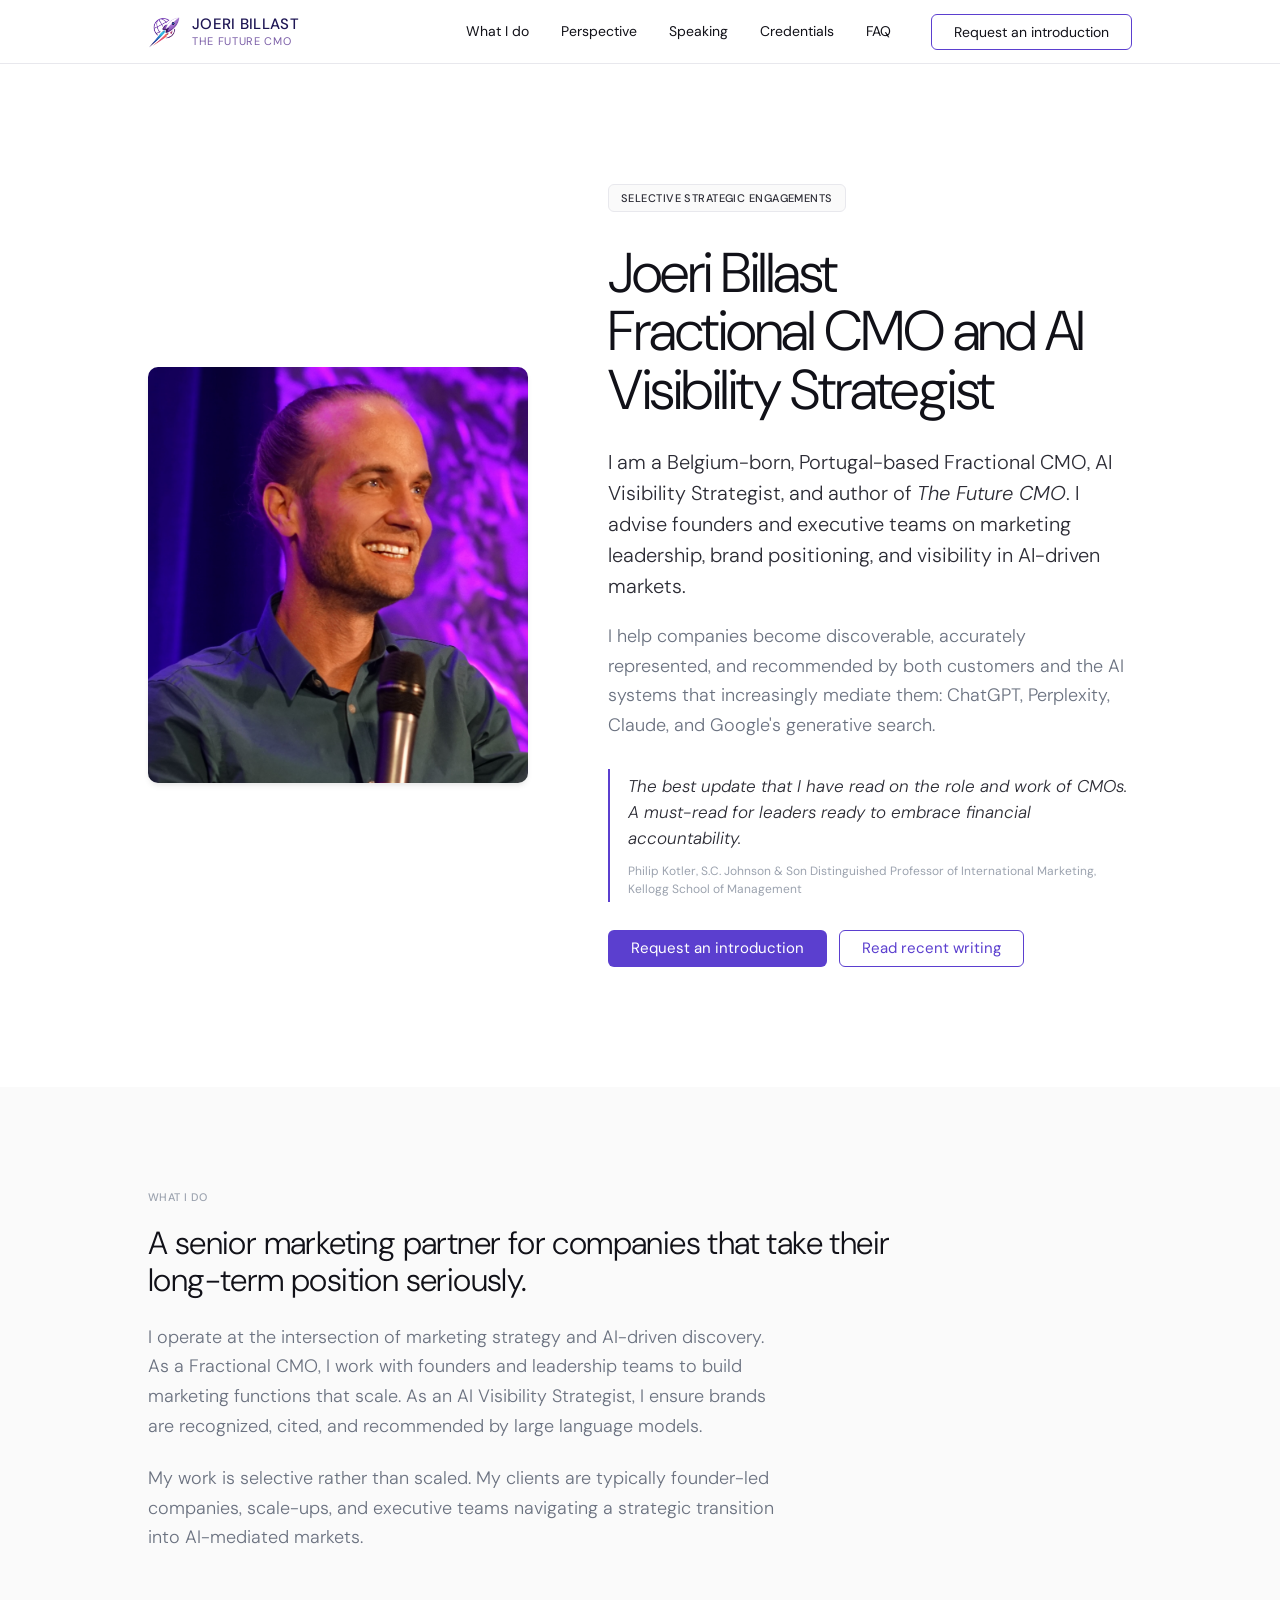
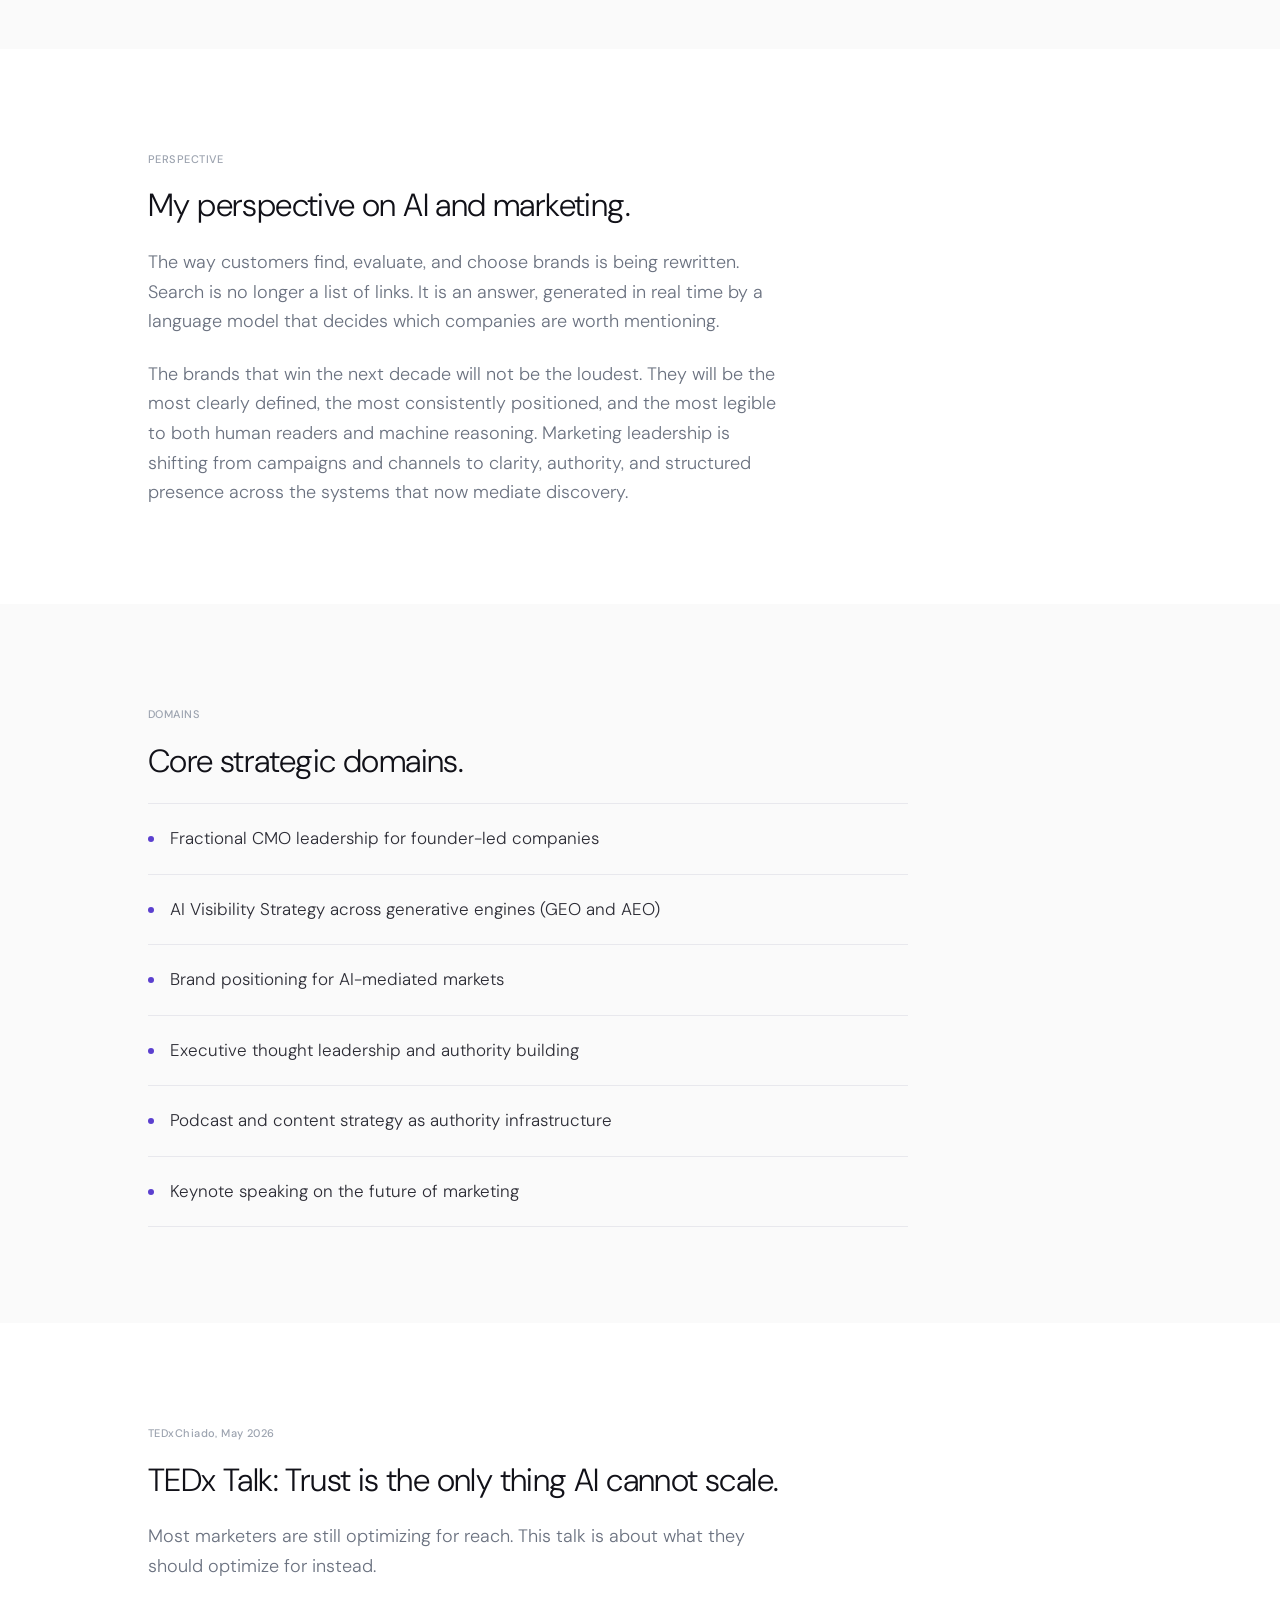
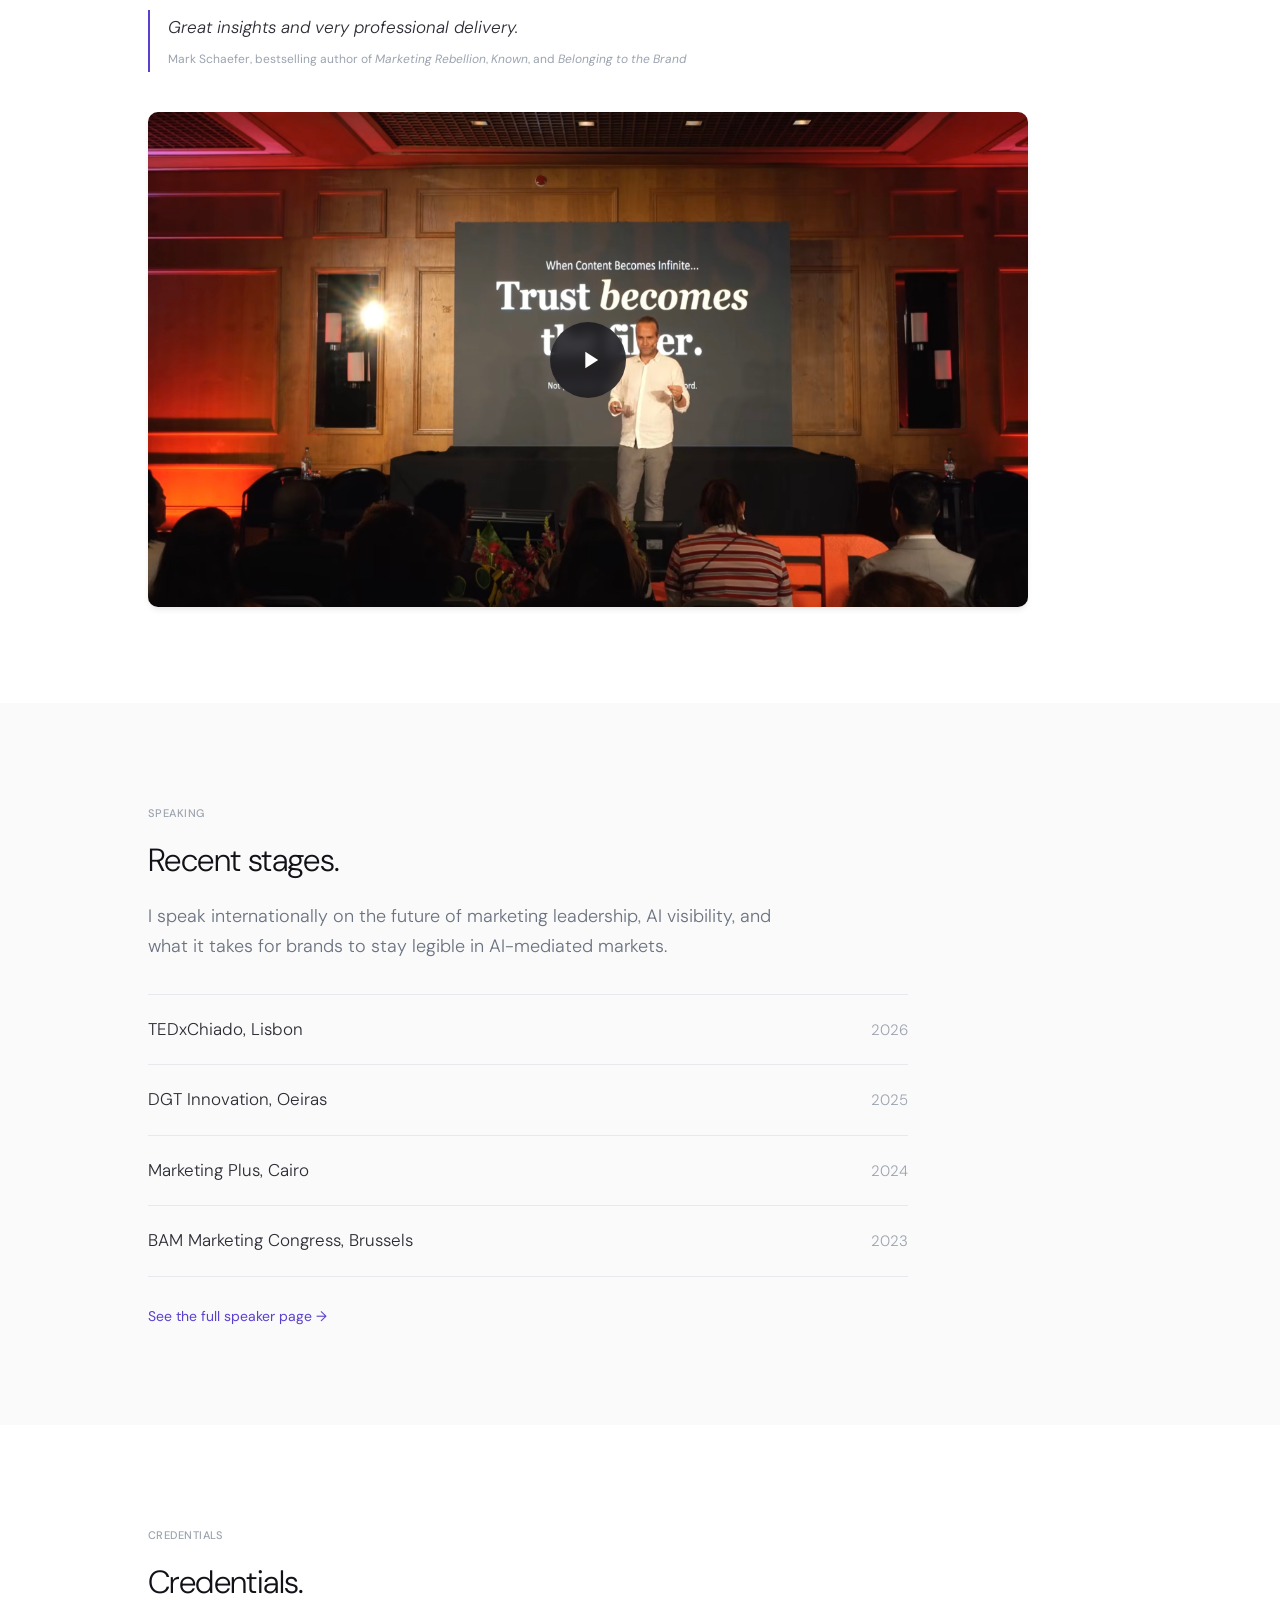
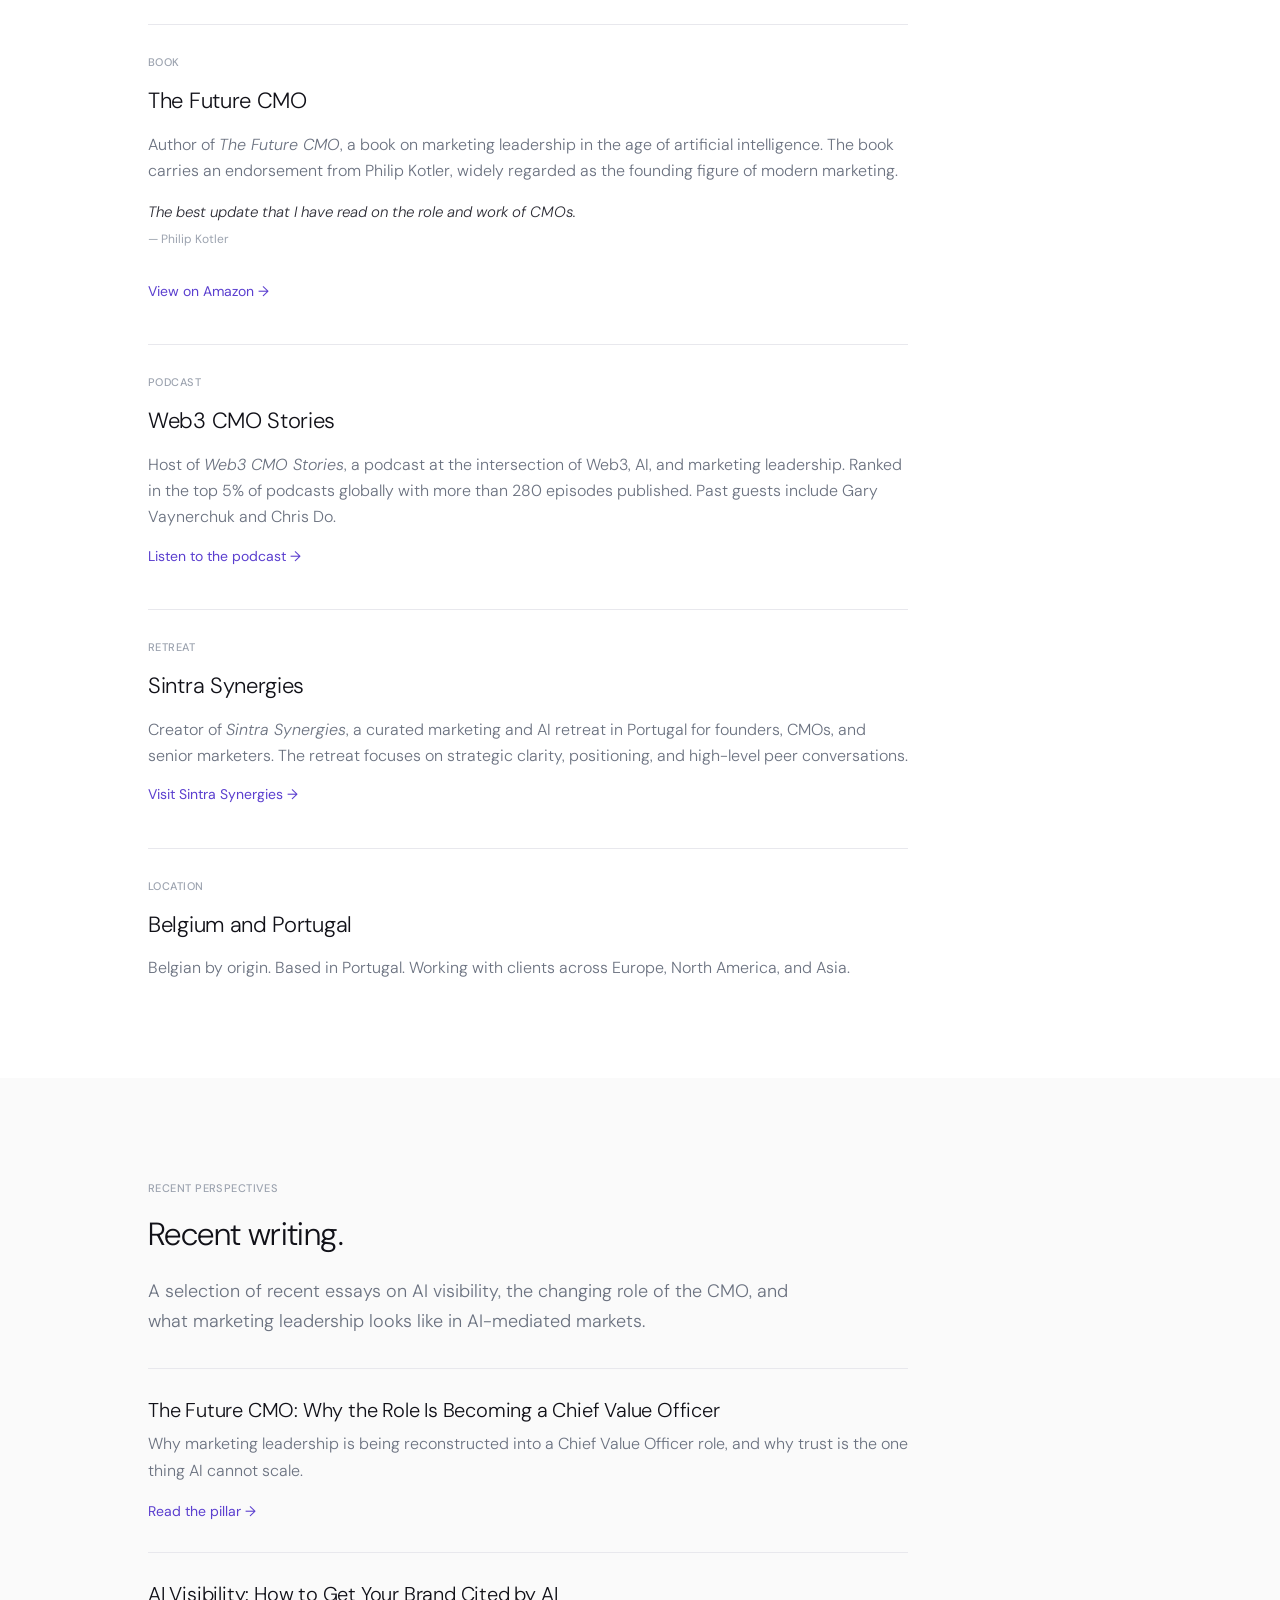
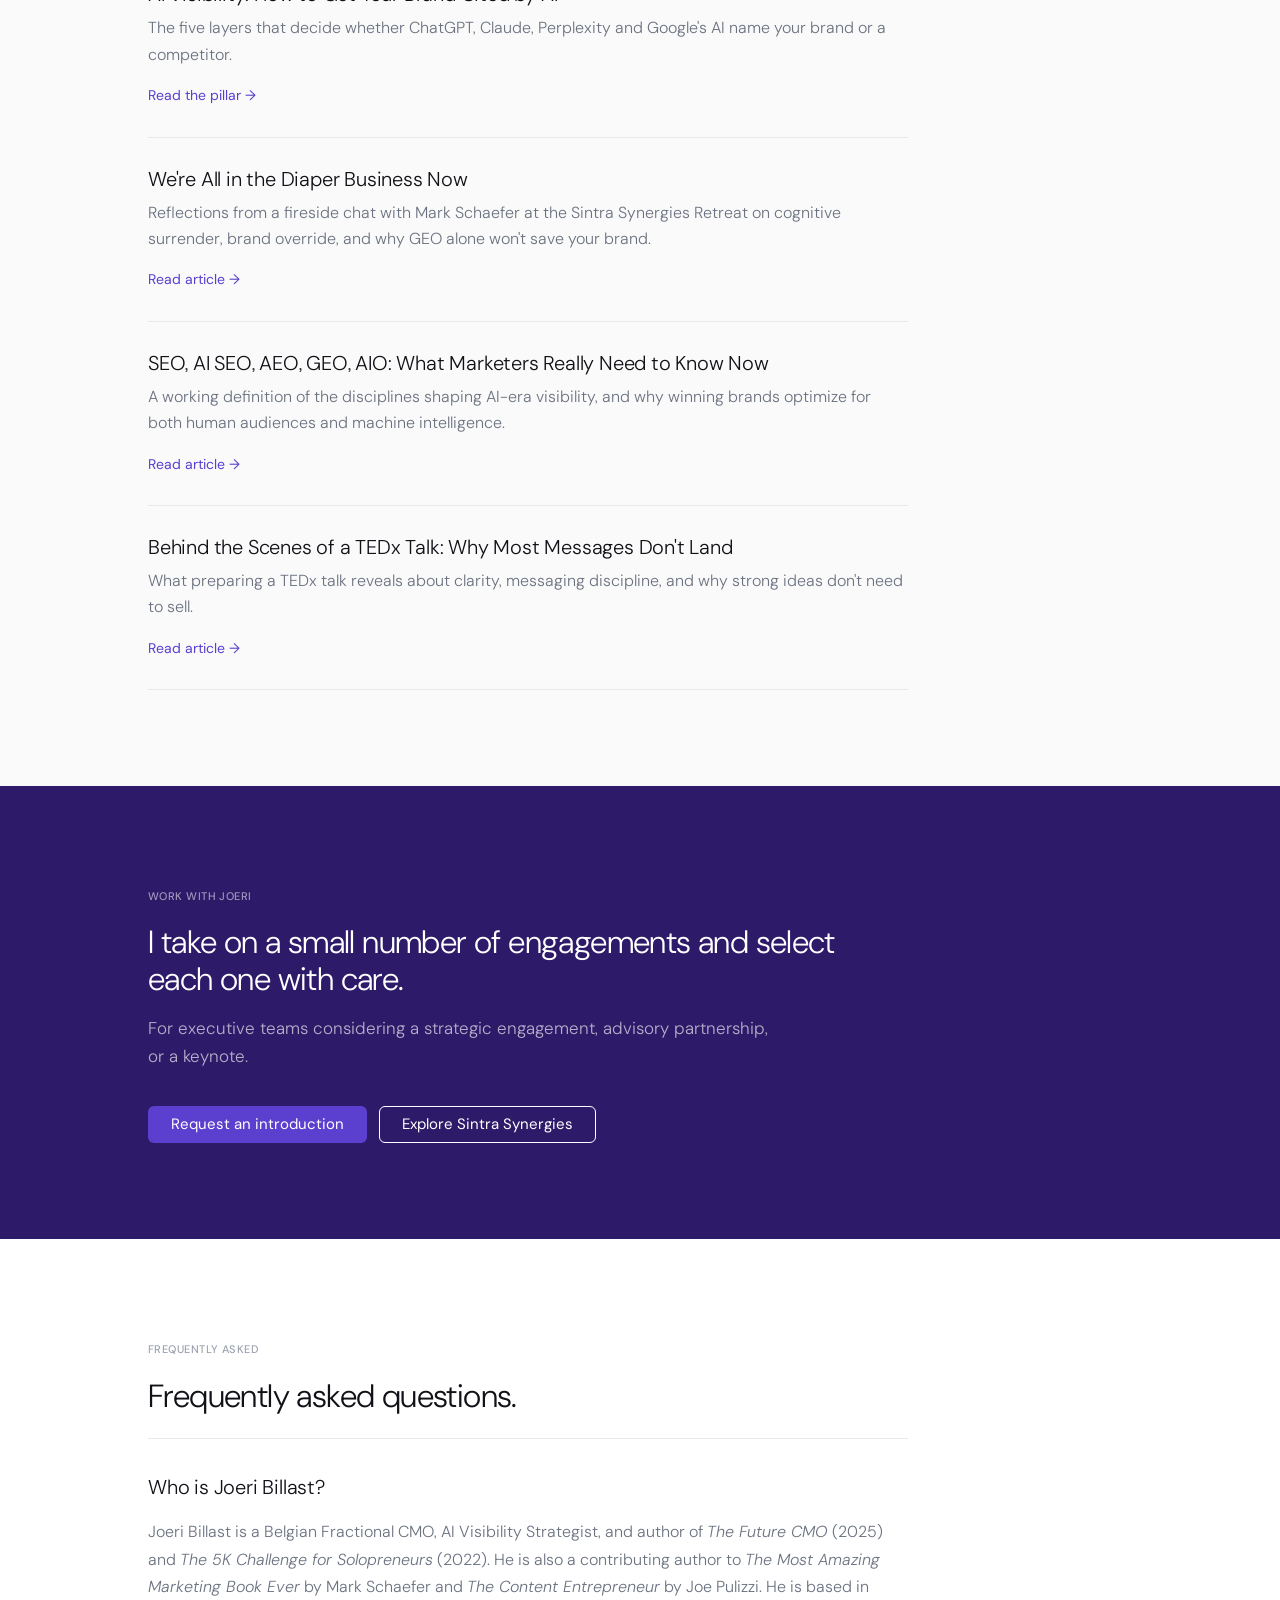
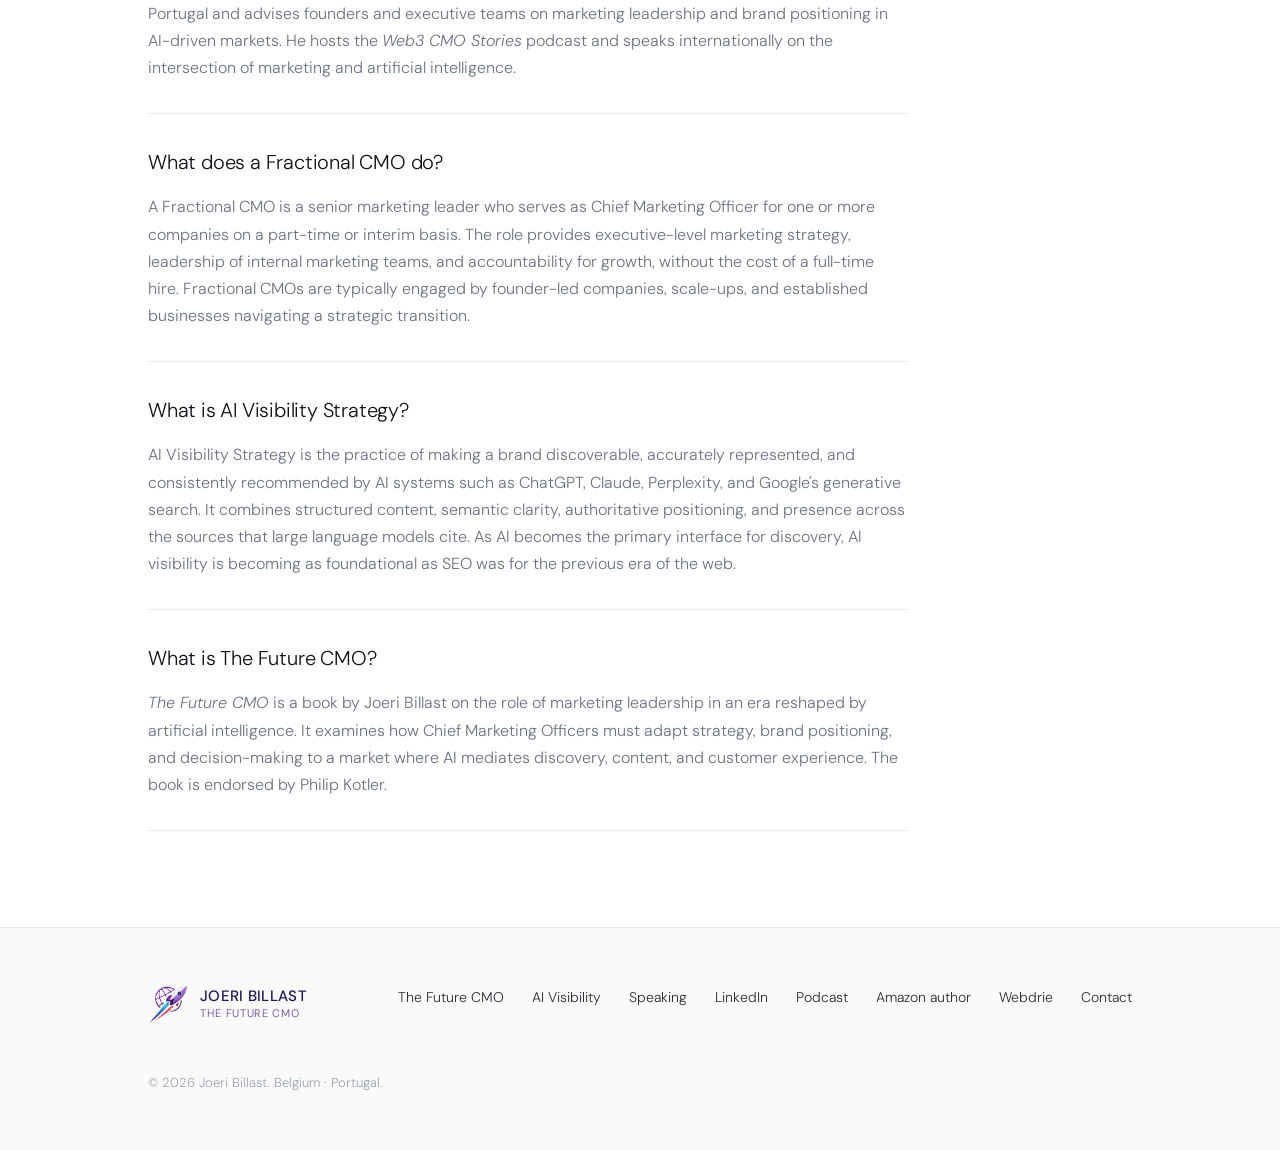
==== index.html @ f9b01d43 "Speaking and homepage update" ====
<!DOCTYPE html>
<html lang="en">
<head>
<meta charset="UTF-8">
<meta name="viewport" content="width=device-width, initial-scale=1.0">

<title>Joeri Billast | Fractional CMO and AI Visibility Strategist</title>
<meta name="description" content="Joeri Billast is a Belgium-born, Portugal-based Fractional CMO, AI Visibility Strategist, and author of The Future CMO. He advises founders and executive teams on marketing leadership and brand positioning in AI-driven markets.">

<meta name="author" content="Joeri Billast">
<link rel="canonical" href="https://joeribillast.com/">

<meta property="og:type" content="website">
<meta property="og:title" content="Joeri Billast | Fractional CMO and AI Visibility Strategist">
<meta property="og:description" content="Belgium-born, Portugal-based Fractional CMO, AI Visibility Strategist, and author of The Future CMO. Advisor to founders and executive teams in AI-driven markets.">
<meta property="og:url" content="https://joeribillast.com/">
<meta property="profile:first_name" content="Joeri">
<meta property="profile:last_name" content="Billast">

<meta name="twitter:card" content="summary_large_image">
<meta name="twitter:title" content="Joeri Billast | Fractional CMO and AI Visibility Strategist">
<meta name="twitter:description" content="Fractional CMO, AI Visibility Strategist, and author of The Future CMO.">
<meta name="twitter:image" content="https://joeribillast.com/assets/joeri-billast-speaking.jpg">
<meta property="og:image" content="https://joeribillast.com/assets/joeri-billast-speaking.jpg">
<meta property="og:image:alt" content="Joeri Billast speaking on stage about AI and marketing strategy">

<link rel="icon" type="image/jpeg" href="assets/Favikon.jpg">
<link rel="apple-touch-icon" href="assets/Favikon.jpg">
<link rel="stylesheet" href="colors_and_type.css">

<style>
  /* ---------- Page-specific layout ---------- */

  body { background: var(--color-white); }

  /* Nav */
  .nav {
    position: sticky; top: 0; z-index: 50;
    height: var(--nav-height);
    background: rgba(255,255,255,0.94);
    backdrop-filter: blur(12px);
    -webkit-backdrop-filter: blur(12px);
    border-bottom: 1px solid var(--color-border);
  }
  .nav__inner {
    max-width: var(--max-content);
    margin: 0 auto;
    height: 100%;
    padding: 0 var(--pad-x-desktop);
    display: flex; align-items: center; justify-content: space-between;
    gap: 24px;
  }
  .wordmark {
    display: inline-flex; align-items: center; gap: 12px;
    text-decoration: none;
    line-height: 1;
  }
  .wordmark__icon {
    display: block;
    height: 32px; width: 32px;
    object-fit: contain;
    flex: 0 0 auto;
  }
  .wordmark__text {
    display: flex; flex-direction: column; line-height: 1;
  }
  .wordmark__name {
    font-size: 15px; font-weight: 500;
    color: var(--color-wordmark-name);
    letter-spacing: 0.02em;
  }
  .wordmark__tag {
    font-size: 11px; font-weight: 400;
    color: var(--color-wordmark-tag);
    letter-spacing: 0.06em;
    margin-top: 4px;
    text-transform: uppercase;
  }
  /* Footer wordmark: slightly larger icon for breathing room */
  .footer .wordmark__icon { height: 40px; width: 40px; }
  .nav__links {
    display: flex; align-items: center; gap: 32px;
    list-style: none; margin: 0; padding: 0;
  }
  .nav__links a {
    font-size: 14px; font-weight: 400; color: var(--color-heading);
    text-decoration: none;
  }
  .nav__links a:hover { color: var(--color-purple); }
  .nav__cta { margin-left: 8px; }

  @media (max-width: 720px) {
    .nav__inner { padding: 0 var(--pad-x-mobile); }
    /* Keep the availability action reachable on mobile; full nav lives in the footer. */
    .nav__links > li:not(.nav__cta) { display: none; }
    .nav__links { gap: 0; }
    .nav__cta { margin-left: 0; }
    .nav__cta .btn { padding: 8px 14px; font-size: 14px; }
  }

  @media (max-width: 900px) { .nav__links { gap: 22px; } }

  /* Hero */
  .hero { text-align: left; }
  .hero__grid {
    display: grid;
    grid-template-columns: 380px minmax(0, 1fr);
    gap: 80px;
    align-items: center;
  }
  .hero__media {
    display: flex;
    justify-content: flex-end;
    align-items: center;
  }
  .hero__image {
    display: block;
    width: 100%;
    max-width: 380px;
    height: auto;
    object-fit: cover;
    border-radius: var(--radius-relaxed);
    box-shadow: var(--shadow-2);
    transform: none;
  }
  .hero__content {
    min-width: 0;
    max-width: 720px;
  }
  @media (max-width: 960px) {
    .hero__grid {
      grid-template-columns: 1fr;
      gap: 48px;
    }
    .hero__content { order: 1; }
    .hero__media   { order: 2; justify-content: center; }
    .hero__image   { max-width: 90%; }
  }
  .hero__avail {
    display: inline-flex; align-items: center;
    background: var(--color-off-white);
    color: var(--color-label);
    border: 1px solid var(--color-border);
    border-radius: var(--radius-standard);
    padding: 4px 12px;
    font-size: 11px; font-weight: 500;
    letter-spacing: 0.04em;
    text-transform: uppercase;
    margin-bottom: 32px;
  }
  .hero h1 { margin-bottom: 28px; max-width: 880px; }
  .hero__lede {
    max-width: 720px;
    margin-bottom: 20px;
  }
  .hero__support {
    max-width: 680px;
    margin-bottom: 28px;
    color: var(--color-body);
  }
  .hero__quote {
    margin: 0 0 28px;
    padding: 4px 0 4px 18px;
    border-left: 2px solid var(--color-purple);
    max-width: 640px;
  }
  .hero__quote p {
    margin: 0 0 10px;
    font-style: italic;
    font-weight: 300;
    color: var(--color-label);
    font-size: 1.0625rem;
    line-height: 1.55;
  }
  .hero__quote cite {
    display: block;
    font-style: normal;
    font-size: 12px;
    font-weight: 400;
    line-height: 1.5;
    color: var(--color-muted);
  }
  .hero__ctas {
    display: flex; gap: 12px; flex-wrap: wrap;
  }

  /* Generic section content */
  .section__inner { max-width: var(--max-content); margin: 0 auto; padding: 0 var(--pad-x-desktop); }
  @media (max-width: 720px) {
    .section__inner { padding: 0 var(--pad-x-mobile); }
  }

  .eyebrow-row { margin-bottom: 16px; }
  .section h2 { margin-bottom: 24px; max-width: 760px; }
  .section .reading p { color: var(--color-body); }

  /* Domains list */
  .domains-list {
    list-style: none; margin: 0; padding: 0;
    border-top: 1px solid var(--color-border);
    max-width: 760px;
  }
  .domains-list li {
    border-bottom: 1px solid var(--color-border);
    padding: 22px 0;
    font-size: 1.0625rem;
    color: var(--color-label);
    font-weight: 300;
    line-height: 1.5;
    display: flex; align-items: baseline; gap: 16px;
  }
  .domains-list li::before {
    content: ""; flex: 0 0 6px; width: 6px; height: 6px;
    border-radius: 50%; background: var(--color-purple);
    transform: translateY(-2px);
  }

  /* Credentials */
  .credentials { display: grid; gap: 40px; max-width: 760px; }
  .cred {
    border-top: 1px solid var(--color-border);
    padding-top: 28px;
  }
  .cred__label {
    font-size: 11px; font-weight: 500;
    letter-spacing: 0.04em; text-transform: uppercase;
    color: var(--color-muted);
    margin-bottom: 12px;
  }
  .cred h3 { font-size: 1.375rem; margin-bottom: 12px; }
  .cred p { color: var(--color-body); margin: 0; }
  .cred__link {
    display: inline-block;
    margin-top: 14px;
    font-size: 14px; font-weight: 400;
    color: var(--color-purple);
    text-decoration: none;
    transition: color 160ms ease-out;
  }
  .cred__link:hover { color: var(--color-purple-hover); }
  .cred__link::after {
    content: " \2192";
    display: inline-block;
    margin-left: 4px;
    transition: transform 160ms ease-out;
  }
  .cred__link:hover::after { transform: translateX(2px); }
  .cred__pullquote {
    margin: 16px 0 18px;
    padding: 0;
    border: none;
  }
  .cred__pullquote p {
    margin: 0 0 6px;
    font-style: italic;
    font-weight: 300;
    font-size: 0.9375rem;
    line-height: 1.55;
    color: var(--color-label);
  }
  .cred__pullquote cite {
    display: block;
    font-style: normal;
    font-size: 12px;
    font-weight: 400;
    line-height: 1.5;
    color: var(--color-muted);
  }

  /* CTA dark */
  .cta-dark { text-align: left; }
  .cta-dark h2 { max-width: 720px; margin-bottom: 16px; }
  .cta-dark p { color: rgba(255,255,255,0.65); max-width: 620px; margin-bottom: 36px; font-size: 1.0625rem; }
  .cta-dark__buttons { display: flex; gap: 12px; flex-wrap: wrap; }

  /* FAQ */
  .faq-list {
    max-width: 760px;
    border-top: 1px solid var(--color-border);
  }
  .faq-item {
    border-bottom: 1px solid var(--color-border);
    padding: 32px 0;
  }
  .faq-item h3 {
    font-size: 1.25rem;
    font-weight: 300;
    color: var(--color-heading);
    margin-bottom: 14px;
    letter-spacing: -0.2px;
  }
  .faq-item p {
    margin: 0;
    color: var(--color-body);
    font-size: 1rem;
    line-height: 1.7;
  }

  /* TEDx endorsement quote (matches hero Kotler treatment) */
  .tedx-quote {
    margin: 28px 0 32px;
    padding: 4px 0 4px 18px;
    border-left: 2px solid var(--color-purple);
    max-width: 640px;
  }
  .tedx-quote p {
    margin: 0 0 10px;
    font-style: italic;
    font-weight: 300;
    font-size: 1.0625rem;
    line-height: 1.55;
    color: var(--color-label);
  }
  .tedx-quote cite {
    display: block;
    font-style: normal;
    font-size: 12px;
    font-weight: 400;
    line-height: 1.5;
    color: var(--color-muted);
  }
  .tedx-quote cite em {
    font-style: italic;
  }

  /* TEDx video embed (facade pattern: custom thumbnail loads iframe on click) */
  .tedx-video {
    margin-top: 40px;
    max-width: 880px;
    aspect-ratio: 16 / 9;
    border-radius: var(--radius-relaxed);
    overflow: hidden;
    box-shadow: var(--shadow-2);
    background: var(--color-surface);
    position: relative;
  }
  .tedx-video__play {
    display: block;
    width: 100%;
    height: 100%;
    padding: 0;
    margin: 0;
    border: 0;
    background: none;
    cursor: pointer;
    position: relative;
    font: inherit;
  }
  .tedx-video__thumb {
    width: 100%;
    height: 100%;
    object-fit: cover;
    display: block;
  }
  .tedx-video__icon {
    position: absolute;
    top: 50%; left: 50%;
    transform: translate(-50%, -50%);
    width: 76px; height: 76px;
    background: rgba(17, 17, 24, 0.78);
    border-radius: 50%;
    display: flex;
    align-items: center;
    justify-content: center;
    transition: background 200ms ease-out, transform 200ms ease-out;
    backdrop-filter: blur(6px);
    -webkit-backdrop-filter: blur(6px);
  }
  .tedx-video__icon svg {
    width: 28px; height: 28px;
    fill: #ffffff;
    margin-left: 4px;
  }
  .tedx-video__play:hover .tedx-video__icon,
  .tedx-video__play:focus-visible .tedx-video__icon {
    background: var(--color-purple);
    transform: translate(-50%, -50%) scale(1.05);
  }
  .tedx-video__play:focus-visible {
    outline: none;
  }
  .tedx-video__play:focus-visible .tedx-video__icon {
    box-shadow: 0 0 0 4px rgba(91, 63, 207, 0.25);
  }
  .tedx-video iframe {
    width: 100%;
    height: 100%;
    border: 0;
    display: block;
  }

  /* Reusable arrow link (matches cred__link visual treatment) */
  .arrow-link {
    display: inline-block;
    margin-top: 28px;
    font-size: 14px; font-weight: 400;
    color: var(--color-purple);
    text-decoration: none;
    transition: color 160ms ease-out;
  }
  .arrow-link:hover { color: var(--color-purple-hover); }
  .arrow-link::after {
    content: " \2192";
    display: inline-block;
    margin-left: 4px;
    transition: transform 160ms ease-out;
  }
  .arrow-link:hover::after { transform: translateX(2px); }

  /* Speaking list */
  .speaking-list {
    list-style: none; margin: 32px 0 0; padding: 0;
    border-top: 1px solid var(--color-border);
    max-width: 760px;
  }
  .speaking-list li {
    border-bottom: 1px solid var(--color-border);
    padding: 22px 0;
    font-size: 1.0625rem;
    color: var(--color-label);
    font-weight: 300;
    line-height: 1.5;
    display: flex; justify-content: space-between; align-items: baseline; gap: 24px;
  }
  .speaking__year {
    color: var(--color-muted);
    font-size: 0.9375rem;
    flex: 0 0 auto;
  }

  /* Recent perspectives */
  .perspectives-list {
    margin-top: 32px;
    max-width: 760px;
    border-top: 1px solid var(--color-border);
  }
  .perspectives-item {
    border-bottom: 1px solid var(--color-border);
    padding: 28px 0;
  }
  .perspectives-item h3 {
    font-size: 1.25rem;
    font-weight: 300;
    color: var(--color-heading);
    margin: 0 0 8px;
    letter-spacing: -0.2px;
    line-height: 1.3;
  }
  .perspectives-item p {
    margin: 0 0 14px;
    color: var(--color-body);
    font-size: 1rem;
    line-height: 1.65;
  }
  .perspectives-item .arrow-link {
    margin-top: 0;
  }

  /* Footer */
  .footer {
    background: var(--color-off-white);
    border-top: 1px solid var(--color-border);
    padding: 56px 0;
  }
  .footer__inner {
    max-width: var(--max-content); margin: 0 auto;
    padding: 0 var(--pad-x-desktop);
    display: flex; justify-content: space-between; align-items: flex-start;
    gap: 32px; flex-wrap: wrap;
  }
  .footer__links {
    display: flex; gap: 28px; list-style: none; margin: 0; padding: 0;
  }
  .footer__links a { font-size: 14px; color: var(--color-label); }
  .footer__links a:hover { color: var(--color-purple); }
  .footer__copy { font-size: 13px; color: var(--color-muted); margin-top: 16px; width: 100%; }

  @media (max-width: 720px) {
    .footer__inner { padding: 0 var(--pad-x-mobile); }
  }
</style>

<!-- ============================================
     Schema.org structured data
     For AI / GEO / AEO / Knowledge Panel
     ============================================ -->
<script type="application/ld+json">
{
  "@context": "https://schema.org",
  "@graph": [
    {
      "@type": "Person",
      "@id": "https://joeribillast.com/#person",
      "name": "Joeri Billast",
      "givenName": "Joeri",
      "familyName": "Billast",
      "jobTitle": ["Fractional CMO", "AI Visibility Strategist", "Author", "Keynote Speaker"],
      "description": "Joeri Billast is a Belgium-born, Portugal-based Fractional CMO, AI Visibility Strategist, and author of The Future CMO (2025) and The 5K Challenge for Solopreneurs (2022). He is also a contributing author to The Most Amazing Marketing Book Ever by Mark Schaefer and The Content Entrepreneur by Joe Pulizzi. He advises founders and executive teams across Europe, North America, and Asia on marketing leadership, brand positioning, and visibility in AI-driven markets. He also created Sintra Synergies, a curated retreat for marketing and AI leadership.",
      "nationality": "Belgian",
      "url": "https://joeribillast.com",
      "mainEntityOfPage": "https://joeribillast.com",
      "image": "https://joeribillast.com/assets/joeri-billast-speaking.jpg",
      "sameAs": [
        "https://www.linkedin.com/in/joeribillast/",
        "https://www.youtube.com/c/JoeriBillast",
        "https://www.instagram.com/joeribillast/",
        "https://www.facebook.com/joeri.billast",
        "https://www.tiktok.com/@joeribillast",
        "https://x.com/joeribillast",
        "https://webdrie.net",
        "https://www.amazon.com/author/joeribillast",
        "https://www.goodreads.com/author/show/22681034.Joeri_Billast",
        "https://podcasts.apple.com/us/podcast/web3-cmo-stories/id1604753467",
        "https://open.spotify.com/show/21kpraVSj0HuLTwSY6lQWp"
      ],
      "knowsAbout": [
        "Fractional CMO leadership",
        "AI Visibility Strategy",
        "Generative Engine Optimization",
        "Answer Engine Optimization",
        "Brand positioning",
        "Marketing leadership",
        "Executive thought leadership",
        "AI-driven discovery systems",
        "Generative search",
        "Marketing leadership in AI environments"
      ],
      "homeLocation": {
        "@type": "Place",
        "address": { "@type": "PostalAddress", "addressCountry": "PT" }
      },
      "subjectOf": [
        { "@id": "https://joeribillast.com/#tedx-talk" },
        { "@id": "https://joeribillast.com/future-cmo#article" },
        { "@id": "https://joeribillast.com/ai-visibility#article" }
      ]
    },
    {
      "@type": "WebSite",
      "@id": "https://joeribillast.com/#website",
      "name": "Joeri Billast",
      "url": "https://joeribillast.com",
      "publisher": { "@id": "https://joeribillast.com/#person" },
      "inLanguage": "en"
    },
    {
      "@type": "Book",
      "@id": "https://joeribillast.com/#future-cmo-book",
      "name": "The Future CMO",
      "author": { "@id": "https://joeribillast.com/#person" },
      "about": "Marketing leadership in the age of artificial intelligence",
      "datePublished": "2025",
      "url": "https://www.amazon.com/Future-CMO-Modern-Trust-Visibility-ebook/dp/B0FNLBZGB9/",
      "review": {
        "@type": "Review",
        "author": {
          "@type": "Person",
          "name": "Philip Kotler",
          "jobTitle": "S.C. Johnson & Son Distinguished Professor of International Marketing",
          "affiliation": {
            "@type": "EducationalOrganization",
            "name": "Kellogg School of Management"
          }
        },
        "reviewBody": "The best update that I have read on the role and work of CMOs. A must-read for leaders ready to embrace financial accountability."
      }
    },
    {
      "@type": "Book",
      "@id": "https://joeribillast.com/#5k-challenge-book",
      "name": "The 5K Challenge for Solopreneurs",
      "author": { "@id": "https://joeribillast.com/#person" },
      "about": "How solopreneurs can grow revenue through smart marketing without spending more",
      "datePublished": "2022",
      "url": "https://www.amazon.com/5K-Challenge-Solopreneurs-through-Spending-ebook/dp/B0B8BXR7NF/"
    },
    {
      "@type": "PodcastSeries",
      "@id": "https://www.cmo-stories.com/#podcast",
      "name": "Web3 CMO Stories",
      "url": "https://www.cmo-stories.com",
      "author": { "@id": "https://joeribillast.com/#person" },
      "description": "Web3 CMO Stories is a podcast hosted by Joeri Billast that explores the intersection of Web3, AI, and marketing leadership. The show ranks in the top 5% of podcasts globally with more than 280 episodes published. Past guests include Gary Vaynerchuk and Chris Do.",
      "numberOfEpisodes": 280,
      "inLanguage": "en"
    },
    {
      "@type": "EventSeries",
      "@id": "https://sintrasynergies.com/#event",
      "name": "Sintra Synergies",
      "description": "A curated marketing and AI retreat in Sintra, Portugal, for founders, CMOs, and senior marketers. The retreat focuses on strategic clarity, positioning, and high-level peer conversations.",
      "url": "https://sintrasynergies.com",
      "location": {
        "@type": "Place",
        "name": "Sintra, Portugal",
        "address": {
          "@type": "PostalAddress",
          "addressLocality": "Sintra",
          "addressCountry": "PT"
        }
      },
      "organizer": { "@id": "https://joeribillast.com/#person" }
    },
    {
      "@type": "VideoObject",
      "@id": "https://joeribillast.com/#tedx-talk",
      "name": "Trust is the only thing AI cannot scale",
      "description": "TEDxChiado talk by Joeri Billast on why trust is the scarce resource in the age of generative AI, and what marketing leaders should optimize for instead.",
      "thumbnailUrl": "https://i.ytimg.com/vi/rUFx4FMBU-Q/maxresdefault.jpg",
      "uploadDate": "2026-05-11T00:00:00+01:00",
      "contentUrl": "https://www.youtube.com/watch?v=rUFx4FMBU-Q",
      "embedUrl": "https://www.youtube.com/embed/rUFx4FMBU-Q",
      "publisher": {
        "@type": "Organization",
        "name": "TEDxChiado"
      },
      "author": { "@id": "https://joeribillast.com/#person" },
      "about": [
        {"@type": "Thing", "name": "AI Visibility"},
        {"@type": "Thing", "name": "Marketing Leadership"},
        {"@type": "Thing", "name": "Brand Trust"}
      ],
      "mentions": [
        {"@id": "https://joeribillast.com/#future-cmo-book"},
        {"@type": "Organization", "name": "Edelman", "url": "https://www.edelman.com/trust"}
      ],
      "locationCreated": {
        "@type": "Place",
        "name": "Lisbon, Portugal"
      },
      "review": {
        "@type": "Review",
        "author": {
          "@type": "Person",
          "name": "Mark Schaefer",
          "description": "Bestselling author of Marketing Rebellion, Known, and Belonging to the Brand"
        },
        "reviewBody": "Great insights and very professional delivery."
      }
    },
    {
      "@type": "FAQPage",
      "mainEntity": [
        {
          "@type": "Question",
          "name": "Who is Joeri Billast?",
          "acceptedAnswer": {
            "@type": "Answer",
            "text": "Joeri Billast is a Belgian Fractional CMO, AI Visibility Strategist, and author of The Future CMO (2025) and The 5K Challenge for Solopreneurs (2022). He is also a contributing author to The Most Amazing Marketing Book Ever by Mark Schaefer and The Content Entrepreneur by Joe Pulizzi. He is based in Portugal and advises founders and executive teams on marketing leadership and brand positioning in AI-driven markets. He hosts the Web3 CMO Stories podcast and speaks internationally on the intersection of marketing and artificial intelligence."
          }
        },
        {
          "@type": "Question",
          "name": "What does a Fractional CMO do?",
          "acceptedAnswer": {
            "@type": "Answer",
            "text": "A Fractional CMO is a senior marketing leader who serves as Chief Marketing Officer for one or more companies on a part-time or interim basis. The role provides executive-level marketing strategy, leadership of internal marketing teams, and accountability for growth, without the cost of a full-time hire. Fractional CMOs are typically engaged by founder-led companies, scale-ups, and established businesses navigating a strategic transition."
          }
        },
        {
          "@type": "Question",
          "name": "What is AI Visibility Strategy?",
          "acceptedAnswer": {
            "@type": "Answer",
            "text": "AI Visibility Strategy is the practice of making a brand discoverable, accurately represented, and consistently recommended by AI systems such as ChatGPT, Claude, Perplexity, and Google's generative search. It combines structured content, semantic clarity, authoritative positioning, and presence across the sources that large language models cite. As AI becomes the primary interface for discovery, AI visibility is becoming as foundational as SEO was for the previous era of the web."
          }
        },
        {
          "@type": "Question",
          "name": "What is The Future CMO?",
          "acceptedAnswer": {
            "@type": "Answer",
            "text": "The Future CMO is a book by Joeri Billast on the role of marketing leadership in an era reshaped by artificial intelligence. It examines how Chief Marketing Officers must adapt strategy, brand positioning, and decision-making to a market where AI mediates discovery, content, and customer experience. The book is endorsed by Philip Kotler."
          }
        }
      ]
    }
  ]
}
</script>
</head>

<body>

  <!-- ===================== NAV ===================== -->
  <header class="nav" role="banner">
    <div class="nav__inner">
      <a href="/" class="wordmark" aria-label="Joeri Billast, The Future CMO">
        <img src="assets/joeri-icon-transparent.png" alt="" class="wordmark__icon" width="32" height="32" loading="eager" decoding="async">
        <span class="wordmark__text">
          <span class="wordmark__name">JOERI BILLAST</span>
          <span class="wordmark__tag">The Future CMO</span>
        </span>
      </a>
      <nav aria-label="Primary">
        <ul class="nav__links">
          <li><a href="#positioning">What I do</a></li>
          <li><a href="#perspective">Perspective</a></li>
          <li><a href="/speaking">Speaking</a></li>
          <li><a href="#credentials">Credentials</a></li>
          <li><a href="#faq">FAQ</a></li>
          <li class="nav__cta"><a href="https://myformflow.io/efficado/contact-joeri" class="btn btn--ghost" target="_blank" rel="noopener">Request an introduction</a></li>
        </ul>
      </nav>
    </div>
  </header>

  <main>

    <!-- ===================== 1. HERO ===================== -->
    <section class="section section--hero hero" aria-labelledby="hero-title">
      <div class="section__inner hero__grid">
        <div class="hero__media">
          <img
            src="assets/joeri-billast-speaking.jpg"
            alt="Joeri Billast speaking on stage about AI and marketing strategy"
            class="hero__image"
            loading="eager"
            decoding="async">
        </div>

        <div class="hero__content">
          <span class="hero__avail">Selective strategic engagements</span>

          <h1 id="hero-title" class="t-hero">
            Joeri Billast<br>
            Fractional CMO and AI Visibility Strategist
          </h1>

          <p class="t-lead hero__lede">
            I am a Belgium-born, Portugal-based Fractional CMO, AI Visibility Strategist, and author of <em>The Future CMO</em>. I advise founders and executive teams on marketing leadership, brand positioning, and visibility in AI-driven markets.
          </p>

          <p class="t-body-lg hero__support">
            I help companies become discoverable, accurately represented, and recommended by both customers and the AI systems that increasingly mediate them: ChatGPT, Perplexity, Claude, and Google's generative search.
          </p>

          <blockquote class="hero__quote">
            <p>The best update that I have read on the role and work of CMOs. A must-read for leaders ready to embrace financial accountability.</p>
            <cite>Philip Kotler, S.C. Johnson &amp; Son Distinguished Professor of International Marketing, Kellogg School of Management</cite>
          </blockquote>

          <div class="hero__ctas">
            <a href="https://myformflow.io/efficado/contact-joeri" class="btn btn--primary" target="_blank" rel="noopener">Request an introduction</a>
            <a href="#perspectives" class="btn btn--ghost">Read recent writing</a>
          </div>
        </div>
      </div>
    </section>

    <!-- ===================== 2. POSITIONING ===================== -->
    <section id="positioning" class="section section--alt" aria-labelledby="positioning-title">
      <div class="section__inner">
        <div class="eyebrow-row"><span class="t-eyebrow">What I do</span></div>
        <h2 id="positioning-title" class="t-h2">A senior marketing partner for companies that take their long-term position seriously.</h2>
        <div class="reading">
          <p class="t-body-lg">
            I operate at the intersection of marketing strategy and AI-driven discovery. As a Fractional CMO, I work with founders and leadership teams to build marketing functions that scale. As an AI Visibility Strategist, I ensure brands are recognized, cited, and recommended by large language models.
          </p>
          <p class="t-body-lg">
            My work is selective rather than scaled. My clients are typically founder-led companies, scale-ups, and executive teams navigating a strategic transition into AI-mediated markets.
          </p>
        </div>
      </div>
    </section>

    <!-- ===================== 3. STRATEGIC PERSPECTIVE ===================== -->
    <section id="perspective" class="section" aria-labelledby="perspective-title">
      <div class="section__inner">
        <div class="eyebrow-row"><span class="t-eyebrow">Perspective</span></div>
        <h2 id="perspective-title" class="t-h2">My perspective on AI and marketing.</h2>
        <div class="reading">
          <p class="t-body-lg">
            The way customers find, evaluate, and choose brands is being rewritten. Search is no longer a list of links. It is an answer, generated in real time by a language model that decides which companies are worth mentioning.
          </p>
          <p class="t-body-lg">
            The brands that win the next decade will not be the loudest. They will be the most clearly defined, the most consistently positioned, and the most legible to both human readers and machine reasoning. Marketing leadership is shifting from campaigns and channels to clarity, authority, and structured presence across the systems that now mediate discovery.
          </p>
        </div>
      </div>
    </section>

    <!-- ===================== 4. CORE STRATEGIC DOMAINS ===================== -->
    <section id="domains" class="section section--alt" aria-labelledby="domains-title">
      <div class="section__inner">
        <div class="eyebrow-row"><span class="t-eyebrow">Domains</span></div>
        <h2 id="domains-title" class="t-h2">Core strategic domains.</h2>
        <ul class="domains-list">
          <li>Fractional CMO leadership for founder-led companies</li>
          <li>AI Visibility Strategy across generative engines (GEO and AEO)</li>
          <li>Brand positioning for AI-mediated markets</li>
          <li>Executive thought leadership and authority building</li>
          <li>Podcast and content strategy as authority infrastructure</li>
          <li>Keynote speaking on the future of marketing</li>
        </ul>
      </div>
    </section>

    <!-- ===================== TEDX TALK ===================== -->
    <section id="tedx" class="section" aria-labelledby="tedx-title">
      <div class="section__inner">
        <div class="eyebrow-row"><span class="t-eyebrow" style="text-transform: none;">TEDxChiado, May 2026</span></div>
        <h2 id="tedx-title" class="t-h2">TEDx Talk: Trust is the only thing AI cannot scale.</h2>
        <div class="reading">
          <p class="t-body-lg">
            Most marketers are still optimizing for reach. This talk is about what they should optimize for instead.
          </p>
        </div>
        <blockquote class="tedx-quote">
          <p>Great insights and very professional delivery.</p>
          <cite>Mark Schaefer, bestselling author of <em>Marketing Rebellion</em>, <em>Known</em>, and <em>Belonging to the Brand</em></cite>
        </blockquote>
        <div class="tedx-video" data-video-id="rUFx4FMBU-Q">
          <button type="button" class="tedx-video__play" aria-label="Play TEDx talk: Trust is the only thing AI cannot scale">
            <img
              src="assets/TEDx%20thumbnail.jpg"
              alt="Joeri Billast on the TEDxChiado stage"
              class="tedx-video__thumb"
              loading="lazy"
              decoding="async">
            <span class="tedx-video__icon" aria-hidden="true">
              <svg viewBox="0 0 24 24"><path d="M8 5v14l11-7z"/></svg>
            </span>
          </button>
        </div>
      </div>
    </section>

    <!-- ===================== SPEAKING ===================== -->
    <section id="speaking" class="section section--alt" aria-labelledby="speaking-title">
      <div class="section__inner">
        <div class="eyebrow-row"><span class="t-eyebrow">Speaking</span></div>
        <h2 id="speaking-title" class="t-h2">Recent stages.</h2>
        <div class="reading">
          <p class="t-body-lg">
            I speak internationally on the future of marketing leadership, AI visibility, and what it takes for brands to stay legible in AI-mediated markets.
          </p>
        </div>
        <ul class="speaking-list">
          <li>
            <span class="speaking__event">TEDxChiado, Lisbon</span>
            <span class="speaking__year">2026</span>
          </li>
          <li>
            <span class="speaking__event">DGT Innovation, Oeiras</span>
            <span class="speaking__year">2025</span>
          </li>
          <li>
            <span class="speaking__event">Marketing Plus, Cairo</span>
            <span class="speaking__year">2024</span>
          </li>
          <li>
            <span class="speaking__event">BAM Marketing Congress, Brussels</span>
            <span class="speaking__year">2023</span>
          </li>
        </ul>
        <a class="arrow-link" href="/speaking">See the full speaker page</a>
      </div>
    </section>

    <!-- ===================== 5. CREDENTIALS ===================== -->
    <section id="credentials" class="section" aria-labelledby="credentials-title">
      <div class="section__inner">
        <div class="eyebrow-row"><span class="t-eyebrow">Credentials</span></div>
        <h2 id="credentials-title" class="t-h2">Credentials.</h2>

        <div class="credentials">
          <article class="cred">
            <div class="cred__label">Book</div>
            <h3>The Future CMO</h3>
            <p>Author of <em>The Future CMO</em>, a book on marketing leadership in the age of artificial intelligence. The book carries an endorsement from Philip Kotler, widely regarded as the founding figure of modern marketing.</p>
            <blockquote class="cred__pullquote">
              <p>The best update that I have read on the role and work of CMOs.</p>
              <cite>&mdash; Philip Kotler</cite>
            </blockquote>
            <a class="cred__link" href="https://www.amazon.com/author/joeribillast" rel="noopener">View on Amazon</a>
          </article>

          <article class="cred">
            <div class="cred__label">Podcast</div>
            <h3>Web3 CMO Stories</h3>
            <p>Host of <em>Web3 CMO Stories</em>, a podcast at the intersection of Web3, AI, and marketing leadership. Ranked in the top 5% of podcasts globally with more than 280 episodes published. Past guests include Gary Vaynerchuk and Chris Do.</p>
            <a class="cred__link" href="https://www.cmo-stories.com" rel="noopener">Listen to the podcast</a>
          </article>

          <article class="cred">
            <div class="cred__label">Retreat</div>
            <h3>Sintra Synergies</h3>
            <p>Creator of <em>Sintra Synergies</em>, a curated marketing and AI retreat in Portugal for founders, CMOs, and senior marketers. The retreat focuses on strategic clarity, positioning, and high-level peer conversations.</p>
            <a class="cred__link" href="https://sintrasynergies.com" rel="noopener">Visit Sintra Synergies</a>
          </article>

          <article class="cred">
            <div class="cred__label">Location</div>
            <h3>Belgium and Portugal</h3>
            <p>Belgian by origin. Based in Portugal. Working with clients across Europe, North America, and Asia.</p>
          </article>
        </div>
      </div>
    </section>

    <!-- ===================== RECENT PERSPECTIVES ===================== -->
    <section id="perspectives" class="section section--alt" aria-labelledby="perspectives-title">
      <div class="section__inner">
        <div class="eyebrow-row"><span class="t-eyebrow">Recent perspectives</span></div>
        <h2 id="perspectives-title" class="t-h2">Recent writing.</h2>
        <div class="reading">
          <p class="t-body-lg">
            A selection of recent essays on AI visibility, the changing role of the CMO, and what marketing leadership looks like in AI-mediated markets.
          </p>
        </div>
        <div class="perspectives-list">
          <article class="perspectives-item">
            <h3>The Future CMO: Why the Role Is Becoming a Chief Value Officer</h3>
            <p>Why marketing leadership is being reconstructed into a Chief Value Officer role, and why trust is the one thing AI cannot scale.</p>
            <a class="arrow-link" href="/future-cmo">Read the pillar</a>
          </article>
          <article class="perspectives-item">
            <h3>AI Visibility: How to Get Your Brand Cited by AI</h3>
            <p>The five layers that decide whether ChatGPT, Claude, Perplexity and Google's AI name your brand or a competitor.</p>
            <a class="arrow-link" href="/ai-visibility">Read the pillar</a>
          </article>
          <article class="perspectives-item">
            <h3>We're All in the Diaper Business Now</h3>
            <p>Reflections from a fireside chat with Mark Schaefer at the Sintra Synergies Retreat on cognitive surrender, brand override, and why GEO alone won't save your brand.</p>
            <a class="arrow-link" href="https://webdrie.net/were-all-in-the-diaper-business-now/" target="_blank" rel="noopener">Read article</a>
          </article>
          <article class="perspectives-item">
            <h3>SEO, AI SEO, AEO, GEO, AIO: What Marketers Really Need to Know Now</h3>
            <p>A working definition of the disciplines shaping AI-era visibility, and why winning brands optimize for both human audiences and machine intelligence.</p>
            <a class="arrow-link" href="https://webdrie.net/seo-ai-seo-aeo-geo-aio-what-marketers-really-need-to-know-now/" target="_blank" rel="noopener">Read article</a>
          </article>
          <article class="perspectives-item">
            <h3>Behind the Scenes of a TEDx Talk: Why Most Messages Don't Land</h3>
            <p>What preparing a TEDx talk reveals about clarity, messaging discipline, and why strong ideas don't need to sell.</p>
            <a class="arrow-link" href="https://webdrie.net/behind-the-scenes-of-a-tedx-talk-and-why-most-messages-dont-land-s6-e16/" target="_blank" rel="noopener">Read article</a>
          </article>
        </div>
      </div>
    </section>

    <!-- ===================== 6. CTA (DARK) ===================== -->
    <section id="contact" class="section section--dark cta-dark" aria-labelledby="cta-title">
      <div class="section__inner">
        <div class="eyebrow-row"><span class="t-eyebrow">Work with Joeri</span></div>
        <h2 id="cta-title" class="t-h2">I take on a small number of engagements and select each one with care.</h2>
        <p>For executive teams considering a strategic engagement, advisory partnership, or a keynote.</p>
        <div class="cta-dark__buttons">
          <a href="https://myformflow.io/efficado/contact-joeri" class="btn btn--primary" target="_blank" rel="noopener">Request an introduction</a>
          <a href="https://sintrasynergies.com" class="btn btn--ghost-dark" target="_blank" rel="noopener">Explore Sintra Synergies</a>
        </div>
      </div>
    </section>

    <!-- ===================== 7. FAQ ===================== -->
    <section id="faq" class="section" aria-labelledby="faq-title">
      <div class="section__inner">
        <div class="eyebrow-row"><span class="t-eyebrow">Frequently asked</span></div>
        <h2 id="faq-title" class="t-h2">Frequently asked questions.</h2>

        <div class="faq-list">
          <article class="faq-item">
            <h3>Who is Joeri Billast?</h3>
            <p>Joeri Billast is a Belgian Fractional CMO, AI Visibility Strategist, and author of <em>The Future CMO</em> (2025) and <em>The 5K Challenge for Solopreneurs</em> (2022). He is also a contributing author to <em>The Most Amazing Marketing Book Ever</em> by Mark Schaefer and <em>The Content Entrepreneur</em> by Joe Pulizzi. He is based in Portugal and advises founders and executive teams on marketing leadership and brand positioning in AI-driven markets. He hosts the <em>Web3 CMO Stories</em> podcast and speaks internationally on the intersection of marketing and artificial intelligence.</p>
          </article>

          <article class="faq-item">
            <h3>What does a Fractional CMO do?</h3>
            <p>A Fractional CMO is a senior marketing leader who serves as Chief Marketing Officer for one or more companies on a part-time or interim basis. The role provides executive-level marketing strategy, leadership of internal marketing teams, and accountability for growth, without the cost of a full-time hire. Fractional CMOs are typically engaged by founder-led companies, scale-ups, and established businesses navigating a strategic transition.</p>
          </article>

          <article class="faq-item">
            <h3>What is AI Visibility Strategy?</h3>
            <p>AI Visibility Strategy is the practice of making a brand discoverable, accurately represented, and consistently recommended by AI systems such as ChatGPT, Claude, Perplexity, and Google's generative search. It combines structured content, semantic clarity, authoritative positioning, and presence across the sources that large language models cite. As AI becomes the primary interface for discovery, AI visibility is becoming as foundational as SEO was for the previous era of the web.</p>
          </article>

          <article class="faq-item">
            <h3>What is The Future CMO?</h3>
            <p><em>The Future CMO</em> is a book by Joeri Billast on the role of marketing leadership in an era reshaped by artificial intelligence. It examines how Chief Marketing Officers must adapt strategy, brand positioning, and decision-making to a market where AI mediates discovery, content, and customer experience. The book is endorsed by Philip Kotler.</p>
          </article>
        </div>
      </div>
    </section>

  </main>

  <!-- ===================== FOOTER ===================== -->
  <footer class="footer" role="contentinfo">
    <div class="footer__inner">
      <a href="/" class="wordmark" aria-label="Joeri Billast, The Future CMO">
        <img src="assets/joeri-icon-transparent.png" alt="" class="wordmark__icon" width="40" height="40" loading="lazy" decoding="async">
        <span class="wordmark__text">
          <span class="wordmark__name">JOERI BILLAST</span>
          <span class="wordmark__tag">The Future CMO</span>
        </span>
      </a>
      <ul class="footer__links">
        <li><a href="/future-cmo">The Future CMO</a></li>
        <li><a href="/ai-visibility">AI Visibility</a></li>
        <li><a href="/speaking">Speaking</a></li>
        <li><a href="https://www.linkedin.com/in/joeribillast/" rel="noopener">LinkedIn</a></li>
        <li><a href="https://www.cmo-stories.com" rel="noopener">Podcast</a></li>
        <li><a href="https://www.amazon.com/author/joeribillast" rel="noopener">Amazon author</a></li>
        <li><a href="https://webdrie.net" rel="noopener">Webdrie</a></li>
        <li><a href="https://myformflow.io/efficado/contact-joeri" target="_blank" rel="noopener">Contact</a></li>
      </ul>
      <div class="footer__copy">© 2026 Joeri Billast. Belgium · Portugal.</div>
    </div>
  </footer>

<script>
  // YouTube facade: replace the thumbnail with the real iframe on click.
  document.querySelectorAll('.tedx-video').forEach(function (container) {
    var btn = container.querySelector('.tedx-video__play');
    if (!btn) return;
    btn.addEventListener('click', function () {
      var id = container.dataset.videoId;
      if (!id) return;
      var iframe = document.createElement('iframe');
      iframe.src = 'https://www.youtube.com/embed/' + id + '?autoplay=1&rel=0';
      iframe.title = btn.getAttribute('aria-label') || 'YouTube video';
      iframe.setAttribute('allow', 'accelerometer; autoplay; clipboard-write; encrypted-media; gyroscope; picture-in-picture; web-share');
      iframe.setAttribute('allowfullscreen', '');
      iframe.setAttribute('referrerpolicy', 'strict-origin-when-cross-origin');
      container.replaceChild(iframe, btn);
    });
  });
</script>
</body>
</html>
---- colors_and_type.css ----
/* =========================================================
   Joeri Billast — Design System Tokens
   Authoritative source: CLAUDE.md
   ========================================================= */

@import url('https://fonts.googleapis.com/css2?family=DM+Sans:opsz,wght@9..40,300;9..40,400;9..40,500&family=Source+Code+Pro:wght@500&display=swap');

:root {
  /* ---------- Neutrals ---------- */
  --color-heading:        #111118;
  --color-label:          #2c2c35;
  --color-body:           #6b7280;
  --color-muted:          #9ca3af;
  --color-border:         #e8e8ed;
  --color-border-light:   #f0f0f5;
  --color-surface:        #f5f5f7;
  --color-off-white:      #fafafa;
  --color-white:          #ffffff;

  /* ---------- Brand Purple (single accent) ---------- */
  --color-purple:         #5b3fcf;
  --color-purple-hover:   #4a32b0;
  --color-purple-active:  #3d2899;
  --color-purple-light:   #ede9fc;
  --color-purple-border:  #c4b8f5;
  --color-purple-muted:   #9b8ed4;
  --color-brand-dark:     #2d1b69;
  --color-wordmark-name:  #1e1654;
  --color-wordmark-tag:   #7b5ea7;

  /* ---------- System States ---------- */
  --color-success:        #16a34a;
  --color-success-bg:     #f0fdf4;
  --color-success-border: #bbf7d0;
  --color-error:          #dc2626;
  --color-error-bg:       #fef2f2;
  --color-error-border:   #fecaca;

  /* ---------- Typography ---------- */
  --font-primary: 'DM Sans', 'SF Pro Display', system-ui, -apple-system, sans-serif;
  --font-mono:    'Source Code Pro', 'SFMono-Regular', monospace;

  /* ---------- Shadows (neutral only) ---------- */
  --shadow-0: none;
  --shadow-1: 0 1px 3px rgba(0,0,0,.06), 0 1px 2px rgba(0,0,0,.04);
  --shadow-2: 0 4px 6px -1px rgba(0,0,0,.07), 0 2px 4px -1px rgba(0,0,0,.04);
  --shadow-3: 0 10px 30px -8px rgba(0,0,0,.12), 0 4px 8px -2px rgba(0,0,0,.06);
  --shadow-4: 0 20px 48px -12px rgba(0,0,0,.18), 0 8px 16px -4px rgba(0,0,0,.08);
  --shadow-focus: 0 0 0 3px rgba(91,63,207,.18);

  /* ---------- Radius ---------- */
  --radius-micro:        2px;
  --radius-standard:     6px;
  --radius-comfortable:  8px;
  --radius-relaxed:      10px;
  --radius-large:        14px;

  /* ---------- Layout ---------- */
  --max-content: 1080px;
  --max-reading: 640px;
  --pad-x-desktop: 48px;
  --pad-x-mobile:  24px;
  --pad-section:   96px;
  --pad-hero:      120px;
  --nav-height:    64px;
}

/* =========================================================
   Base
   ========================================================= */

*, *::before, *::after { box-sizing: border-box; }

html {
  -webkit-font-smoothing: antialiased;
  -moz-osx-font-smoothing: grayscale;
  scroll-behavior: smooth;
}

body {
  margin: 0;
  font-family: var(--font-primary);
  font-feature-settings: "ss01";
  font-weight: 300;
  font-size: 16px;
  line-height: 1.65;
  color: var(--color-body);
  background: var(--color-white);
}

/* =========================================================
   Typography
   ========================================================= */

h1, h2, h3, h4 {
  color: var(--color-heading);
  font-weight: 300;
  margin: 0;
  letter-spacing: -0.3px;
}

.t-hero  { font-size: 3.5rem;   line-height: 1.04; letter-spacing: -1.5px; }
.t-h1    { font-size: 3rem;     line-height: 1.10; letter-spacing: -1.0px; }
.t-h2    { font-size: 2rem;     line-height: 1.15; letter-spacing: -0.6px; }
.t-h3    { font-size: 1.625rem; line-height: 1.20; letter-spacing: -0.3px; }
.t-h4    { font-size: 1.375rem; line-height: 1.25; letter-spacing: -0.2px; }

.t-lead  { font-size: 1.25rem;  line-height: 1.55; color: var(--color-label); font-weight: 300; }
.t-body  { font-size: 1rem;     line-height: 1.65; color: var(--color-body); }
.t-body-lg { font-size: 1.125rem; line-height: 1.65; color: var(--color-body); }

.t-eyebrow {
  font-size: 11px; font-weight: 500;
  letter-spacing: 0.04em; text-transform: uppercase;
  color: var(--color-muted);
}

a {
  color: var(--color-purple);
  text-decoration: none;
  transition: color 160ms ease-out;
}
a:hover { color: var(--color-purple-hover); }

p { margin: 0 0 1.25em; }
p:last-child { margin-bottom: 0; }

/* =========================================================
   Buttons
   ========================================================= */

.btn {
  display: inline-flex; align-items: center; justify-content: center;
  padding: 10px 22px;
  border-radius: var(--radius-standard);
  font-family: var(--font-primary);
  font-size: 15px; font-weight: 400; line-height: 1;
  border: 1px solid transparent;
  cursor: pointer;
  transition: background 180ms ease-out, border-color 180ms ease-out, color 180ms ease-out;
  text-decoration: none;
}

.btn--primary,
.btn--primary:link,
.btn--primary:visited {
  background: var(--color-purple);
  color: var(--color-white);
}
.btn--primary:hover {
  background: var(--color-purple-hover);
  color: var(--color-white);
}
.btn--primary:active {
  background: var(--color-purple-active);
  color: var(--color-white);
}

.btn--ghost {
  background: transparent;
  color: var(--color-purple);
  border-color: var(--color-purple);
}
.btn--ghost:hover {
  background: var(--color-purple-light);
  color: var(--color-purple-hover);
  border-color: var(--color-purple-hover);
}

.btn--ghost-dark {
  background: transparent;
  color: var(--color-white);
  border-color: var(--color-white);
}
.btn--ghost-dark:hover {
  background: rgba(255,255,255,0.10);
  color: var(--color-white);
  border-color: var(--color-white);
}

.btn:focus-visible { outline: none; box-shadow: var(--shadow-focus); }

/* =========================================================
   Layout primitives
   ========================================================= */

.container {
  max-width: var(--max-content);
  margin: 0 auto;
  padding-left: var(--pad-x-desktop);
  padding-right: var(--pad-x-desktop);
}

.reading {
  max-width: var(--max-reading);
}

.section { padding-top: var(--pad-section); padding-bottom: var(--pad-section); scroll-margin-top: 80px; }
.section--hero { padding-top: var(--pad-hero); padding-bottom: var(--pad-hero); }
.section--alt  { background: var(--color-off-white); }
.section--dark {
  background: var(--color-brand-dark);
  color: rgba(255,255,255,0.70);
}
.section--dark h1, .section--dark h2, .section--dark h3 { color: #fff; }
.section--dark .t-eyebrow { color: rgba(255,255,255,0.55); }

@media (max-width: 720px) {
  .container { padding-left: var(--pad-x-mobile); padding-right: var(--pad-x-mobile); }
  .section { padding-top: 72px; padding-bottom: 72px; }
  .section--hero { padding-top: 96px; padding-bottom: 96px; }
  .t-hero { font-size: 2.5rem; letter-spacing: -1px; }
  .t-h2 { font-size: 1.75rem; }
}
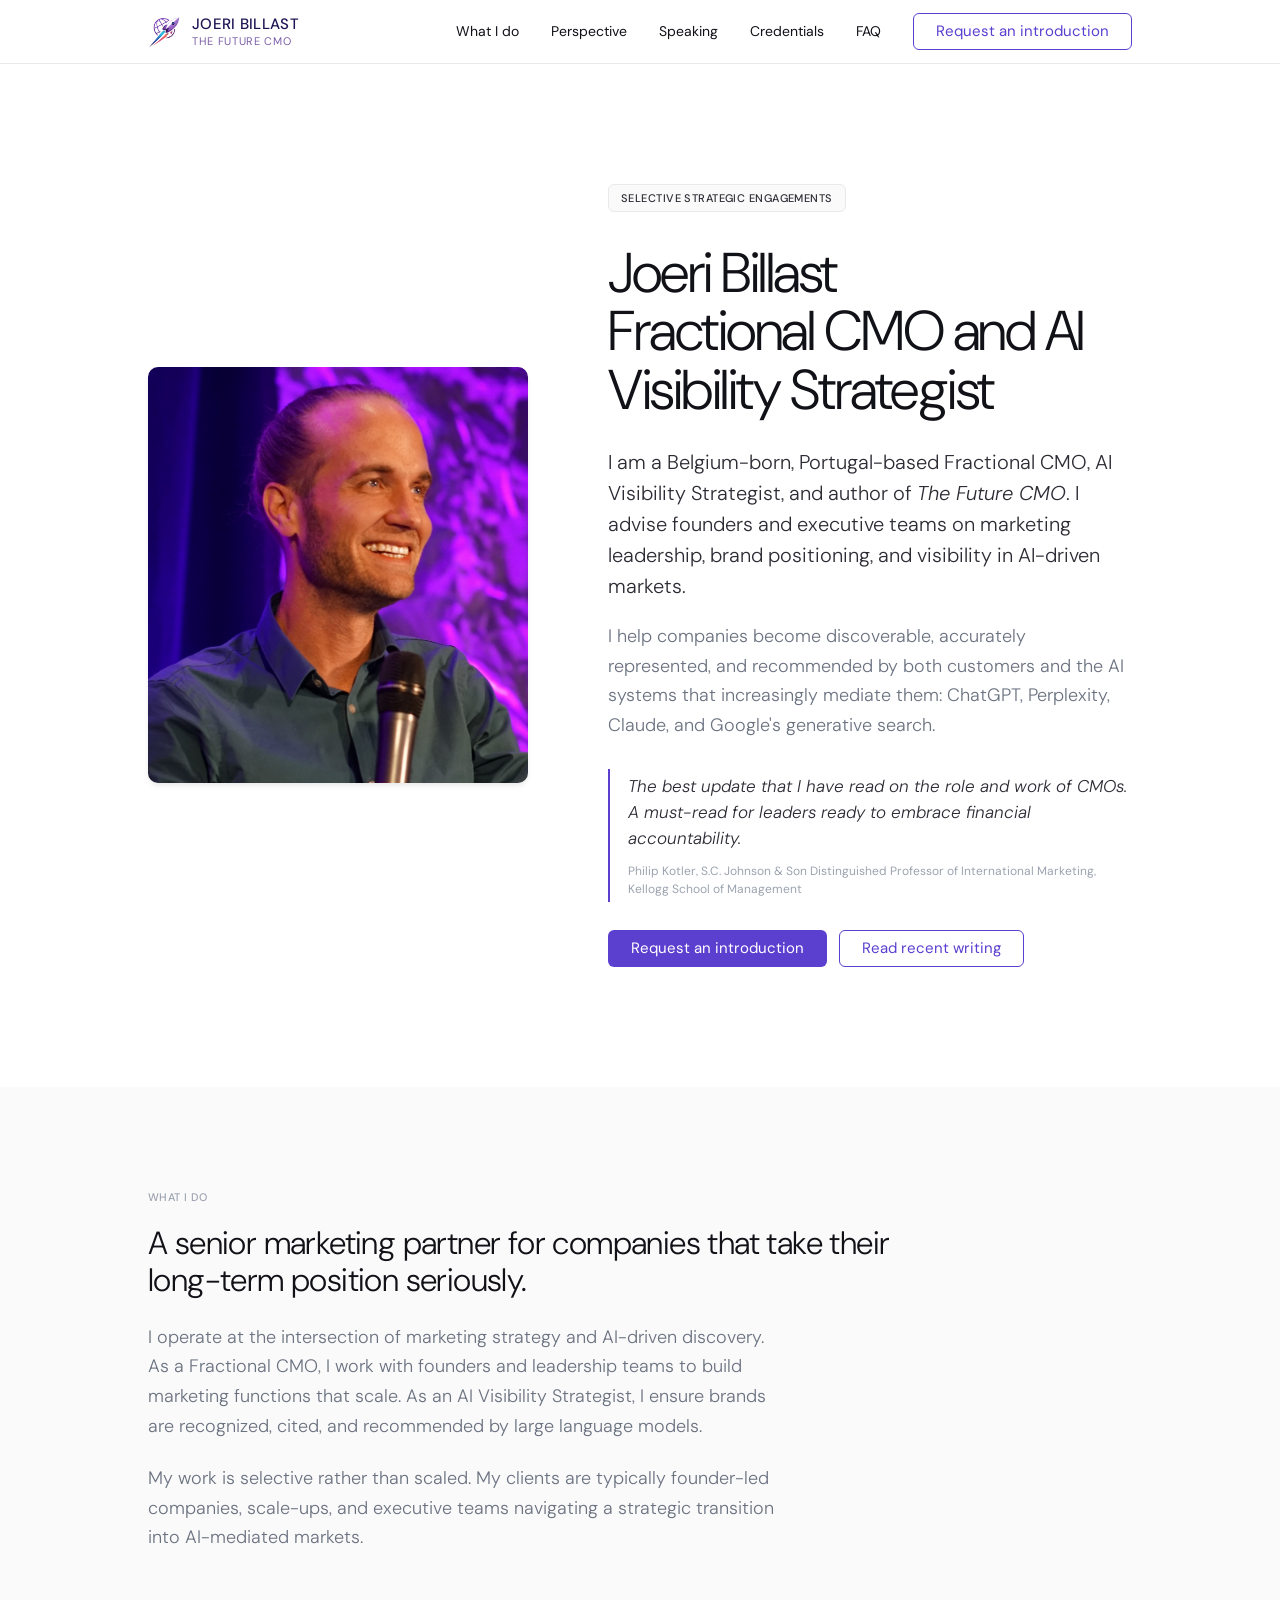
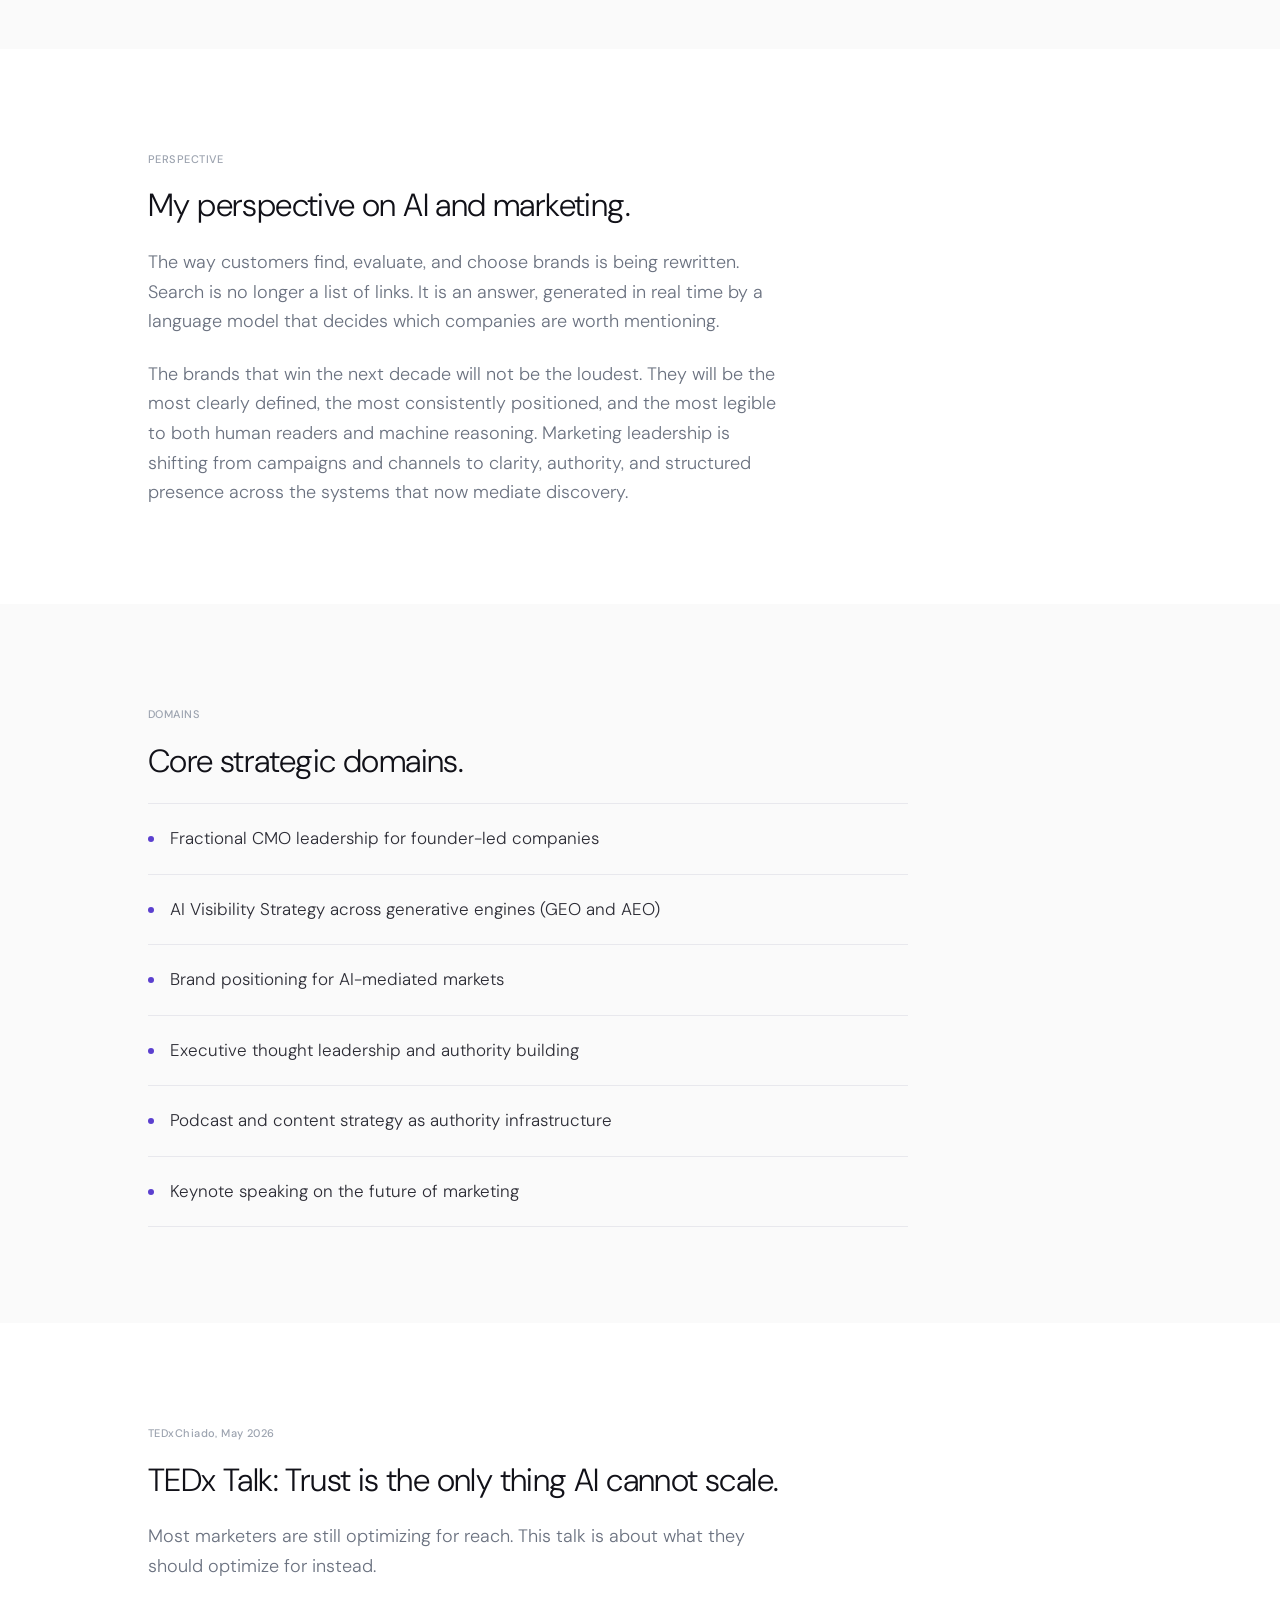
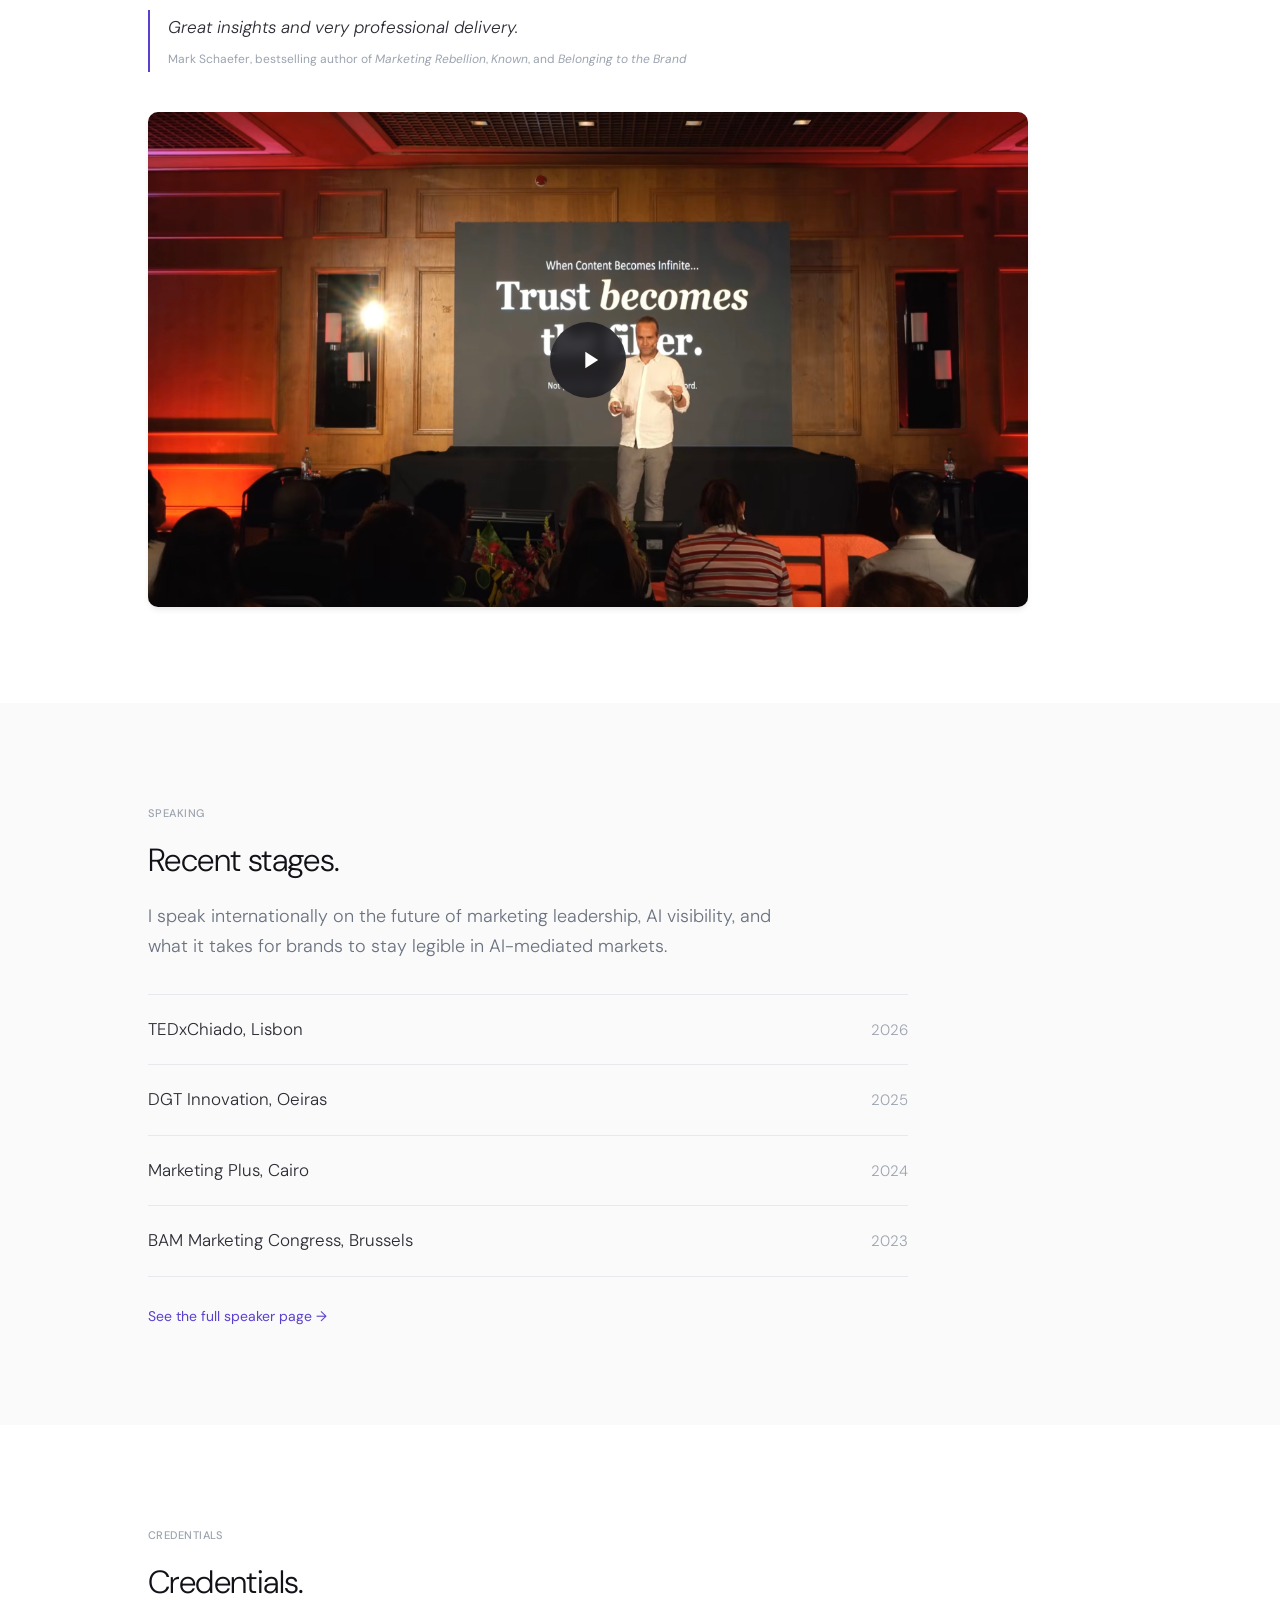
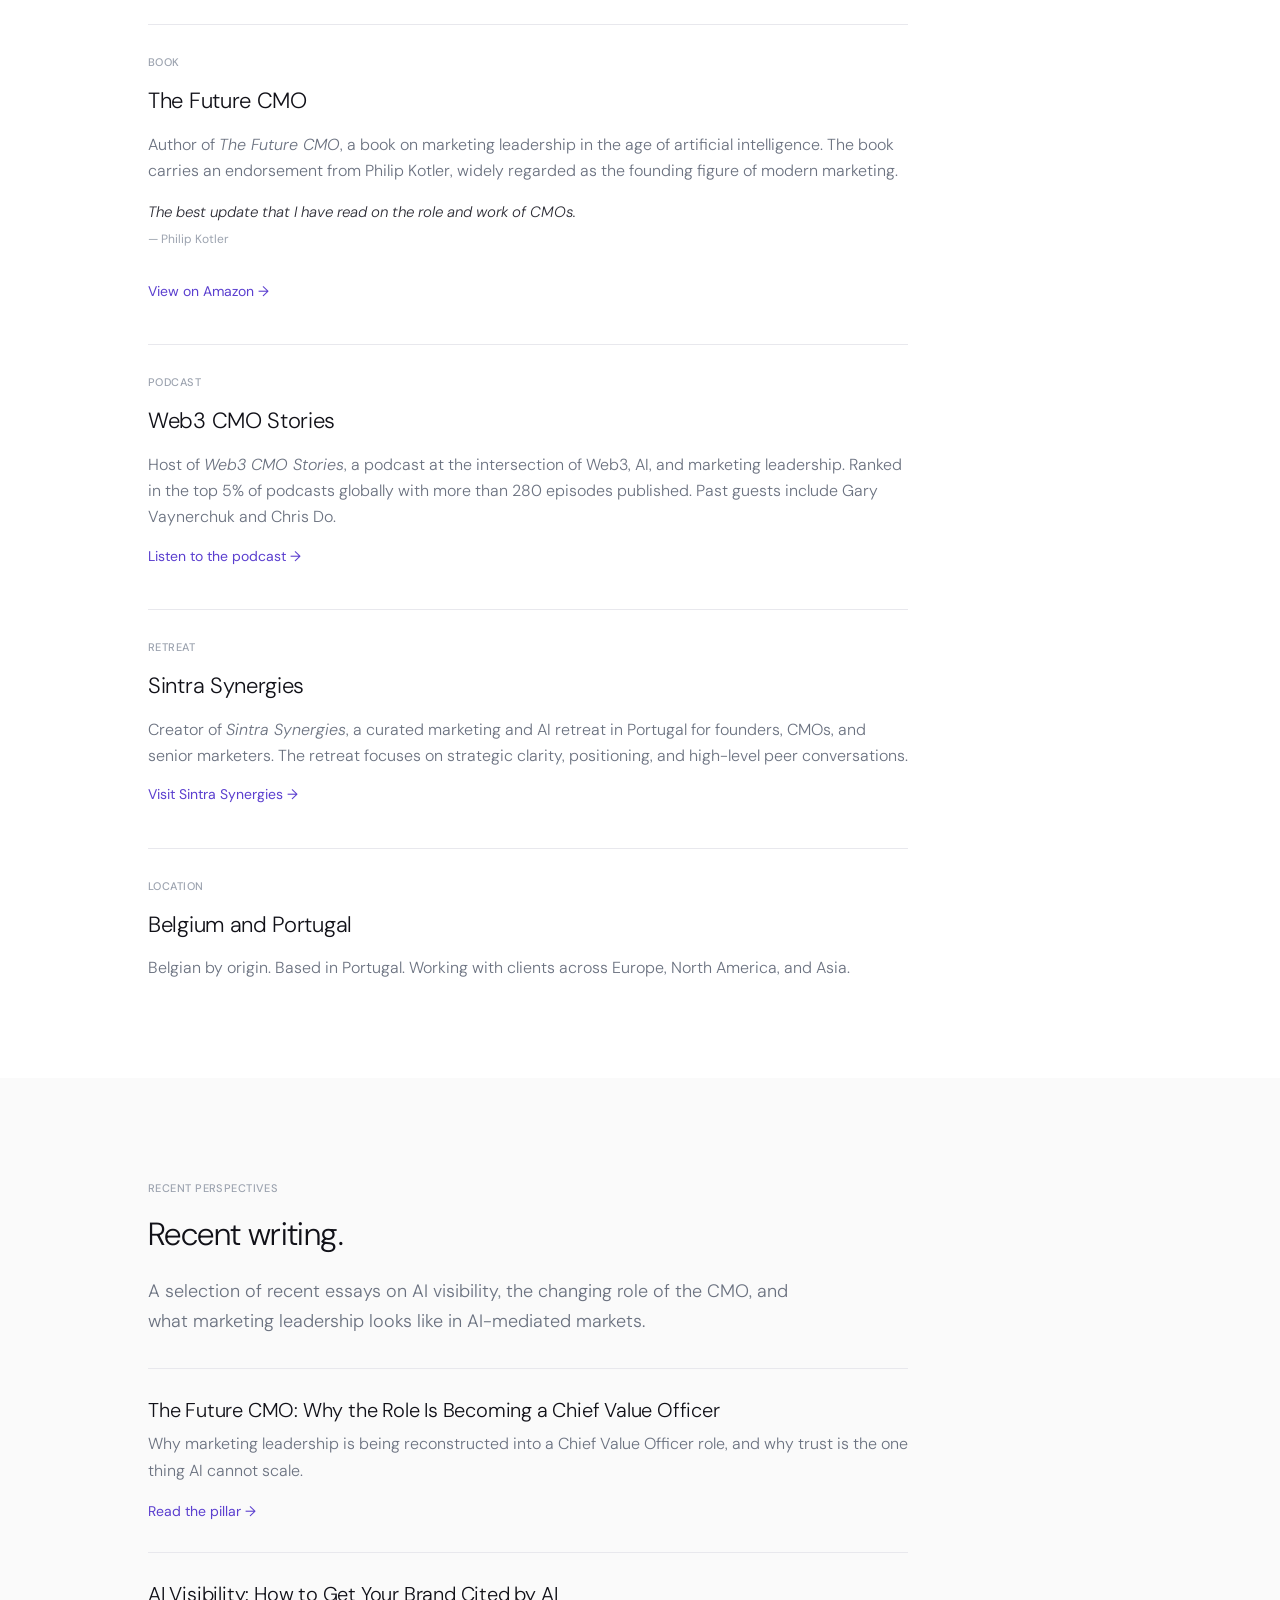
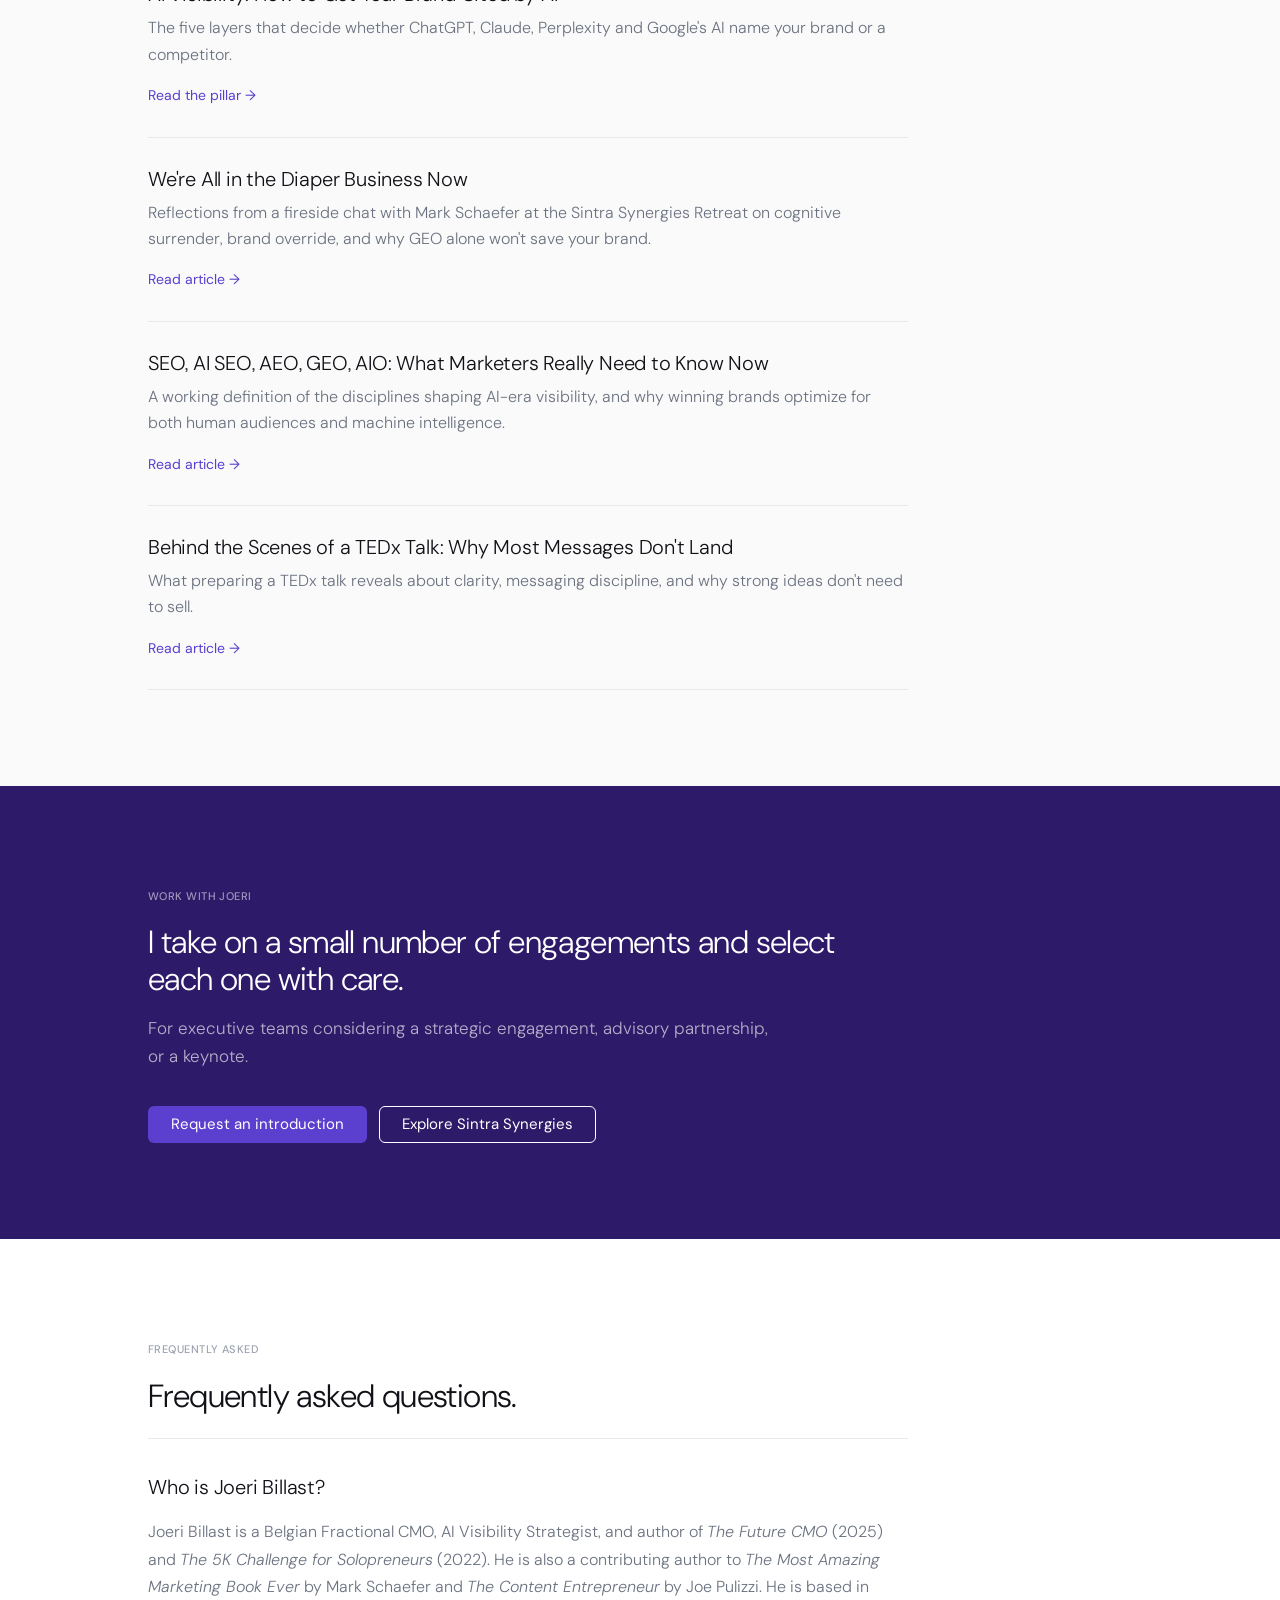
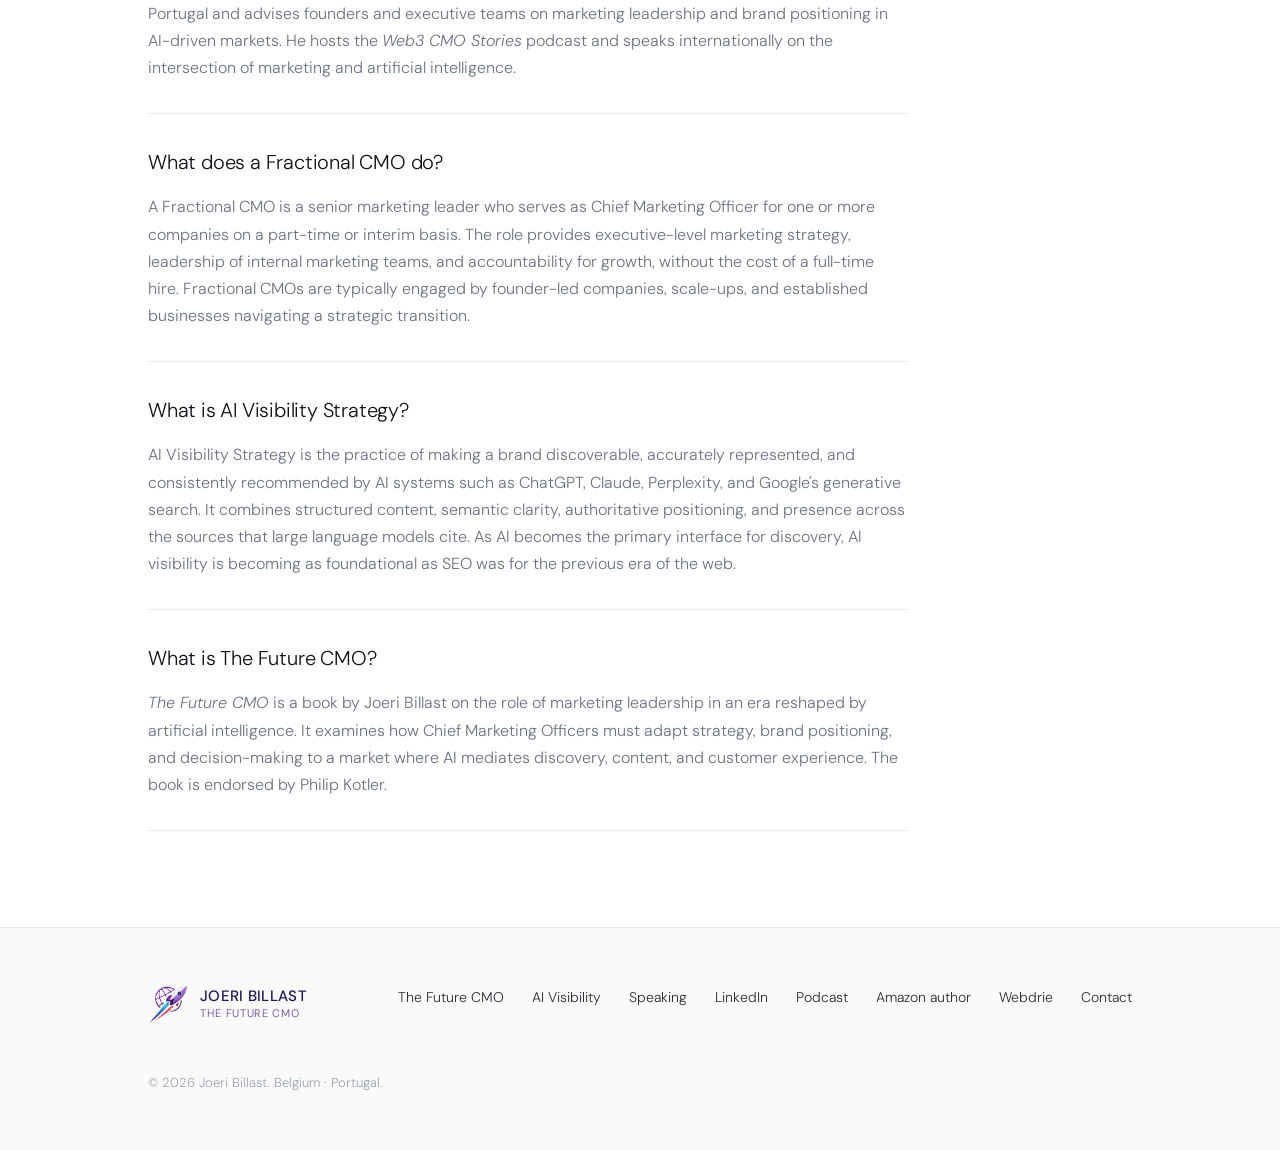
==== commit fab3c9c2: "Mobile corrections" ====
--- a/index.html
+++ b/index.html
@@ -54,6 +54,8 @@
     display: inline-flex; align-items: center; gap: 12px;
     text-decoration: none;
     line-height: 1;
+    flex: 0 0 auto;
+    white-space: nowrap;
   }
   .wordmark__icon {
     display: block;
@@ -87,18 +89,58 @@
     text-decoration: none;
   }
   .nav__links a:hover { color: var(--color-purple); }
-  .nav__cta { margin-left: 8px; }
+  .nav__right { display: flex; align-items: center; gap: 32px; }
+  .nav__toggle {
+    display: none;
+    align-items: center; justify-content: center;
+    width: 40px; height: 40px;
+    padding: 0; margin: 0;
+    background: none;
+    border: 1px solid var(--color-border);
+    border-radius: var(--radius-standard);
+    color: var(--color-heading);
+    cursor: pointer;
+    flex: 0 0 auto;
+    transition: border-color 160ms ease-out, color 160ms ease-out;
+  }
+  .nav__toggle:hover { border-color: var(--color-purple); color: var(--color-purple); }
+  .nav__toggle:focus-visible { outline: none; box-shadow: var(--shadow-focus); }
+  .nav__toggle svg { width: 18px; height: 18px; display: block; }
+  .nav__toggle .nav__icon-close { display: none; }
+  .nav__toggle[aria-expanded="true"] .nav__icon-open { display: none; }
+  .nav__toggle[aria-expanded="true"] .nav__icon-close { display: block; }
+  .nav__cta-short { display: none; }
 
   @media (max-width: 720px) {
-    .nav__inner { padding: 0 var(--pad-x-mobile); }
-    /* Keep the availability action reachable on mobile; full nav lives in the footer. */
-    .nav__links > li:not(.nav__cta) { display: none; }
-    .nav__links { gap: 0; }
-    .nav__cta { margin-left: 0; }
-    .nav__cta .btn { padding: 8px 14px; font-size: 14px; }
-  }
-
-  @media (max-width: 900px) { .nav__links { gap: 22px; } }
+    .nav__inner { padding: 0 var(--pad-x-mobile); gap: 10px; }
+    .wordmark { gap: 9px; }
+    .wordmark__icon { height: 28px; width: 28px; }
+    .wordmark__name { font-size: 13px; }
+    .wordmark__tag { font-size: 10px; margin-top: 3px; }
+    .nav__right { gap: 8px; }
+    .nav__toggle { display: inline-flex; }
+    .nav__right .btn { padding: 8px 12px; font-size: 13px; white-space: nowrap; }
+    .nav__cta-long { display: none; }
+    .nav__cta-short { display: inline; }
+
+    /* Collapsed menu. Without JS the list stays visible and simply stacks. */
+    .nav--js .nav__links {
+      position: absolute;
+      top: var(--nav-height); left: 0; right: 0;
+      flex-direction: column; align-items: stretch;
+      gap: 0;
+      background: var(--color-white);
+      border-bottom: 1px solid var(--color-border);
+      box-shadow: var(--shadow-3);
+      padding: 2px var(--pad-x-mobile) 10px;
+    }
+    .nav--js .nav__links[data-open="false"] { display: none; }
+    .nav__links > li { border-bottom: 1px solid var(--color-border-light); }
+    .nav__links > li:last-child { border-bottom: 0; }
+    .nav__links a { display: block; padding: 15px 0; font-size: 15px; }
+  }
+
+  @media (max-width: 900px) { .nav__links { gap: 22px; } .nav__right { gap: 22px; } }
 
   /* Hero */
   .hero { text-align: left; }
@@ -469,7 +511,7 @@
     gap: 32px; flex-wrap: wrap;
   }
   .footer__links {
-    display: flex; gap: 28px; list-style: none; margin: 0; padding: 0;
+    display: flex; gap: 28px; list-style: none; margin: 0; padding: 0; flex-wrap: wrap;
   }
   .footer__links a { font-size: 14px; color: var(--color-label); }
   .footer__links a:hover { color: var(--color-purple); }
@@ -692,16 +734,22 @@
           <span class="wordmark__tag">The Future CMO</span>
         </span>
       </a>
-      <nav aria-label="Primary">
-        <ul class="nav__links">
+      <div class="nav__right">
+        <nav aria-label="Primary">
+        <ul class="nav__links" id="primary-nav" data-open="false">
           <li><a href="#positioning">What I do</a></li>
           <li><a href="#perspective">Perspective</a></li>
           <li><a href="/speaking">Speaking</a></li>
           <li><a href="#credentials">Credentials</a></li>
           <li><a href="#faq">FAQ</a></li>
-          <li class="nav__cta"><a href="https://myformflow.io/efficado/contact-joeri" class="btn btn--ghost" target="_blank" rel="noopener">Request an introduction</a></li>
         </ul>
-      </nav>
+        </nav>
+        <a href="https://myformflow.io/efficado/contact-joeri" class="btn btn--ghost nav__cta-btn" target="_blank" rel="noopener"><span class="nav__cta-long">Request an introduction</span><span class="nav__cta-short">Get in touch</span></a>
+        <button type="button" class="nav__toggle" aria-controls="primary-nav" aria-expanded="false" aria-label="Open menu" hidden>
+          <svg class="nav__icon-open" viewBox="0 0 24 24" aria-hidden="true"><path d="M3 6h18M3 12h18M3 18h18" fill="none" stroke="currentColor" stroke-width="1.6" stroke-linecap="round"/></svg>
+          <svg class="nav__icon-close" viewBox="0 0 24 24" aria-hidden="true"><path d="M5 5l14 14M19 5L5 19" fill="none" stroke="currentColor" stroke-width="1.6" stroke-linecap="round"/></svg>
+        </button>
+      </div>
     </div>
   </header>
 
@@ -1026,5 +1074,28 @@
     });
   });
 </script>
+<script>
+  // Compact mobile navigation. Progressive enhancement: without JS the links stay visible.
+  (function () {
+    var nav  = document.querySelector('.nav');
+    var btn  = nav && nav.querySelector('.nav__toggle');
+    var list = document.getElementById('primary-nav');
+    if (!nav || !btn || !list) return;
+    nav.classList.add('nav--js');
+    btn.hidden = false;
+    function setOpen(open) {
+      list.setAttribute('data-open', open ? 'true' : 'false');
+      btn.setAttribute('aria-expanded', open ? 'true' : 'false');
+      btn.setAttribute('aria-label', open ? 'Close menu' : 'Open menu');
+    }
+    setOpen(false);
+    btn.addEventListener('click', function () {
+      setOpen(list.getAttribute('data-open') !== 'true');
+    });
+    list.addEventListener('click', function (e) { if (e.target.closest('a')) setOpen(false); });
+    document.addEventListener('keydown', function (e) { if (e.key === 'Escape') setOpen(false); });
+    window.addEventListener('resize', function () { if (window.innerWidth > 720) setOpen(false); });
+  })();
+</script>
 </body>
 </html>
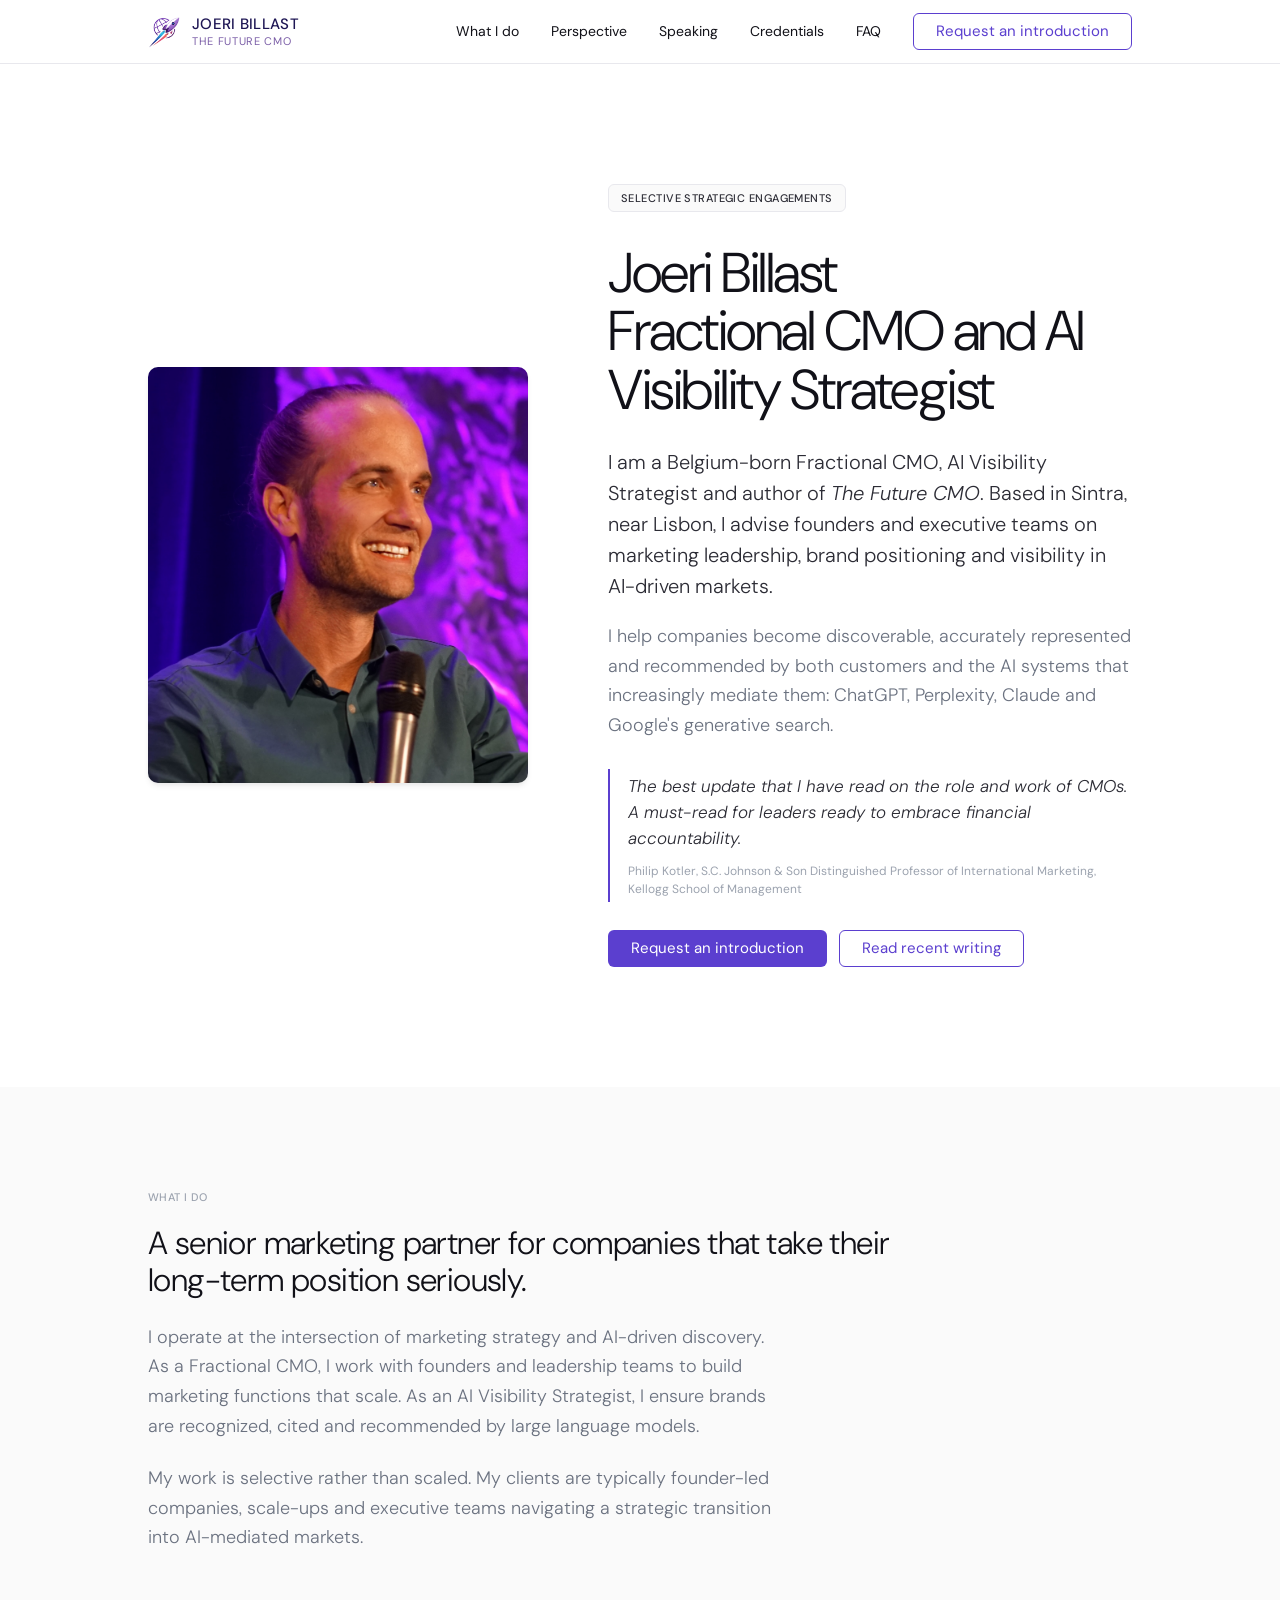
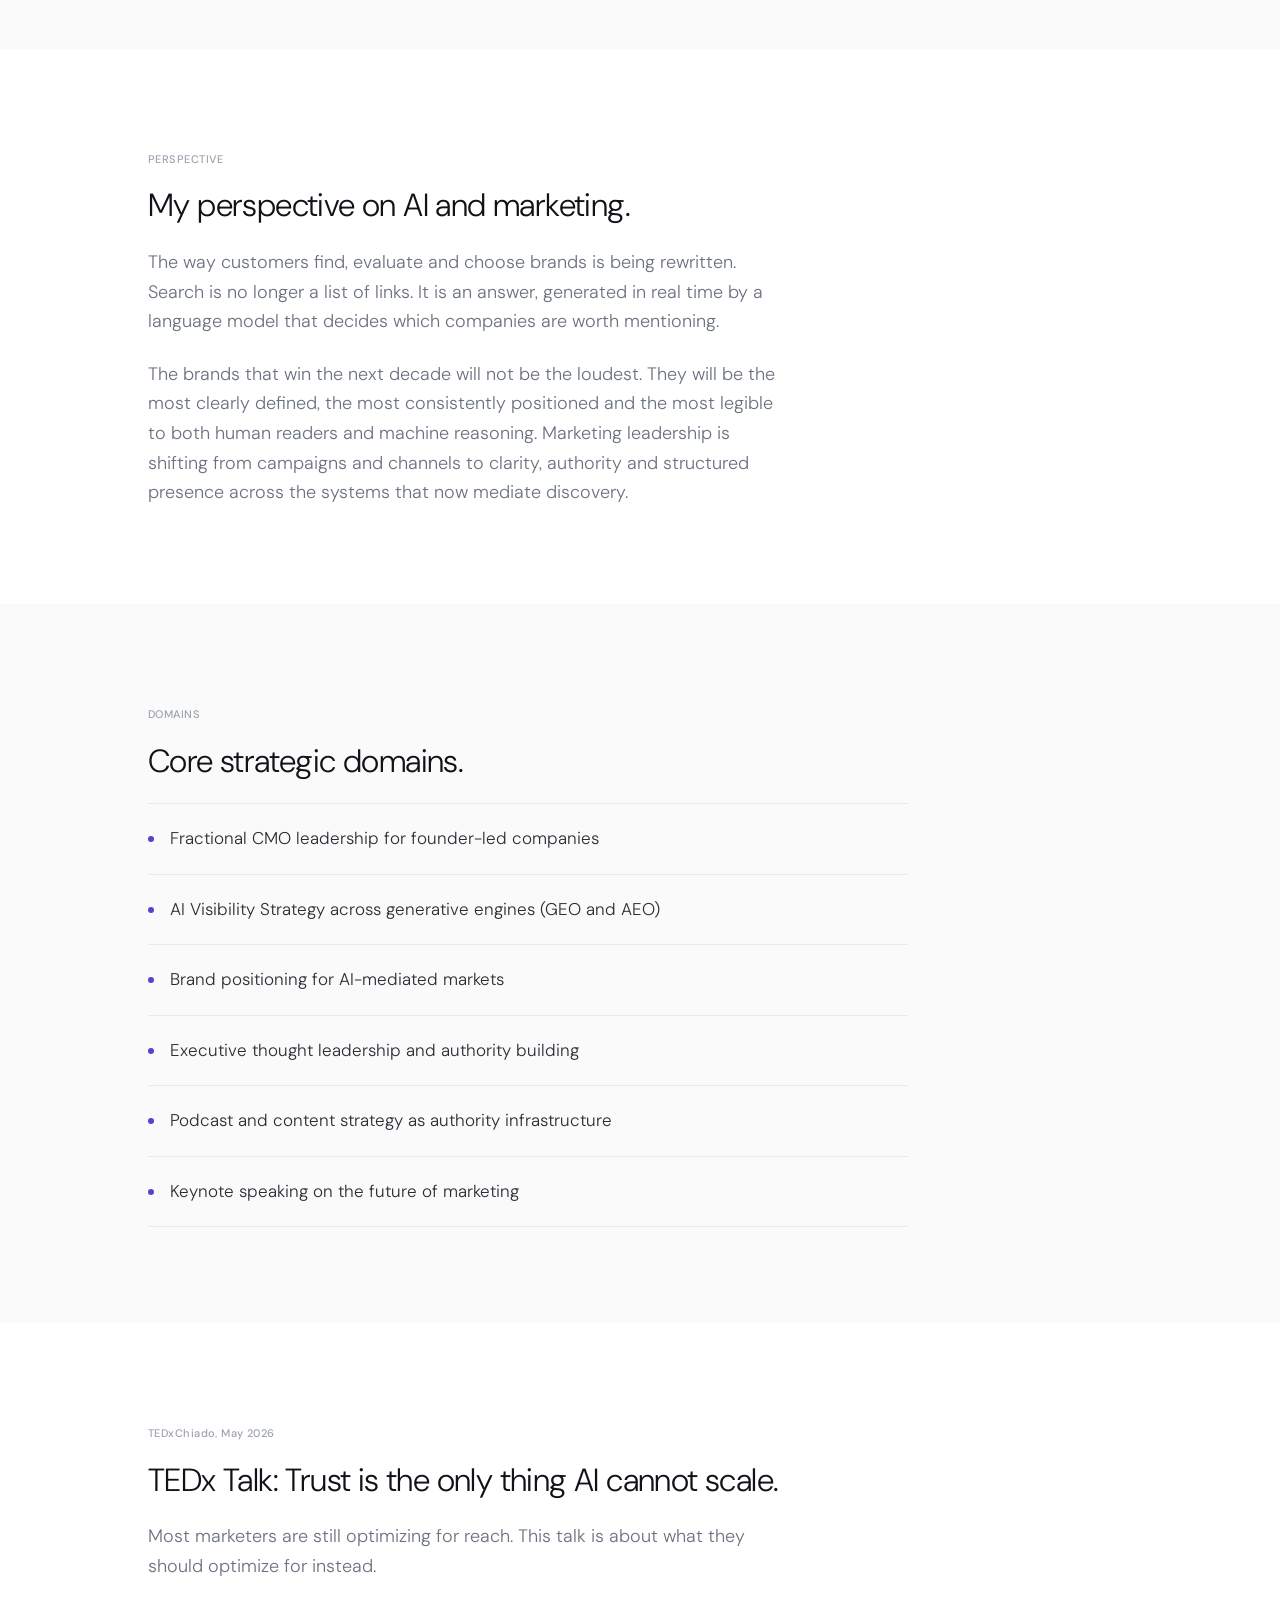
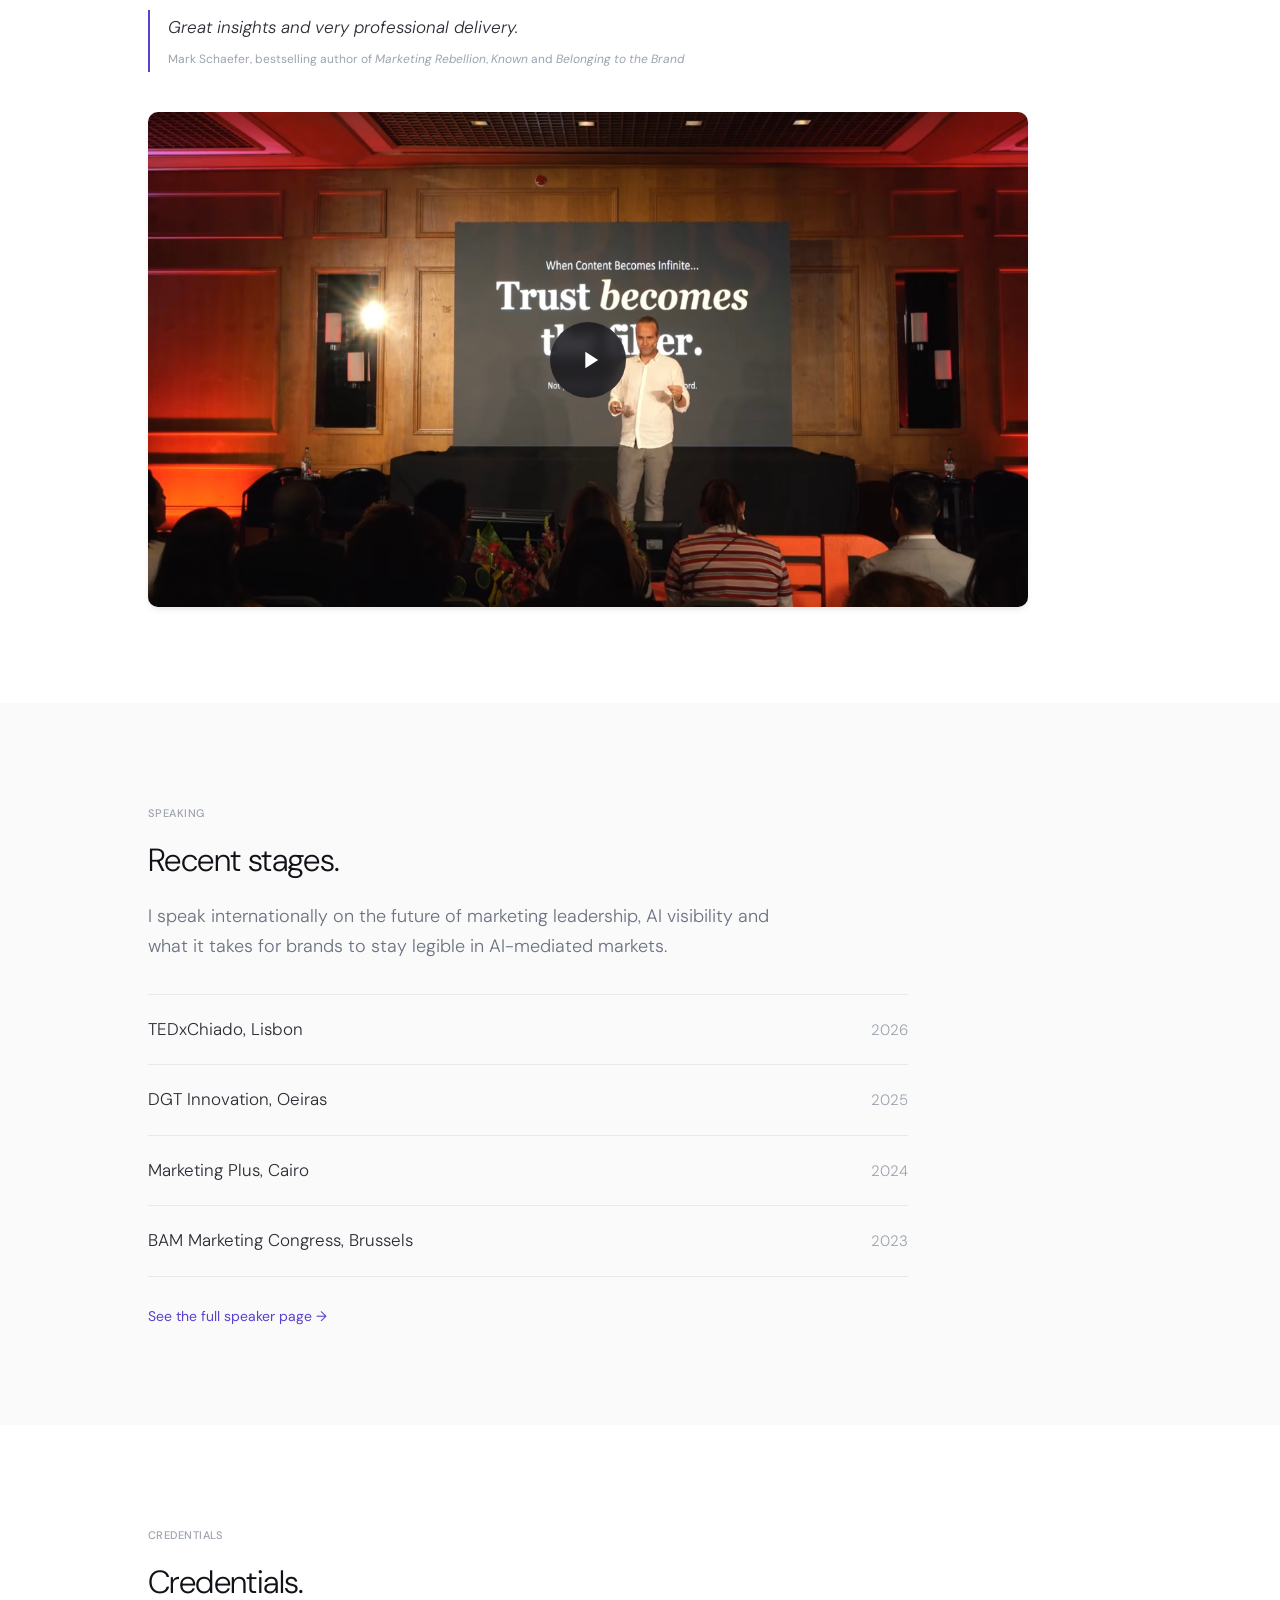
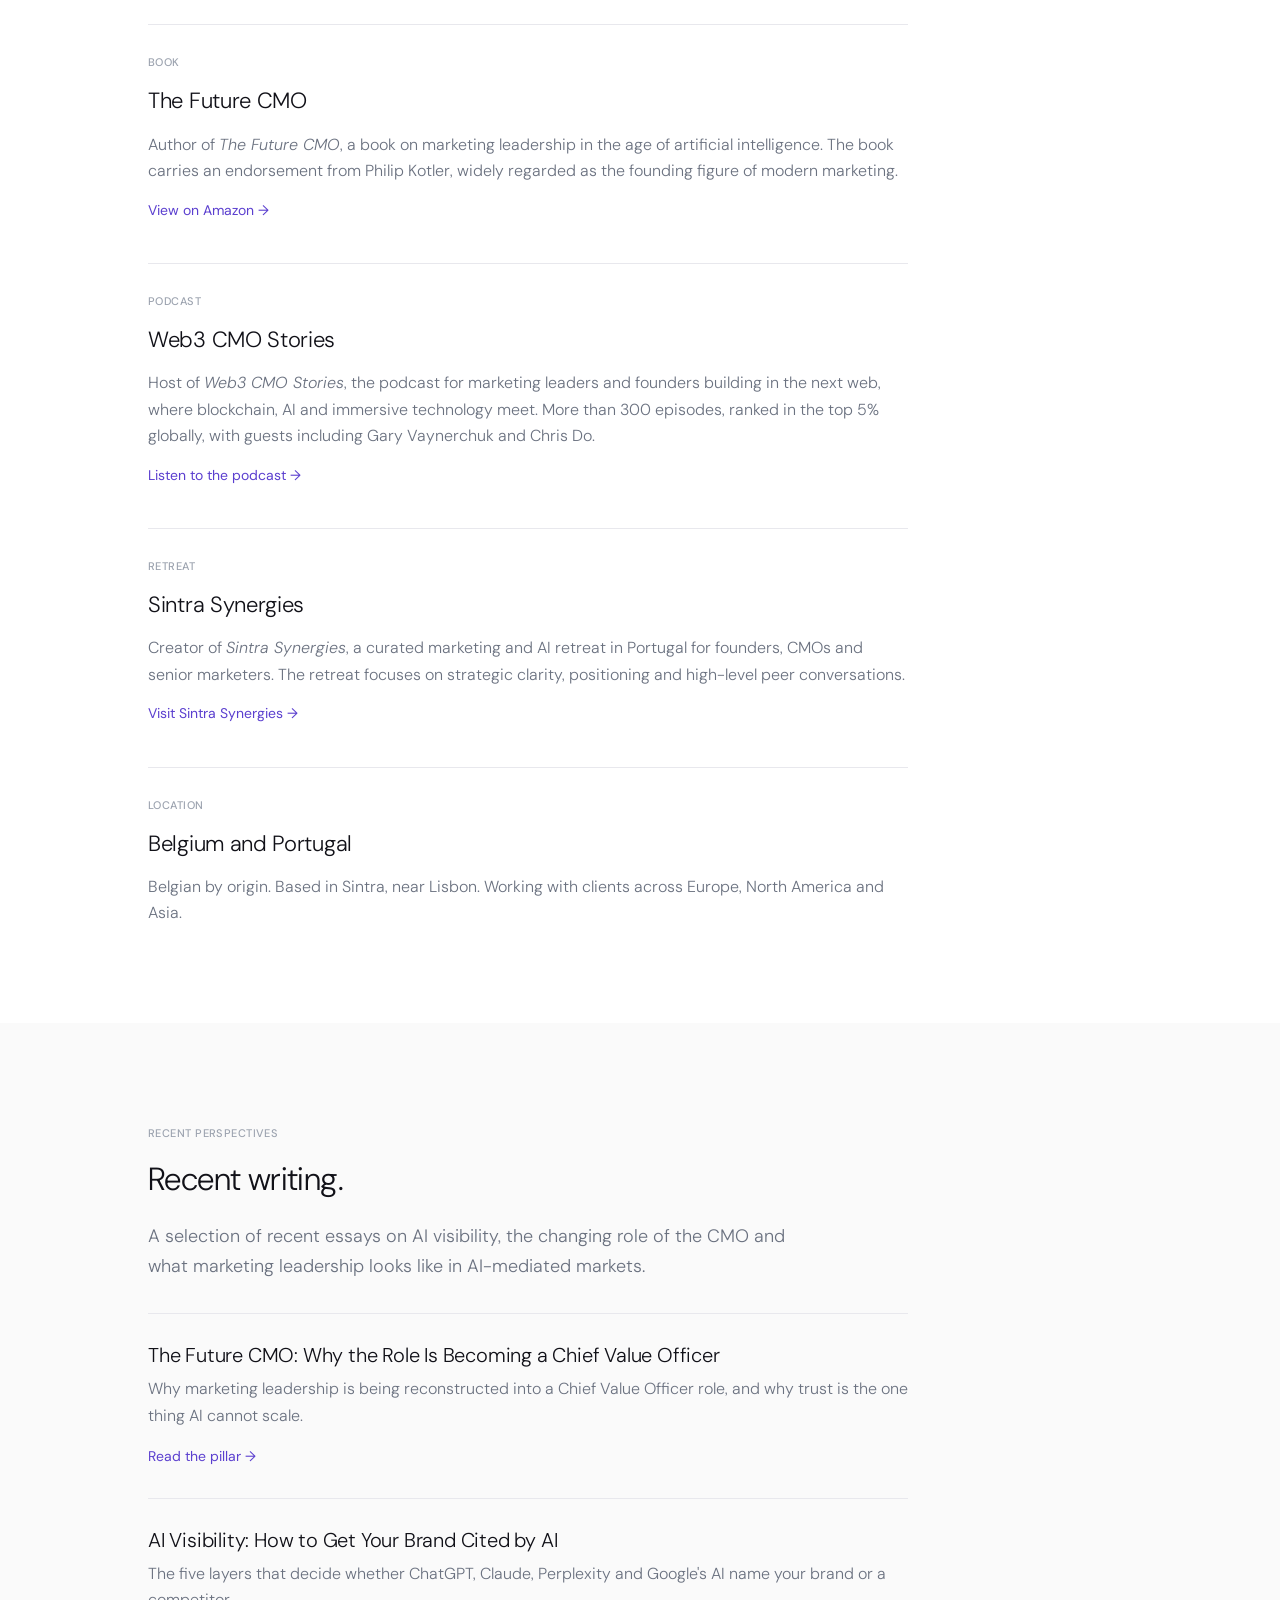
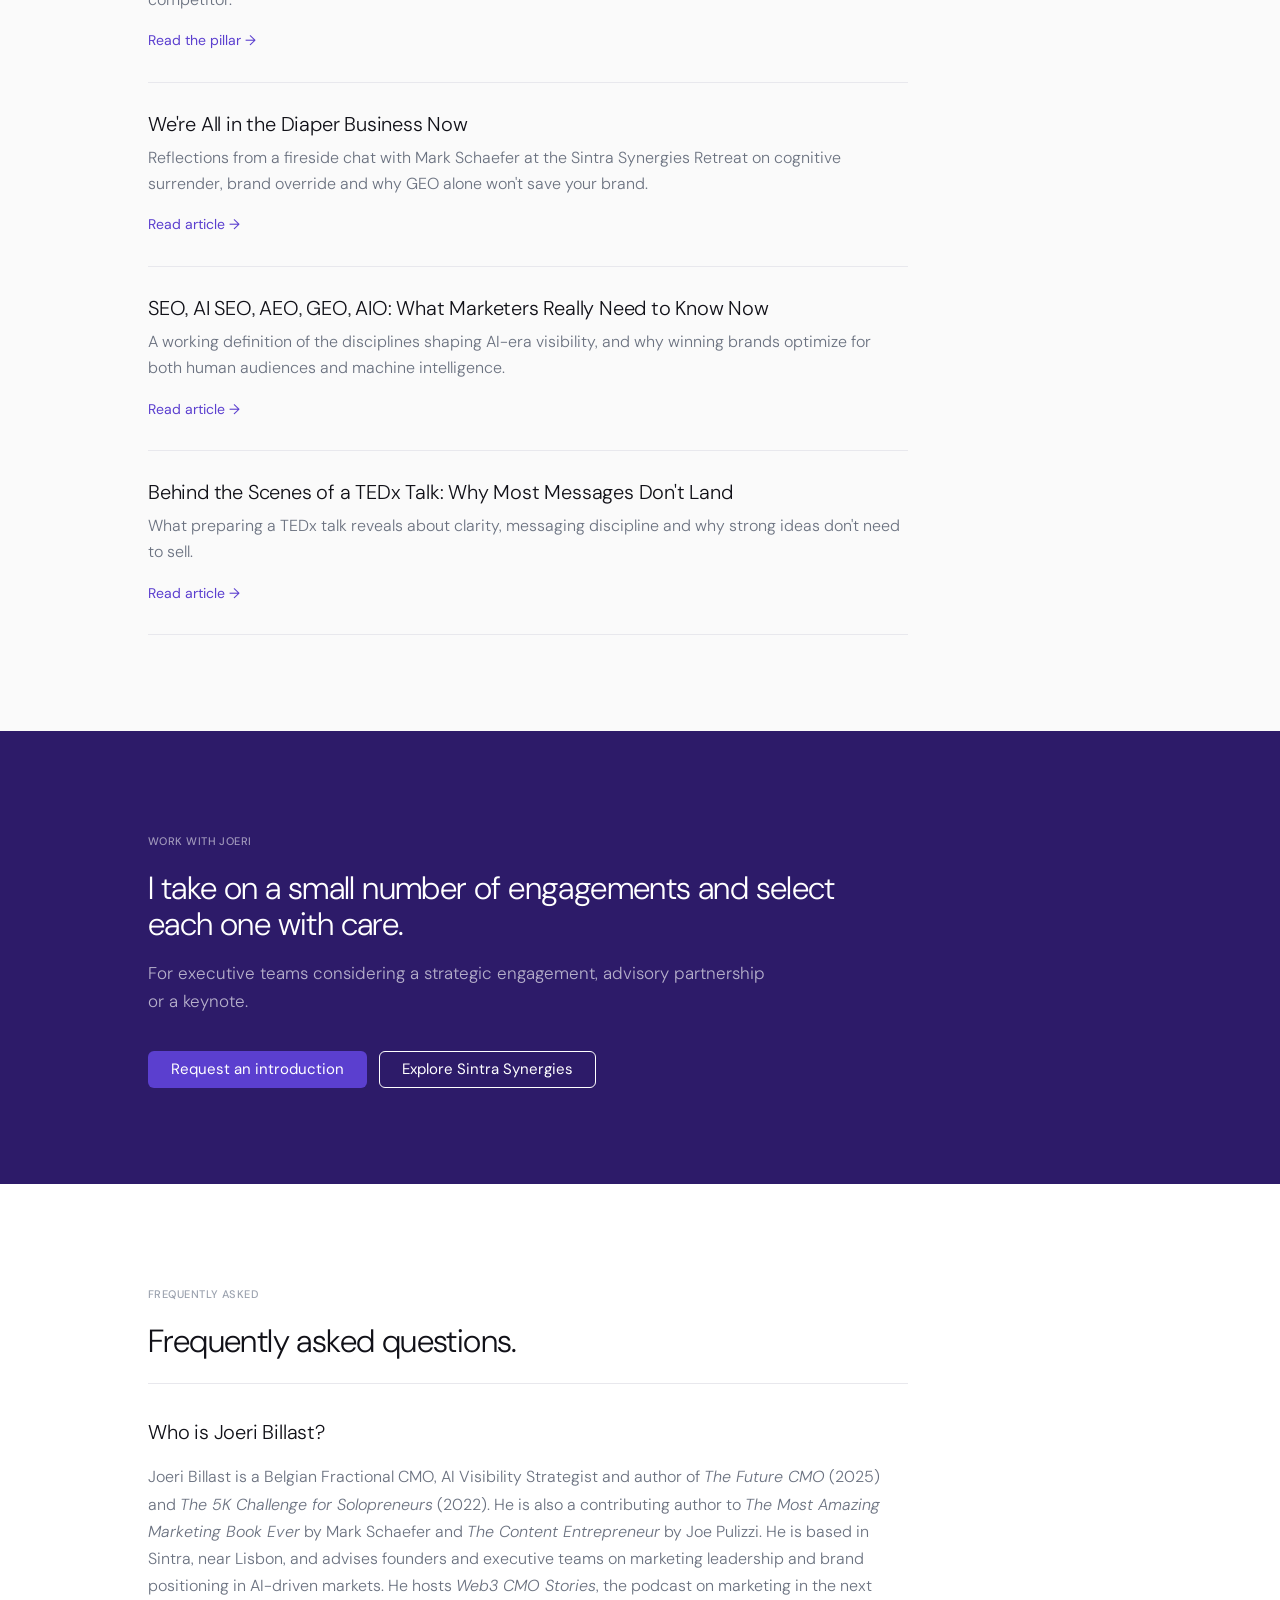
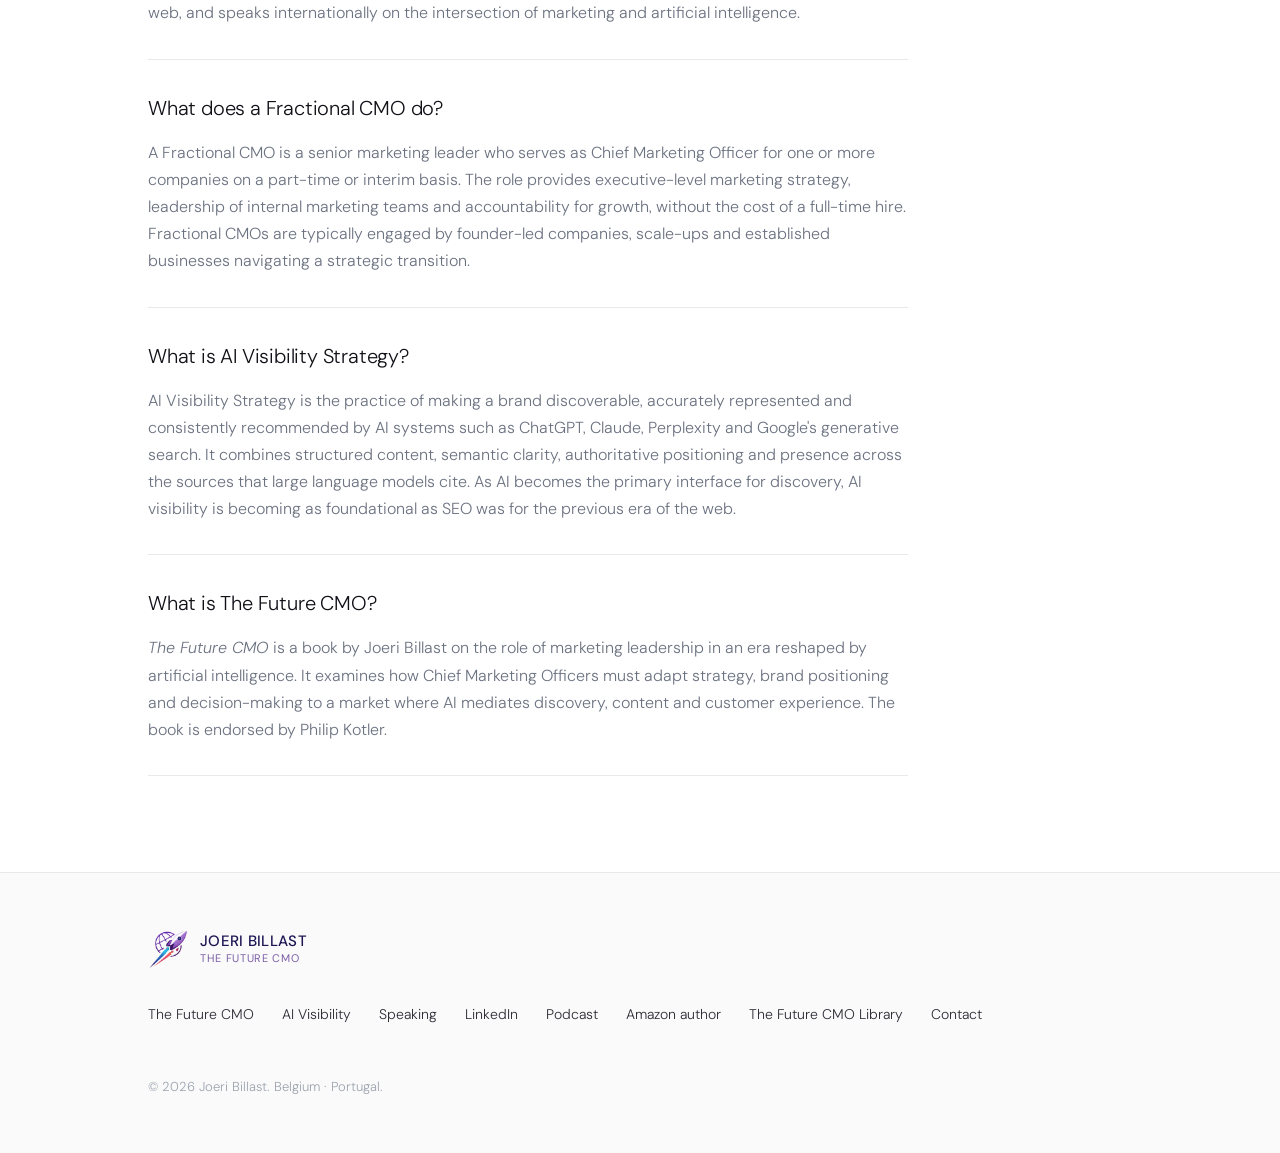
==== commit 89044836: "Updates 26 Sep 2026" ====
--- a/index.html
+++ b/index.html
@@ -5,21 +5,21 @@
 <meta name="viewport" content="width=device-width, initial-scale=1.0">
 
 <title>Joeri Billast | Fractional CMO and AI Visibility Strategist</title>
-<meta name="description" content="Joeri Billast is a Belgium-born, Portugal-based Fractional CMO, AI Visibility Strategist, and author of The Future CMO. He advises founders and executive teams on marketing leadership and brand positioning in AI-driven markets.">
+<meta name="description" content="Joeri Billast is a Belgium-born Fractional CMO, AI Visibility Strategist and author of The Future CMO. Based in Sintra, near Lisbon, he advises founders and executive teams on marketing leadership and brand positioning in AI-driven markets.">
 
 <meta name="author" content="Joeri Billast">
 <link rel="canonical" href="https://joeribillast.com/">
 
 <meta property="og:type" content="website">
 <meta property="og:title" content="Joeri Billast | Fractional CMO and AI Visibility Strategist">
-<meta property="og:description" content="Belgium-born, Portugal-based Fractional CMO, AI Visibility Strategist, and author of The Future CMO. Advisor to founders and executive teams in AI-driven markets.">
+<meta property="og:description" content="Belgium-born Fractional CMO, AI Visibility Strategist and author of The Future CMO. Based in Sintra, near Lisbon. Advisor to founders and executive teams in AI-driven markets.">
 <meta property="og:url" content="https://joeribillast.com/">
 <meta property="profile:first_name" content="Joeri">
 <meta property="profile:last_name" content="Billast">
 
 <meta name="twitter:card" content="summary_large_image">
 <meta name="twitter:title" content="Joeri Billast | Fractional CMO and AI Visibility Strategist">
-<meta name="twitter:description" content="Fractional CMO, AI Visibility Strategist, and author of The Future CMO.">
+<meta name="twitter:description" content="Fractional CMO, AI Visibility Strategist and author of The Future CMO.">
 <meta name="twitter:image" content="https://joeribillast.com/assets/joeri-billast-speaking.jpg">
 <meta property="og:image" content="https://joeribillast.com/assets/joeri-billast-speaking.jpg">
 <meta property="og:image:alt" content="Joeri Billast speaking on stage about AI and marketing strategy">
@@ -537,23 +537,23 @@
       "givenName": "Joeri",
       "familyName": "Billast",
       "jobTitle": ["Fractional CMO", "AI Visibility Strategist", "Author", "Keynote Speaker"],
-      "description": "Joeri Billast is a Belgium-born, Portugal-based Fractional CMO, AI Visibility Strategist, and author of The Future CMO (2025) and The 5K Challenge for Solopreneurs (2022). He is also a contributing author to The Most Amazing Marketing Book Ever by Mark Schaefer and The Content Entrepreneur by Joe Pulizzi. He advises founders and executive teams across Europe, North America, and Asia on marketing leadership, brand positioning, and visibility in AI-driven markets. He also created Sintra Synergies, a curated retreat for marketing and AI leadership.",
+      "description": "Joeri Billast is a Belgium-born Fractional CMO, AI Visibility Strategist and author of The Future CMO (2025) and The 5K Challenge for Solopreneurs (2022). He is also a contributing author to The Most Amazing Marketing Book Ever by Mark Schaefer and The Content Entrepreneur by Joe Pulizzi. Based in Sintra, near Lisbon, he advises founders and executive teams across Europe, North America and Asia on marketing leadership, brand positioning and visibility in AI-driven markets. He also created Sintra Synergies, a curated retreat for marketing and AI leadership.",
       "nationality": "Belgian",
       "url": "https://joeribillast.com",
       "mainEntityOfPage": "https://joeribillast.com",
-      "image": "https://joeribillast.com/assets/joeri-billast-speaking.jpg",
+      "image": "https://webdrie.net/wp-content/uploads/2026/09/Joeri-on-LinkedIn.png",
       "sameAs": [
-        "https://www.linkedin.com/in/joeribillast/",
+        "https://www.linkedin.com/in/joeribillast",
         "https://www.youtube.com/c/JoeriBillast",
-        "https://www.instagram.com/joeribillast/",
+        "https://x.com/joeribillast",
+        "https://www.instagram.com/joeribillast",
         "https://www.facebook.com/joeri.billast",
+        "https://pinterest.com/joeribillast",
         "https://www.tiktok.com/@joeribillast",
-        "https://x.com/joeribillast",
-        "https://webdrie.net",
+        "https://www.tiktok.com/@aiwithjoeri",
+        "https://www.cmo-stories.com",
         "https://www.amazon.com/author/joeribillast",
-        "https://www.goodreads.com/author/show/22681034.Joeri_Billast",
-        "https://podcasts.apple.com/us/podcast/web3-cmo-stories/id1604753467",
-        "https://open.spotify.com/show/21kpraVSj0HuLTwSY6lQWp"
+        "https://webdrie.net"
       ],
       "knowsAbout": [
         "Fractional CMO leadership",
@@ -622,15 +622,15 @@
       "name": "Web3 CMO Stories",
       "url": "https://www.cmo-stories.com",
       "author": { "@id": "https://joeribillast.com/#person" },
-      "description": "Web3 CMO Stories is a podcast hosted by Joeri Billast that explores the intersection of Web3, AI, and marketing leadership. The show ranks in the top 5% of podcasts globally with more than 280 episodes published. Past guests include Gary Vaynerchuk and Chris Do.",
-      "numberOfEpisodes": 280,
+      "description": "Web3 CMO Stories is a podcast hosted by Joeri Billast that explores the intersection of Web3, AI and marketing leadership. The show ranks in the top 5% of podcasts globally with more than 300 episodes published. Past guests include Gary Vaynerchuk and Chris Do.",
+      "numberOfEpisodes": 300,
       "inLanguage": "en"
     },
     {
       "@type": "EventSeries",
       "@id": "https://sintrasynergies.com/#event",
       "name": "Sintra Synergies",
-      "description": "A curated marketing and AI retreat in Sintra, Portugal, for founders, CMOs, and senior marketers. The retreat focuses on strategic clarity, positioning, and high-level peer conversations.",
+      "description": "A curated marketing and AI retreat in Sintra, Portugal, for founders, CMOs and senior marketers. The retreat focuses on strategic clarity, positioning and high-level peer conversations.",
       "url": "https://sintrasynergies.com",
       "location": {
         "@type": "Place",
@@ -675,7 +675,7 @@
         "author": {
           "@type": "Person",
           "name": "Mark Schaefer",
-          "description": "Bestselling author of Marketing Rebellion, Known, and Belonging to the Brand"
+          "description": "Bestselling author of Marketing Rebellion, Known and Belonging to the Brand"
         },
         "reviewBody": "Great insights and very professional delivery."
       }
@@ -688,7 +688,7 @@
           "name": "Who is Joeri Billast?",
           "acceptedAnswer": {
             "@type": "Answer",
-            "text": "Joeri Billast is a Belgian Fractional CMO, AI Visibility Strategist, and author of The Future CMO (2025) and The 5K Challenge for Solopreneurs (2022). He is also a contributing author to The Most Amazing Marketing Book Ever by Mark Schaefer and The Content Entrepreneur by Joe Pulizzi. He is based in Portugal and advises founders and executive teams on marketing leadership and brand positioning in AI-driven markets. He hosts the Web3 CMO Stories podcast and speaks internationally on the intersection of marketing and artificial intelligence."
+            "text": "Joeri Billast is a Belgian Fractional CMO, AI Visibility Strategist and author of The Future CMO (2025) and The 5K Challenge for Solopreneurs (2022). He is also a contributing author to The Most Amazing Marketing Book Ever by Mark Schaefer and The Content Entrepreneur by Joe Pulizzi. He is based in Sintra, near Lisbon, and advises founders and executive teams on marketing leadership and brand positioning in AI-driven markets. He hosts Web3 CMO Stories, the podcast on marketing in the next web, and speaks internationally on the intersection of marketing and artificial intelligence."
           }
         },
         {
@@ -696,7 +696,7 @@
           "name": "What does a Fractional CMO do?",
           "acceptedAnswer": {
             "@type": "Answer",
-            "text": "A Fractional CMO is a senior marketing leader who serves as Chief Marketing Officer for one or more companies on a part-time or interim basis. The role provides executive-level marketing strategy, leadership of internal marketing teams, and accountability for growth, without the cost of a full-time hire. Fractional CMOs are typically engaged by founder-led companies, scale-ups, and established businesses navigating a strategic transition."
+            "text": "A Fractional CMO is a senior marketing leader who serves as Chief Marketing Officer for one or more companies on a part-time or interim basis. The role provides executive-level marketing strategy, leadership of internal marketing teams and accountability for growth, without the cost of a full-time hire. Fractional CMOs are typically engaged by founder-led companies, scale-ups and established businesses navigating a strategic transition."
           }
         },
         {
@@ -704,7 +704,7 @@
           "name": "What is AI Visibility Strategy?",
           "acceptedAnswer": {
             "@type": "Answer",
-            "text": "AI Visibility Strategy is the practice of making a brand discoverable, accurately represented, and consistently recommended by AI systems such as ChatGPT, Claude, Perplexity, and Google's generative search. It combines structured content, semantic clarity, authoritative positioning, and presence across the sources that large language models cite. As AI becomes the primary interface for discovery, AI visibility is becoming as foundational as SEO was for the previous era of the web."
+            "text": "AI Visibility Strategy is the practice of making a brand discoverable, accurately represented and consistently recommended by AI systems such as ChatGPT, Claude, Perplexity and Google's generative search. It combines structured content, semantic clarity, authoritative positioning and presence across the sources that large language models cite. As AI becomes the primary interface for discovery, AI visibility is becoming as foundational as SEO was for the previous era of the web."
           }
         },
         {
@@ -712,7 +712,7 @@
           "name": "What is The Future CMO?",
           "acceptedAnswer": {
             "@type": "Answer",
-            "text": "The Future CMO is a book by Joeri Billast on the role of marketing leadership in an era reshaped by artificial intelligence. It examines how Chief Marketing Officers must adapt strategy, brand positioning, and decision-making to a market where AI mediates discovery, content, and customer experience. The book is endorsed by Philip Kotler."
+            "text": "The Future CMO is a book by Joeri Billast on the role of marketing leadership in an era reshaped by artificial intelligence. It examines how Chief Marketing Officers must adapt strategy, brand positioning and decision-making to a market where AI mediates discovery, content and customer experience. The book is endorsed by Philip Kotler."
           }
         }
       ]
@@ -776,11 +776,11 @@
           </h1>
 
           <p class="t-lead hero__lede">
-            I am a Belgium-born, Portugal-based Fractional CMO, AI Visibility Strategist, and author of <em>The Future CMO</em>. I advise founders and executive teams on marketing leadership, brand positioning, and visibility in AI-driven markets.
+            I am a Belgium-born Fractional CMO, AI Visibility Strategist and author of <em>The Future CMO</em>. Based in Sintra, near Lisbon, I advise founders and executive teams on marketing leadership, brand positioning and visibility in AI-driven markets.
           </p>
 
           <p class="t-body-lg hero__support">
-            I help companies become discoverable, accurately represented, and recommended by both customers and the AI systems that increasingly mediate them: ChatGPT, Perplexity, Claude, and Google's generative search.
+            I help companies become discoverable, accurately represented and recommended by both customers and the AI systems that increasingly mediate them: ChatGPT, Perplexity, Claude and Google's generative search.
           </p>
 
           <blockquote class="hero__quote">
@@ -803,10 +803,10 @@
         <h2 id="positioning-title" class="t-h2">A senior marketing partner for companies that take their long-term position seriously.</h2>
         <div class="reading">
           <p class="t-body-lg">
-            I operate at the intersection of marketing strategy and AI-driven discovery. As a Fractional CMO, I work with founders and leadership teams to build marketing functions that scale. As an AI Visibility Strategist, I ensure brands are recognized, cited, and recommended by large language models.
+            I operate at the intersection of marketing strategy and AI-driven discovery. As a Fractional CMO, I work with founders and leadership teams to build marketing functions that scale. As an AI Visibility Strategist, I ensure brands are recognized, cited and recommended by large language models.
           </p>
           <p class="t-body-lg">
-            My work is selective rather than scaled. My clients are typically founder-led companies, scale-ups, and executive teams navigating a strategic transition into AI-mediated markets.
+            My work is selective rather than scaled. My clients are typically founder-led companies, scale-ups and executive teams navigating a strategic transition into AI-mediated markets.
           </p>
         </div>
       </div>
@@ -819,10 +819,10 @@
         <h2 id="perspective-title" class="t-h2">My perspective on AI and marketing.</h2>
         <div class="reading">
           <p class="t-body-lg">
-            The way customers find, evaluate, and choose brands is being rewritten. Search is no longer a list of links. It is an answer, generated in real time by a language model that decides which companies are worth mentioning.
+            The way customers find, evaluate and choose brands is being rewritten. Search is no longer a list of links. It is an answer, generated in real time by a language model that decides which companies are worth mentioning.
           </p>
           <p class="t-body-lg">
-            The brands that win the next decade will not be the loudest. They will be the most clearly defined, the most consistently positioned, and the most legible to both human readers and machine reasoning. Marketing leadership is shifting from campaigns and channels to clarity, authority, and structured presence across the systems that now mediate discovery.
+            The brands that win the next decade will not be the loudest. They will be the most clearly defined, the most consistently positioned and the most legible to both human readers and machine reasoning. Marketing leadership is shifting from campaigns and channels to clarity, authority and structured presence across the systems that now mediate discovery.
           </p>
         </div>
       </div>
@@ -856,7 +856,7 @@
         </div>
         <blockquote class="tedx-quote">
           <p>Great insights and very professional delivery.</p>
-          <cite>Mark Schaefer, bestselling author of <em>Marketing Rebellion</em>, <em>Known</em>, and <em>Belonging to the Brand</em></cite>
+          <cite>Mark Schaefer, bestselling author of <em>Marketing Rebellion</em>, <em>Known</em> and <em>Belonging to the Brand</em></cite>
         </blockquote>
         <div class="tedx-video" data-video-id="rUFx4FMBU-Q">
           <button type="button" class="tedx-video__play" aria-label="Play TEDx talk: Trust is the only thing AI cannot scale">
@@ -881,7 +881,7 @@
         <h2 id="speaking-title" class="t-h2">Recent stages.</h2>
         <div class="reading">
           <p class="t-body-lg">
-            I speak internationally on the future of marketing leadership, AI visibility, and what it takes for brands to stay legible in AI-mediated markets.
+            I speak internationally on the future of marketing leadership, AI visibility and what it takes for brands to stay legible in AI-mediated markets.
           </p>
         </div>
         <ul class="speaking-list">
@@ -917,31 +917,27 @@
             <div class="cred__label">Book</div>
             <h3>The Future CMO</h3>
             <p>Author of <em>The Future CMO</em>, a book on marketing leadership in the age of artificial intelligence. The book carries an endorsement from Philip Kotler, widely regarded as the founding figure of modern marketing.</p>
-            <blockquote class="cred__pullquote">
-              <p>The best update that I have read on the role and work of CMOs.</p>
-              <cite>&mdash; Philip Kotler</cite>
-            </blockquote>
             <a class="cred__link" href="https://www.amazon.com/author/joeribillast" rel="noopener">View on Amazon</a>
           </article>
 
           <article class="cred">
             <div class="cred__label">Podcast</div>
             <h3>Web3 CMO Stories</h3>
-            <p>Host of <em>Web3 CMO Stories</em>, a podcast at the intersection of Web3, AI, and marketing leadership. Ranked in the top 5% of podcasts globally with more than 280 episodes published. Past guests include Gary Vaynerchuk and Chris Do.</p>
+            <p>Host of <em>Web3 CMO Stories</em>, the podcast for marketing leaders and founders building in the next web, where blockchain, AI and immersive technology meet. More than 300 episodes, ranked in the top 5% globally, with guests including Gary Vaynerchuk and Chris Do.</p>
             <a class="cred__link" href="https://www.cmo-stories.com" rel="noopener">Listen to the podcast</a>
           </article>
 
           <article class="cred">
             <div class="cred__label">Retreat</div>
             <h3>Sintra Synergies</h3>
-            <p>Creator of <em>Sintra Synergies</em>, a curated marketing and AI retreat in Portugal for founders, CMOs, and senior marketers. The retreat focuses on strategic clarity, positioning, and high-level peer conversations.</p>
+            <p>Creator of <em>Sintra Synergies</em>, a curated marketing and AI retreat in Portugal for founders, CMOs and senior marketers. The retreat focuses on strategic clarity, positioning and high-level peer conversations.</p>
             <a class="cred__link" href="https://sintrasynergies.com" rel="noopener">Visit Sintra Synergies</a>
           </article>
 
           <article class="cred">
             <div class="cred__label">Location</div>
             <h3>Belgium and Portugal</h3>
-            <p>Belgian by origin. Based in Portugal. Working with clients across Europe, North America, and Asia.</p>
+            <p>Belgian by origin. Based in Sintra, near Lisbon. Working with clients across Europe, North America and Asia.</p>
           </article>
         </div>
       </div>
@@ -954,7 +950,7 @@
         <h2 id="perspectives-title" class="t-h2">Recent writing.</h2>
         <div class="reading">
           <p class="t-body-lg">
-            A selection of recent essays on AI visibility, the changing role of the CMO, and what marketing leadership looks like in AI-mediated markets.
+            A selection of recent essays on AI visibility, the changing role of the CMO and what marketing leadership looks like in AI-mediated markets.
           </p>
         </div>
         <div class="perspectives-list">
@@ -970,7 +966,7 @@
           </article>
           <article class="perspectives-item">
             <h3>We're All in the Diaper Business Now</h3>
-            <p>Reflections from a fireside chat with Mark Schaefer at the Sintra Synergies Retreat on cognitive surrender, brand override, and why GEO alone won't save your brand.</p>
+            <p>Reflections from a fireside chat with Mark Schaefer at the Sintra Synergies Retreat on cognitive surrender, brand override and why GEO alone won't save your brand.</p>
             <a class="arrow-link" href="https://webdrie.net/were-all-in-the-diaper-business-now/" target="_blank" rel="noopener">Read article</a>
           </article>
           <article class="perspectives-item">
@@ -980,7 +976,7 @@
           </article>
           <article class="perspectives-item">
             <h3>Behind the Scenes of a TEDx Talk: Why Most Messages Don't Land</h3>
-            <p>What preparing a TEDx talk reveals about clarity, messaging discipline, and why strong ideas don't need to sell.</p>
+            <p>What preparing a TEDx talk reveals about clarity, messaging discipline and why strong ideas don't need to sell.</p>
             <a class="arrow-link" href="https://webdrie.net/behind-the-scenes-of-a-tedx-talk-and-why-most-messages-dont-land-s6-e16/" target="_blank" rel="noopener">Read article</a>
           </article>
         </div>
@@ -992,7 +988,7 @@
       <div class="section__inner">
         <div class="eyebrow-row"><span class="t-eyebrow">Work with Joeri</span></div>
         <h2 id="cta-title" class="t-h2">I take on a small number of engagements and select each one with care.</h2>
-        <p>For executive teams considering a strategic engagement, advisory partnership, or a keynote.</p>
+        <p>For executive teams considering a strategic engagement, advisory partnership or a keynote.</p>
         <div class="cta-dark__buttons">
           <a href="https://myformflow.io/efficado/contact-joeri" class="btn btn--primary" target="_blank" rel="noopener">Request an introduction</a>
           <a href="https://sintrasynergies.com" class="btn btn--ghost-dark" target="_blank" rel="noopener">Explore Sintra Synergies</a>
@@ -1009,22 +1005,22 @@
         <div class="faq-list">
           <article class="faq-item">
             <h3>Who is Joeri Billast?</h3>
-            <p>Joeri Billast is a Belgian Fractional CMO, AI Visibility Strategist, and author of <em>The Future CMO</em> (2025) and <em>The 5K Challenge for Solopreneurs</em> (2022). He is also a contributing author to <em>The Most Amazing Marketing Book Ever</em> by Mark Schaefer and <em>The Content Entrepreneur</em> by Joe Pulizzi. He is based in Portugal and advises founders and executive teams on marketing leadership and brand positioning in AI-driven markets. He hosts the <em>Web3 CMO Stories</em> podcast and speaks internationally on the intersection of marketing and artificial intelligence.</p>
+            <p>Joeri Billast is a Belgian Fractional CMO, AI Visibility Strategist and author of <em>The Future CMO</em> (2025) and <em>The 5K Challenge for Solopreneurs</em> (2022). He is also a contributing author to <em>The Most Amazing Marketing Book Ever</em> by Mark Schaefer and <em>The Content Entrepreneur</em> by Joe Pulizzi. He is based in Sintra, near Lisbon, and advises founders and executive teams on marketing leadership and brand positioning in AI-driven markets. He hosts <em>Web3 CMO Stories</em>, the podcast on marketing in the next web, and speaks internationally on the intersection of marketing and artificial intelligence.</p>
           </article>
 
           <article class="faq-item">
             <h3>What does a Fractional CMO do?</h3>
-            <p>A Fractional CMO is a senior marketing leader who serves as Chief Marketing Officer for one or more companies on a part-time or interim basis. The role provides executive-level marketing strategy, leadership of internal marketing teams, and accountability for growth, without the cost of a full-time hire. Fractional CMOs are typically engaged by founder-led companies, scale-ups, and established businesses navigating a strategic transition.</p>
+            <p>A Fractional CMO is a senior marketing leader who serves as Chief Marketing Officer for one or more companies on a part-time or interim basis. The role provides executive-level marketing strategy, leadership of internal marketing teams and accountability for growth, without the cost of a full-time hire. Fractional CMOs are typically engaged by founder-led companies, scale-ups and established businesses navigating a strategic transition.</p>
           </article>
 
           <article class="faq-item">
             <h3>What is AI Visibility Strategy?</h3>
-            <p>AI Visibility Strategy is the practice of making a brand discoverable, accurately represented, and consistently recommended by AI systems such as ChatGPT, Claude, Perplexity, and Google's generative search. It combines structured content, semantic clarity, authoritative positioning, and presence across the sources that large language models cite. As AI becomes the primary interface for discovery, AI visibility is becoming as foundational as SEO was for the previous era of the web.</p>
+            <p>AI Visibility Strategy is the practice of making a brand discoverable, accurately represented and consistently recommended by AI systems such as ChatGPT, Claude, Perplexity and Google's generative search. It combines structured content, semantic clarity, authoritative positioning and presence across the sources that large language models cite. As AI becomes the primary interface for discovery, AI visibility is becoming as foundational as SEO was for the previous era of the web.</p>
           </article>
 
           <article class="faq-item">
             <h3>What is The Future CMO?</h3>
-            <p><em>The Future CMO</em> is a book by Joeri Billast on the role of marketing leadership in an era reshaped by artificial intelligence. It examines how Chief Marketing Officers must adapt strategy, brand positioning, and decision-making to a market where AI mediates discovery, content, and customer experience. The book is endorsed by Philip Kotler.</p>
+            <p><em>The Future CMO</em> is a book by Joeri Billast on the role of marketing leadership in an era reshaped by artificial intelligence. It examines how Chief Marketing Officers must adapt strategy, brand positioning and decision-making to a market where AI mediates discovery, content and customer experience. The book is endorsed by Philip Kotler.</p>
           </article>
         </div>
       </div>
@@ -1049,7 +1045,7 @@
         <li><a href="https://www.linkedin.com/in/joeribillast/" rel="noopener">LinkedIn</a></li>
         <li><a href="https://www.cmo-stories.com" rel="noopener">Podcast</a></li>
         <li><a href="https://www.amazon.com/author/joeribillast" rel="noopener">Amazon author</a></li>
-        <li><a href="https://webdrie.net" rel="noopener">Webdrie</a></li>
+        <li><a href="https://webdrie.net" rel="noopener">The Future CMO Library</a></li>
         <li><a href="https://myformflow.io/efficado/contact-joeri" target="_blank" rel="noopener">Contact</a></li>
       </ul>
       <div class="footer__copy">© 2026 Joeri Billast. Belgium · Portugal.</div>
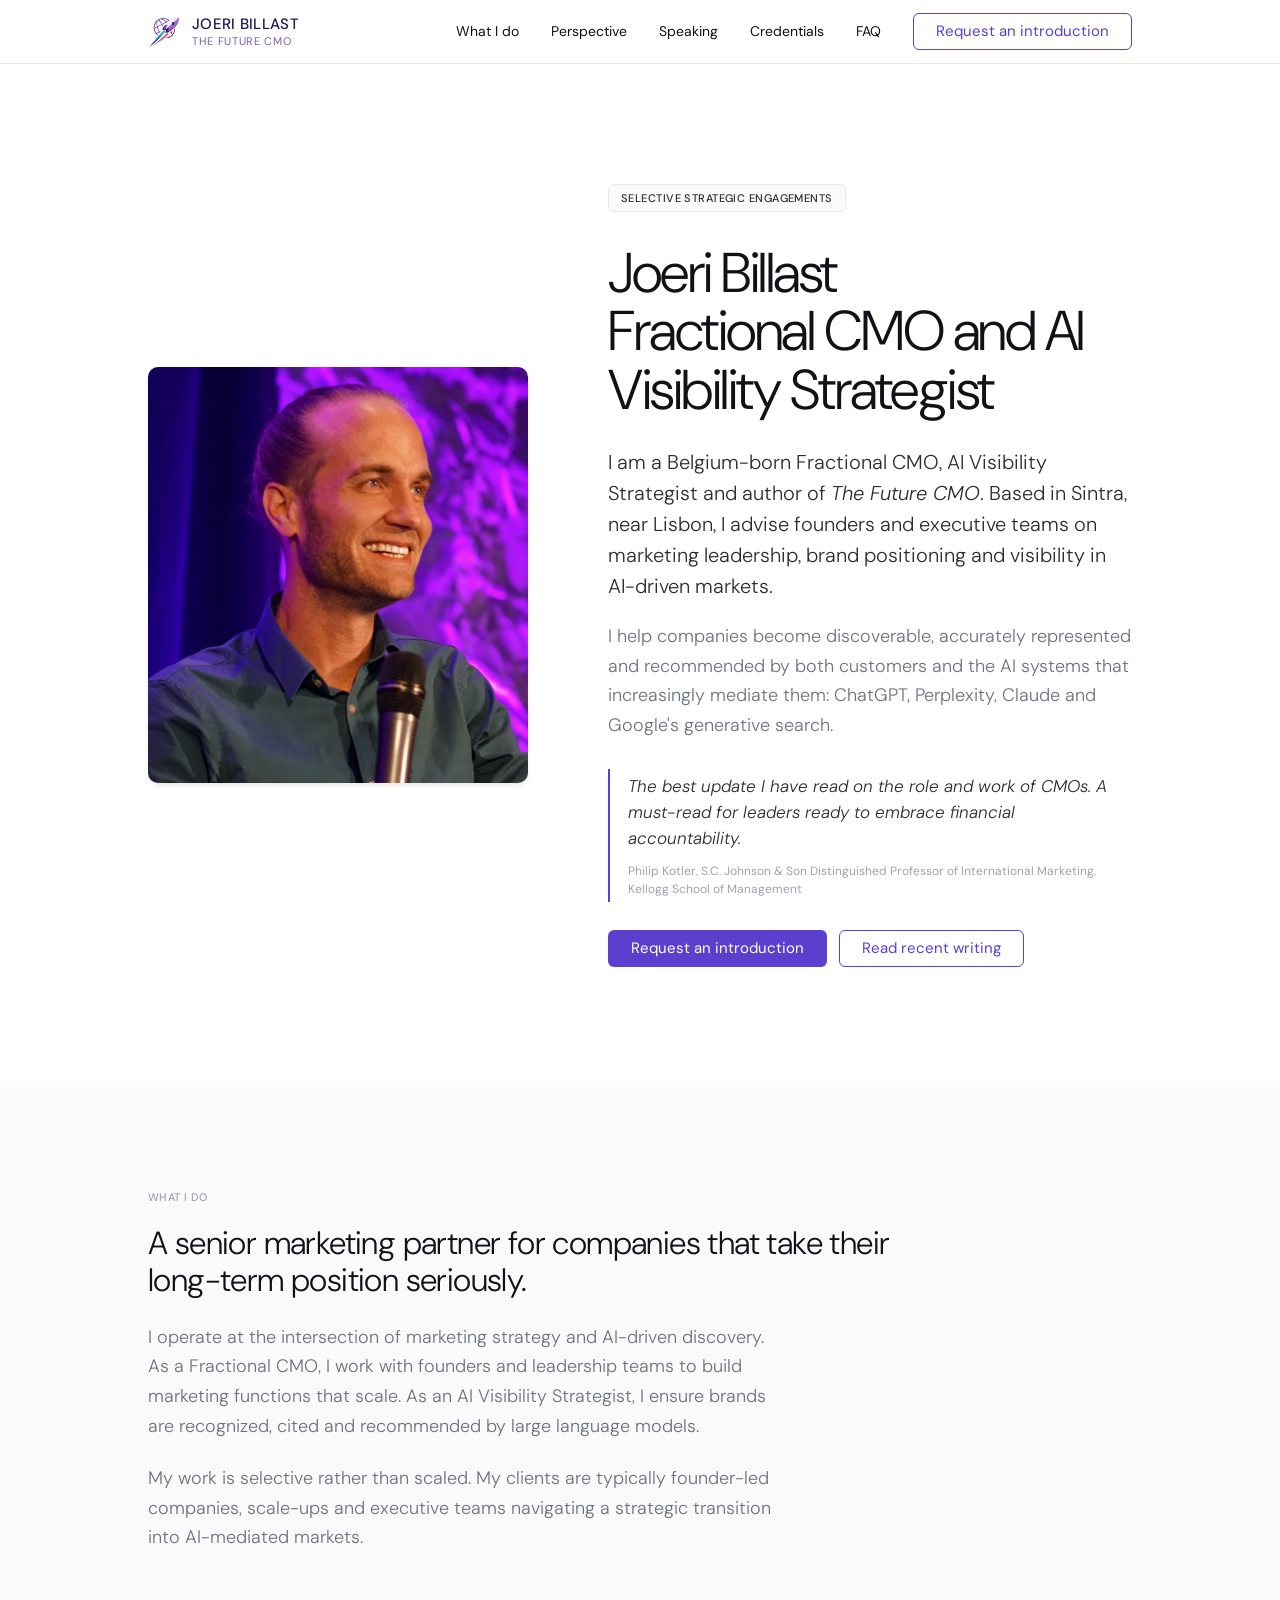
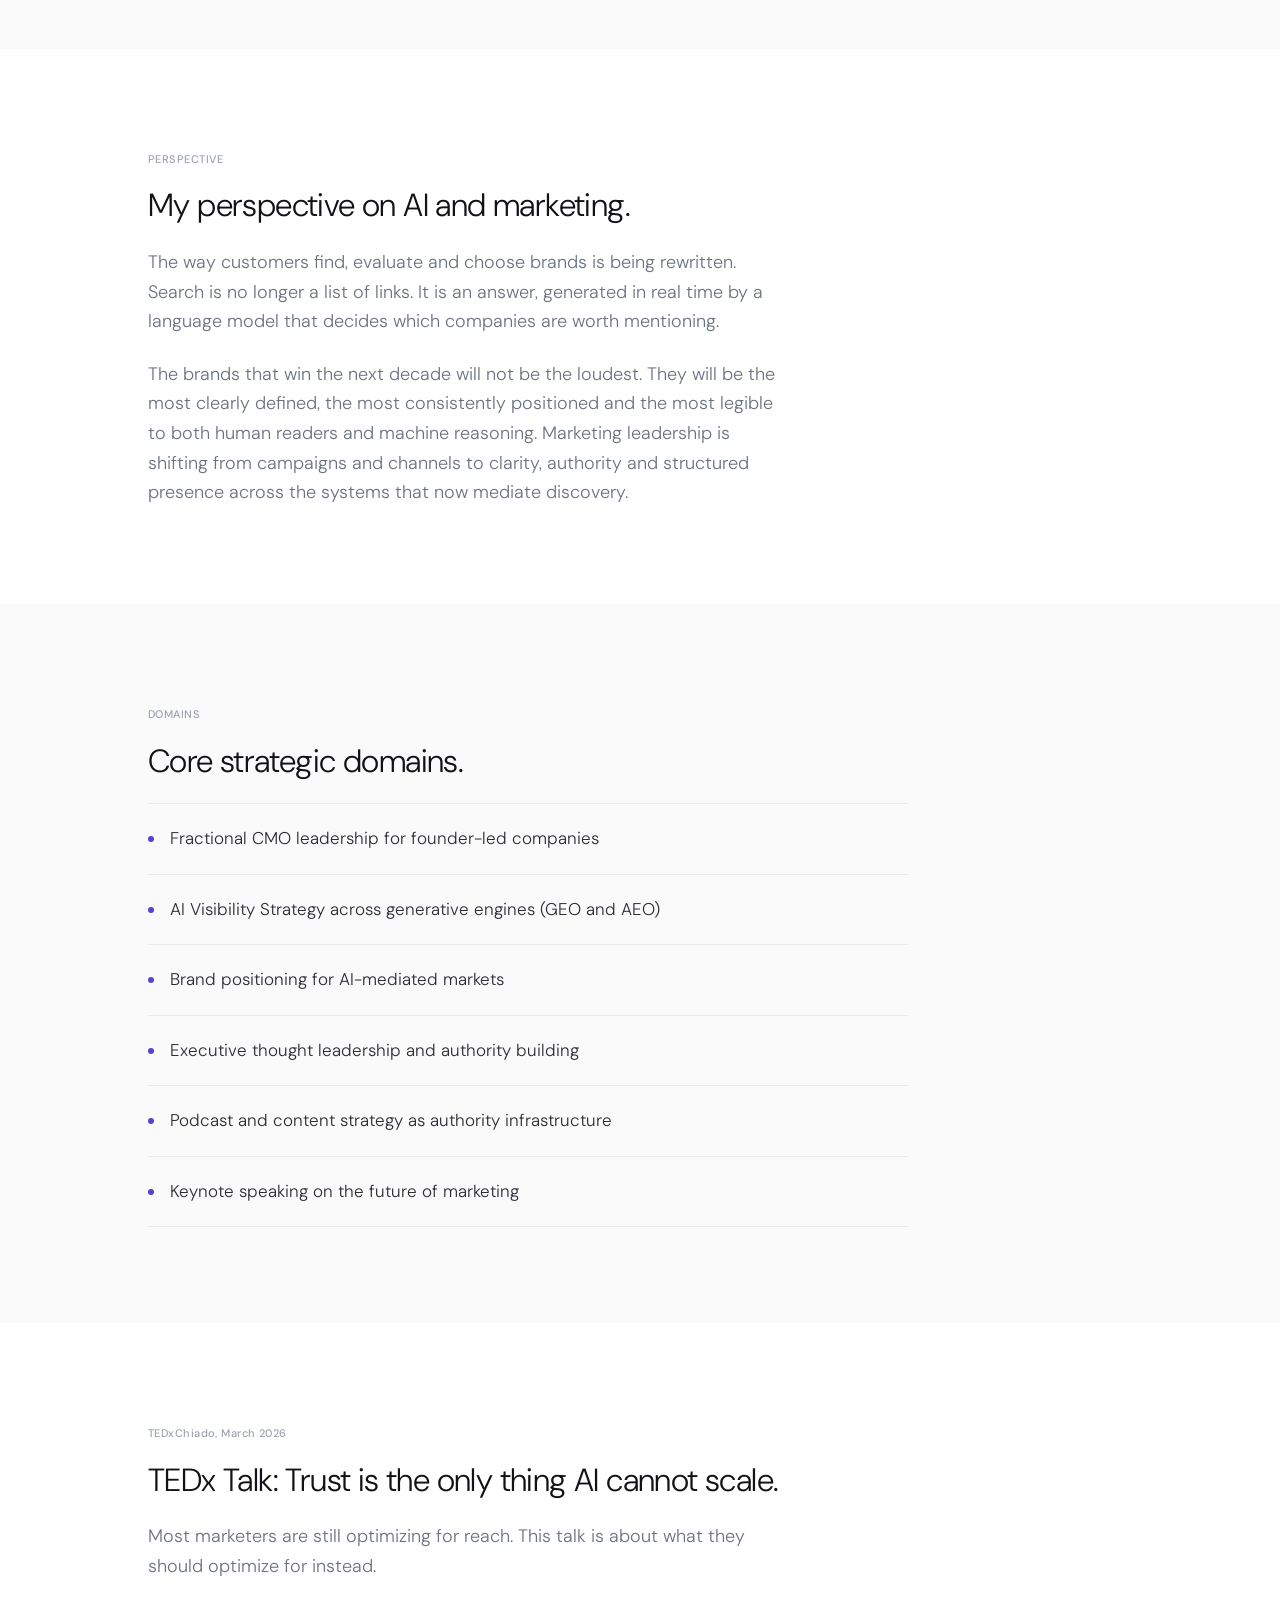
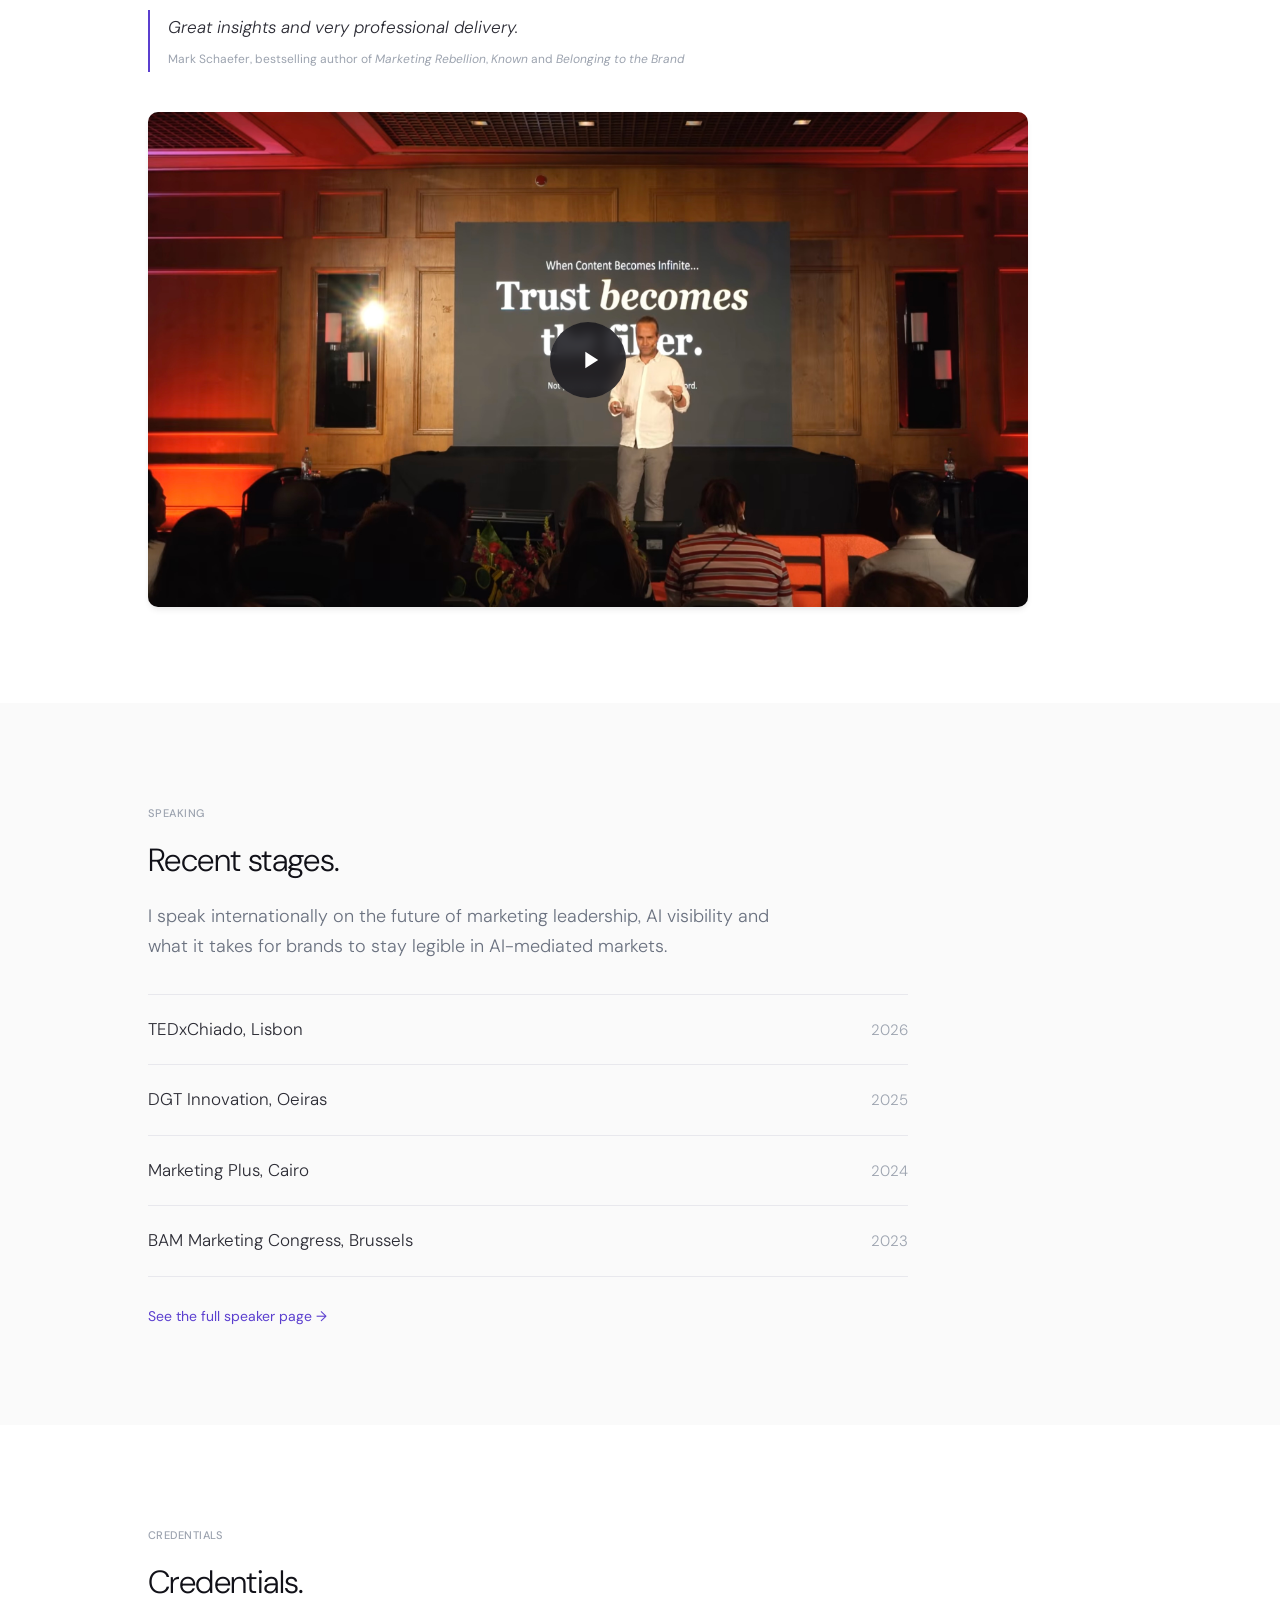
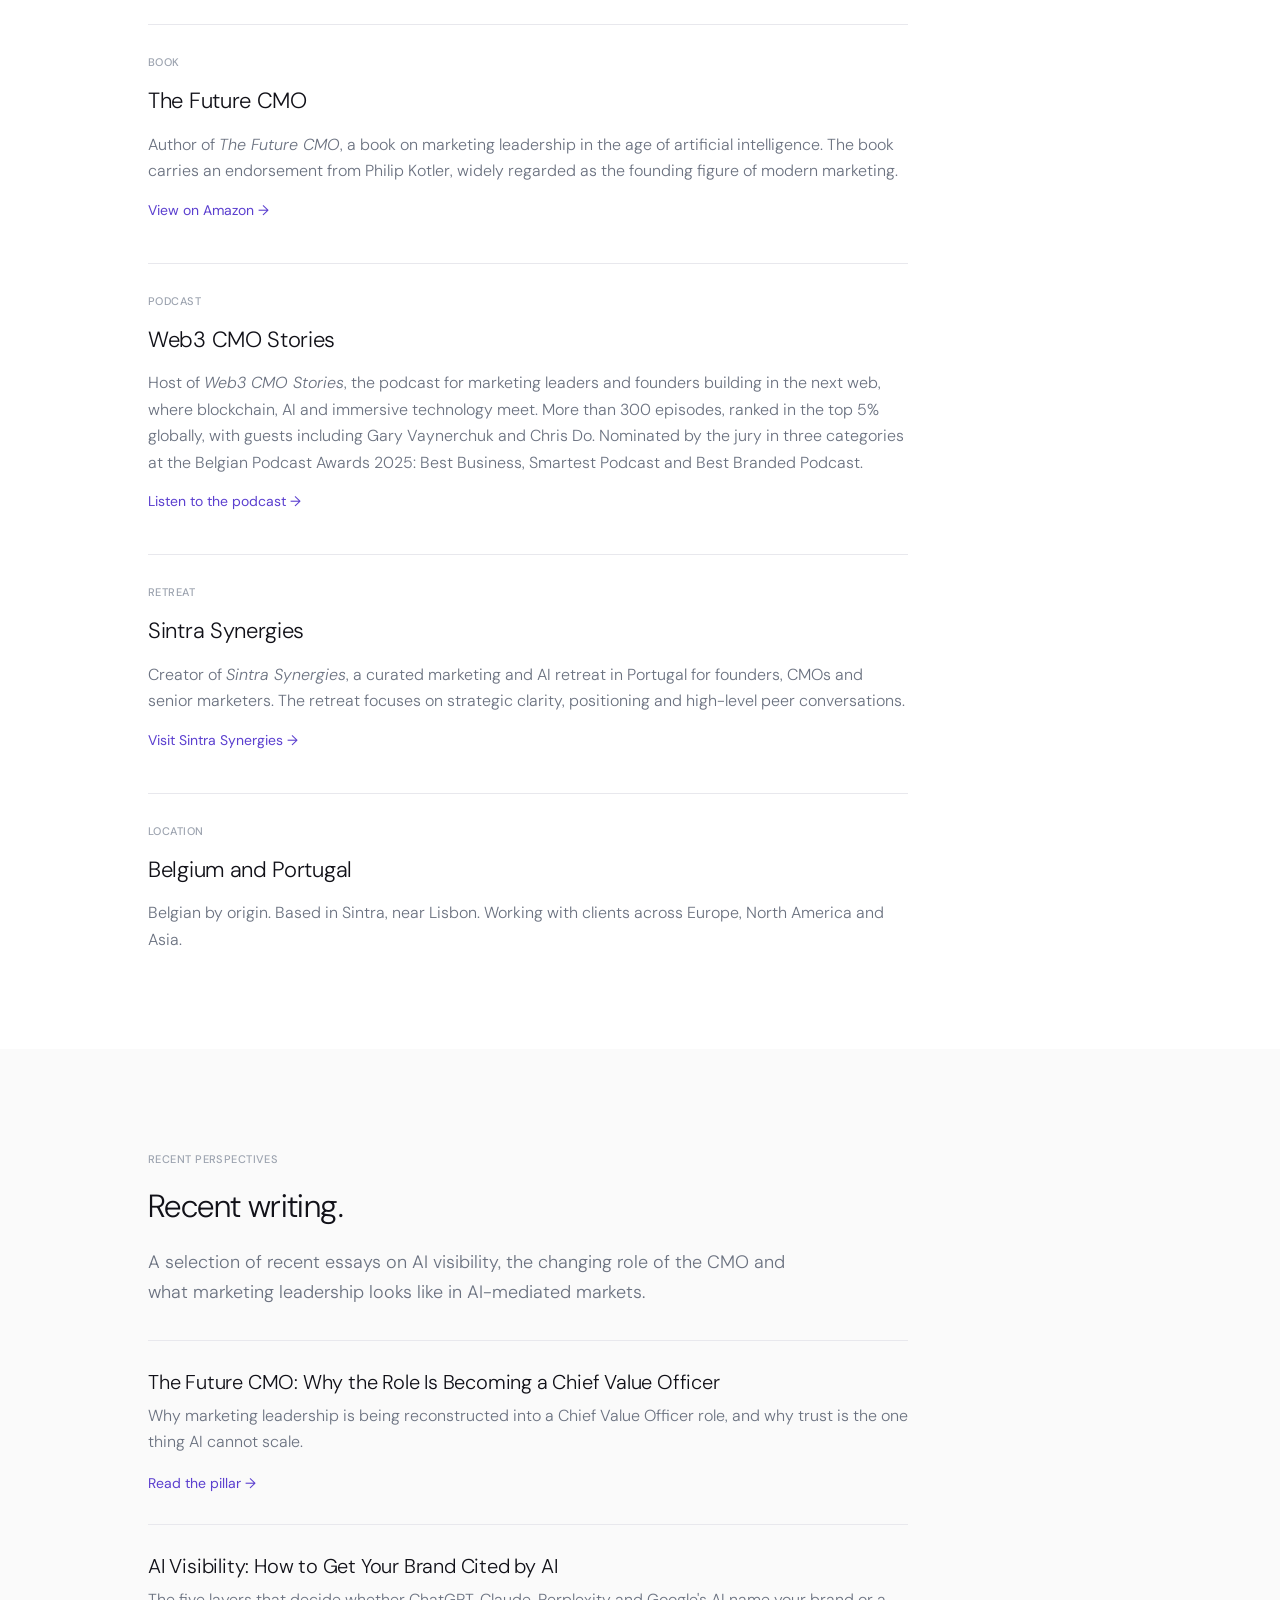
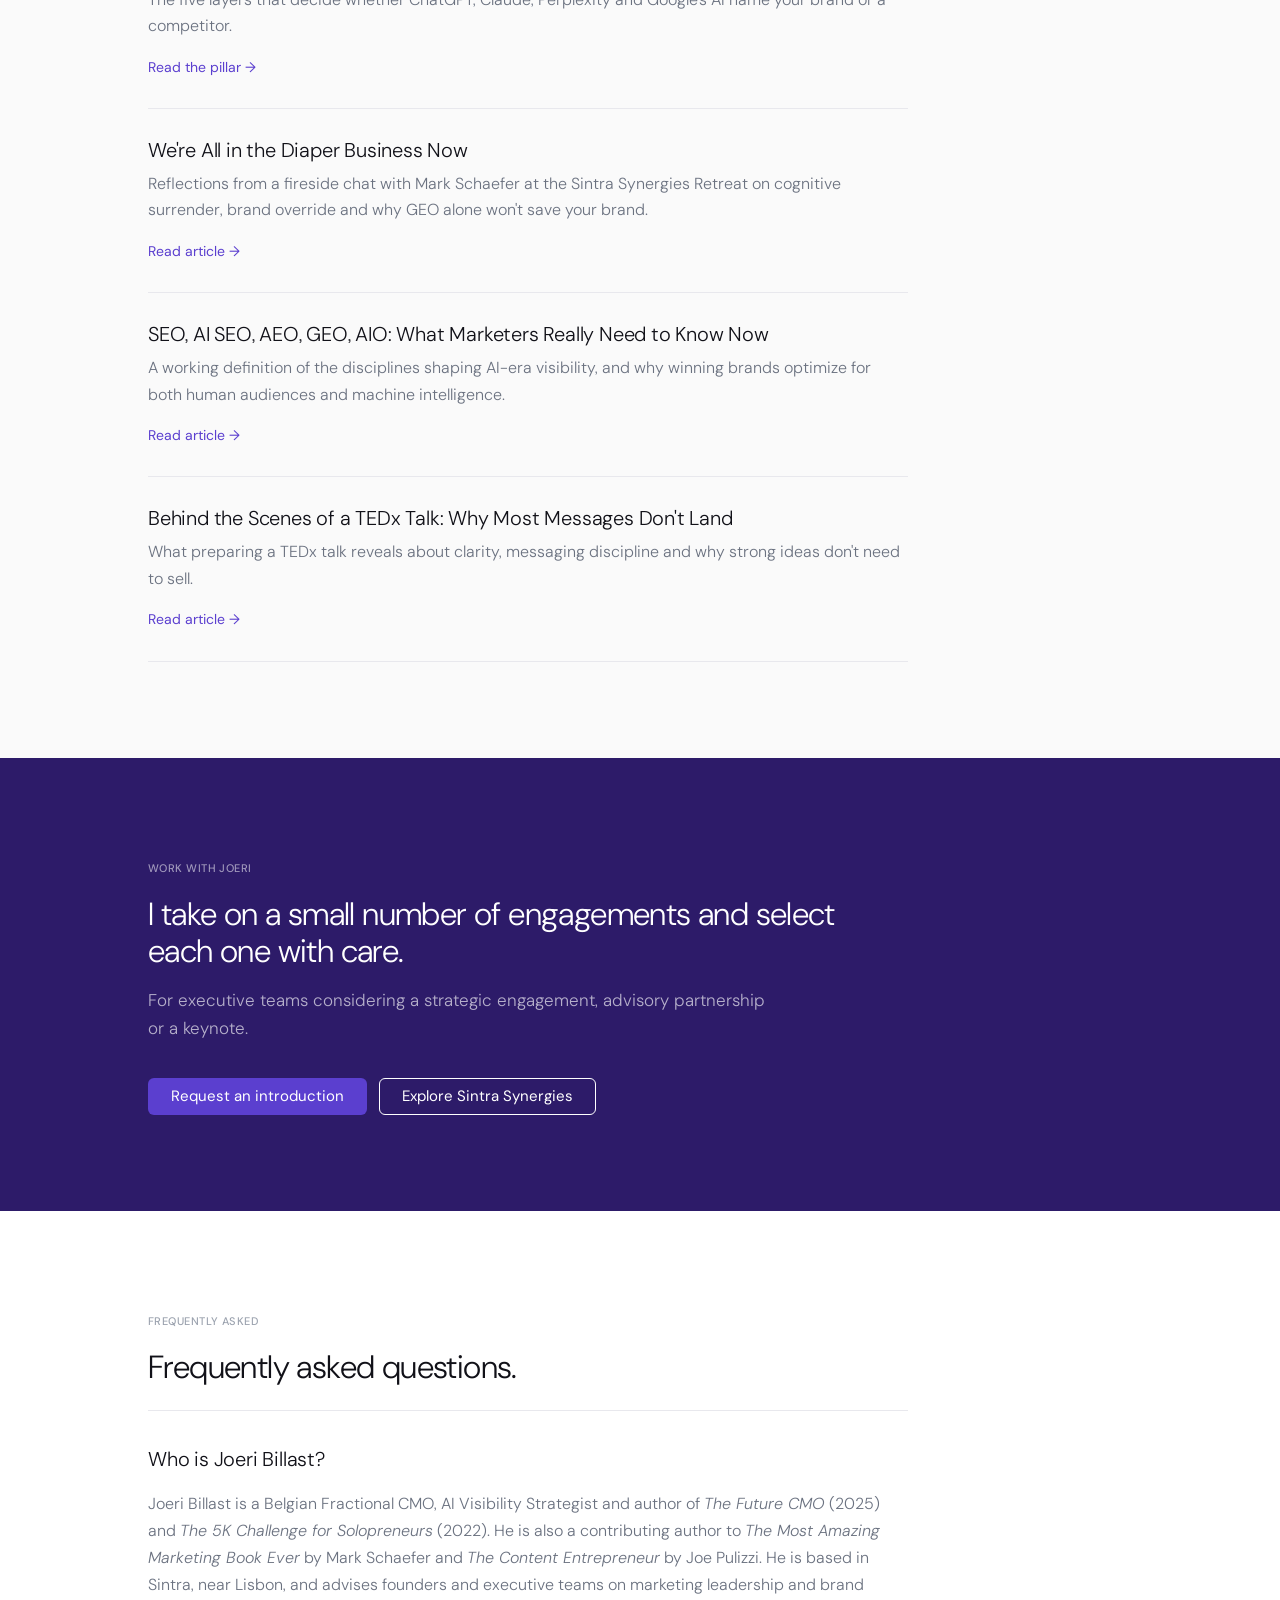
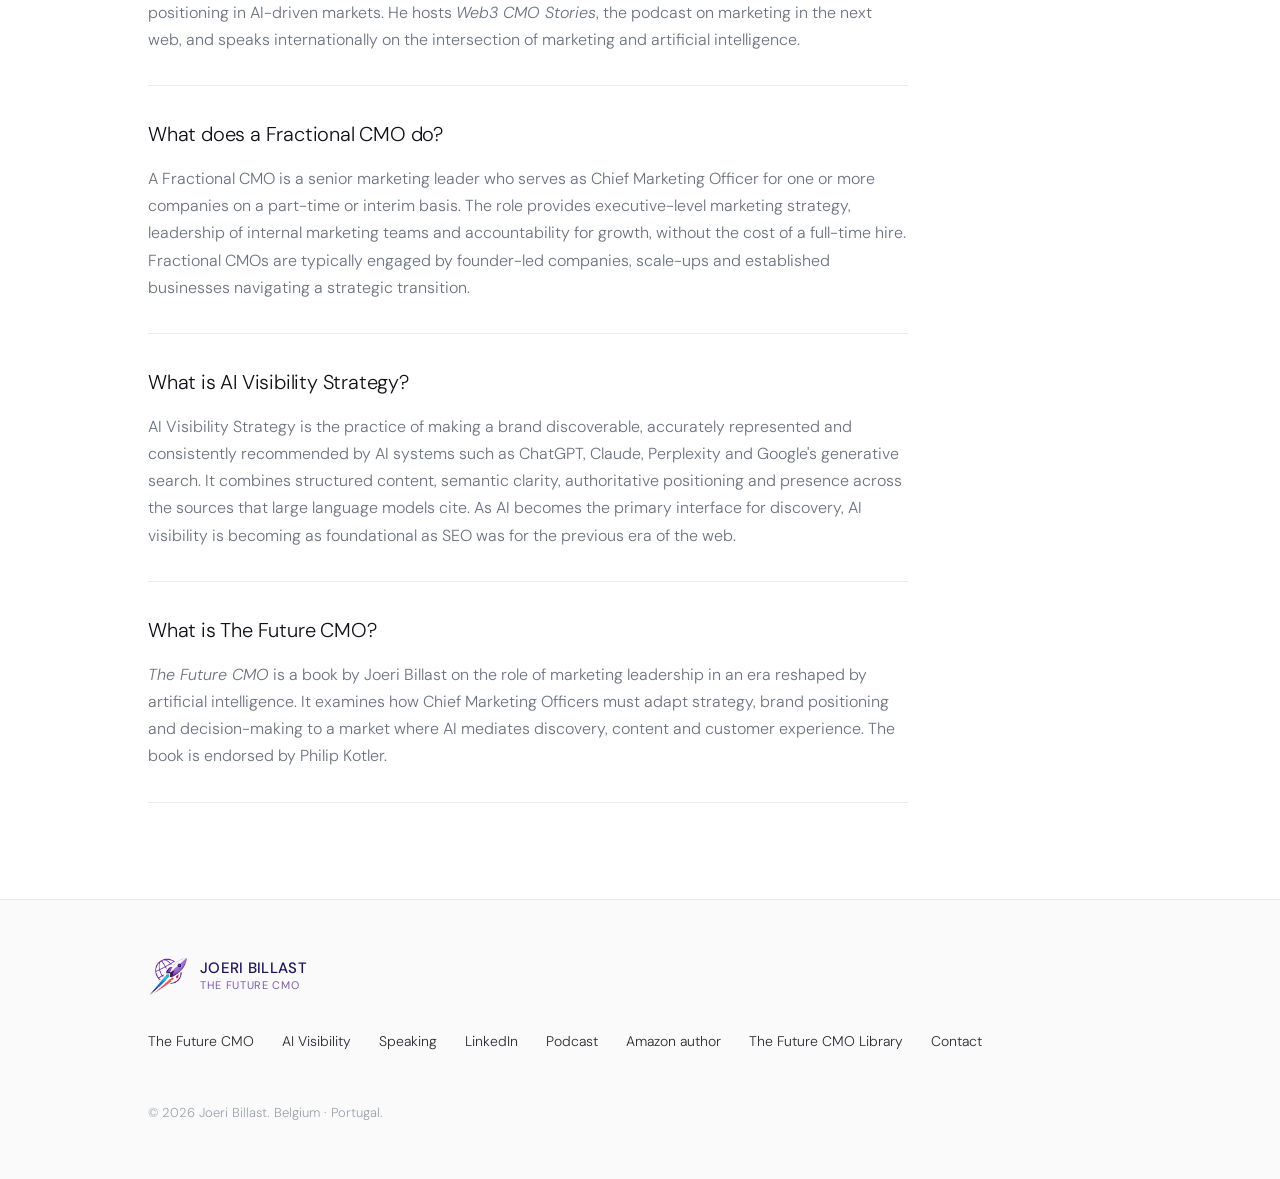
==== commit f1e9bb69: "Updates after checks" ====
--- a/index.html
+++ b/index.html
@@ -536,12 +536,30 @@
       "name": "Joeri Billast",
       "givenName": "Joeri",
       "familyName": "Billast",
-      "jobTitle": ["Fractional CMO", "AI Visibility Strategist", "Author", "Keynote Speaker"],
-      "description": "Joeri Billast is a Belgium-born Fractional CMO, AI Visibility Strategist and author of The Future CMO (2025) and The 5K Challenge for Solopreneurs (2022). He is also a contributing author to The Most Amazing Marketing Book Ever by Mark Schaefer and The Content Entrepreneur by Joe Pulizzi. Based in Sintra, near Lisbon, he advises founders and executive teams across Europe, North America and Asia on marketing leadership, brand positioning and visibility in AI-driven markets. He also created Sintra Synergies, a curated retreat for marketing and AI leadership.",
-      "nationality": "Belgian",
-      "url": "https://joeribillast.com",
-      "mainEntityOfPage": "https://joeribillast.com",
-      "image": "https://webdrie.net/wp-content/uploads/2026/09/Joeri-on-LinkedIn.png",
+      "url": "https://joeribillast.com/",
+      "image": "https://joeribillast.com/assets/joeri-billast-portrait.png",
+      "jobTitle": "Fractional CMO and AI Visibility Strategist",
+      "description": "Belgium-born Fractional CMO and AI Visibility Strategist based in Sintra, near Lisbon. Author of The Future CMO, endorsed by Philip Kotler. Host of Web3 CMO Stories and founder of the Sintra Synergies retreat.",
+      "nationality": {
+        "@type": "Country",
+        "name": "Belgium"
+      },
+      "homeLocation": {
+        "@type": "Place",
+        "name": "Sintra, Portugal"
+      },
+      "worksFor": {
+        "@type": "Organization",
+        "name": "Efficado"
+      },
+      "knowsAbout": [
+        "Marketing leadership",
+        "AI visibility",
+        "Generative engine optimization",
+        "Brand positioning",
+        "Fractional CMO",
+        "Trust in marketing"
+      ],
       "sameAs": [
         "https://www.linkedin.com/in/joeribillast",
         "https://www.youtube.com/c/JoeriBillast",
@@ -555,26 +573,17 @@
         "https://www.amazon.com/author/joeribillast",
         "https://webdrie.net"
       ],
-      "knowsAbout": [
-        "Fractional CMO leadership",
-        "AI Visibility Strategy",
-        "Generative Engine Optimization",
-        "Answer Engine Optimization",
-        "Brand positioning",
-        "Marketing leadership",
-        "Executive thought leadership",
-        "AI-driven discovery systems",
-        "Generative search",
-        "Marketing leadership in AI environments"
-      ],
-      "homeLocation": {
-        "@type": "Place",
-        "address": { "@type": "PostalAddress", "addressCountry": "PT" }
-      },
+      "mainEntityOfPage": "https://joeribillast.com",
       "subjectOf": [
-        { "@id": "https://joeribillast.com/#tedx-talk" },
-        { "@id": "https://joeribillast.com/future-cmo#article" },
-        { "@id": "https://joeribillast.com/ai-visibility#article" }
+        {
+          "@id": "https://joeribillast.com/#tedx-talk"
+        },
+        {
+          "@id": "https://joeribillast.com/future-cmo#article"
+        },
+        {
+          "@id": "https://joeribillast.com/ai-visibility#article"
+        }
       ]
     },
     {
@@ -582,17 +591,48 @@
       "@id": "https://joeribillast.com/#website",
       "name": "Joeri Billast",
       "url": "https://joeribillast.com",
-      "publisher": { "@id": "https://joeribillast.com/#person" },
+      "publisher": {
+        "@id": "https://joeribillast.com/#person"
+      },
       "inLanguage": "en"
+    },
+    {
+      "@type": "ProfilePage",
+      "@id": "https://joeribillast.com/#profilepage",
+      "url": "https://joeribillast.com/",
+      "name": "Joeri Billast | Fractional CMO and AI Visibility Strategist",
+      "mainEntity": {
+        "@id": "https://joeribillast.com/#person"
+      },
+      "isPartOf": {
+        "@id": "https://joeribillast.com/#website"
+      }
     },
     {
       "@type": "Book",
       "@id": "https://joeribillast.com/#future-cmo-book",
       "name": "The Future CMO",
-      "author": { "@id": "https://joeribillast.com/#person" },
+      "author": {
+        "@id": "https://joeribillast.com/#person"
+      },
+      "datePublished": "2025",
+      "inLanguage": "en",
+      "url": "https://www.amazon.com/Future-CMO-Modern-Trust-Visibility-ebook/dp/B0FNLBZGB9",
+      "workExample": [
+        {
+          "@type": "Book",
+          "bookFormat": "https://schema.org/EBook",
+          "isbn": "9789464516234",
+          "datePublished": "2025"
+        },
+        {
+          "@type": "Book",
+          "bookFormat": "https://schema.org/Paperback",
+          "isbn": "9789464516241",
+          "datePublished": "2025"
+        }
+      ],
       "about": "Marketing leadership in the age of artificial intelligence",
-      "datePublished": "2025",
-      "url": "https://www.amazon.com/Future-CMO-Modern-Trust-Visibility-ebook/dp/B0FNLBZGB9/",
       "review": {
         "@type": "Review",
         "author": {
@@ -604,14 +644,16 @@
             "name": "Kellogg School of Management"
           }
         },
-        "reviewBody": "The best update that I have read on the role and work of CMOs. A must-read for leaders ready to embrace financial accountability."
+        "reviewBody": "The best update I have read on the role and work of CMOs. A must-read for leaders ready to embrace financial accountability."
       }
     },
     {
       "@type": "Book",
       "@id": "https://joeribillast.com/#5k-challenge-book",
       "name": "The 5K Challenge for Solopreneurs",
-      "author": { "@id": "https://joeribillast.com/#person" },
+      "author": {
+        "@id": "https://joeribillast.com/#person"
+      },
       "about": "How solopreneurs can grow revenue through smart marketing without spending more",
       "datePublished": "2022",
       "url": "https://www.amazon.com/5K-Challenge-Solopreneurs-through-Spending-ebook/dp/B0B8BXR7NF/"
@@ -621,9 +663,14 @@
       "@id": "https://www.cmo-stories.com/#podcast",
       "name": "Web3 CMO Stories",
       "url": "https://www.cmo-stories.com",
-      "author": { "@id": "https://joeribillast.com/#person" },
-      "description": "Web3 CMO Stories is a podcast hosted by Joeri Billast that explores the intersection of Web3, AI and marketing leadership. The show ranks in the top 5% of podcasts globally with more than 300 episodes published. Past guests include Gary Vaynerchuk and Chris Do.",
-      "numberOfEpisodes": 300,
+      "webFeed": "https://feeds.buzzsprout.com/1903080.rss",
+      "author": {
+        "@id": "https://joeribillast.com/#person"
+      },
+      "creator": {
+        "@id": "https://joeribillast.com/#person"
+      },
+      "description": "The podcast for marketing leaders and founders building in the next web, where blockchain, AI and immersive technology meet. More than 300 episodes, ranked in the top 5% globally.",
       "inLanguage": "en"
     },
     {
@@ -641,7 +688,9 @@
           "addressCountry": "PT"
         }
       },
-      "organizer": { "@id": "https://joeribillast.com/#person" }
+      "organizer": {
+        "@id": "https://joeribillast.com/#person"
+      }
     },
     {
       "@type": "VideoObject",
@@ -656,15 +705,32 @@
         "@type": "Organization",
         "name": "TEDxChiado"
       },
-      "author": { "@id": "https://joeribillast.com/#person" },
+      "author": {
+        "@id": "https://joeribillast.com/#person"
+      },
       "about": [
-        {"@type": "Thing", "name": "AI Visibility"},
-        {"@type": "Thing", "name": "Marketing Leadership"},
-        {"@type": "Thing", "name": "Brand Trust"}
+        {
+          "@type": "Thing",
+          "name": "AI Visibility"
+        },
+        {
+          "@type": "Thing",
+          "name": "Marketing Leadership"
+        },
+        {
+          "@type": "Thing",
+          "name": "Brand Trust"
+        }
       ],
       "mentions": [
-        {"@id": "https://joeribillast.com/#future-cmo-book"},
-        {"@type": "Organization", "name": "Edelman", "url": "https://www.edelman.com/trust"}
+        {
+          "@id": "https://joeribillast.com/#future-cmo-book"
+        },
+        {
+          "@type": "Organization",
+          "name": "Edelman",
+          "url": "https://www.edelman.com/trust"
+        }
       ],
       "locationCreated": {
         "@type": "Place",
@@ -784,7 +850,7 @@
           </p>
 
           <blockquote class="hero__quote">
-            <p>The best update that I have read on the role and work of CMOs. A must-read for leaders ready to embrace financial accountability.</p>
+            <p>The best update I have read on the role and work of CMOs. A must-read for leaders ready to embrace financial accountability.</p>
             <cite>Philip Kotler, S.C. Johnson &amp; Son Distinguished Professor of International Marketing, Kellogg School of Management</cite>
           </blockquote>
 
@@ -847,7 +913,7 @@
     <!-- ===================== TEDX TALK ===================== -->
     <section id="tedx" class="section" aria-labelledby="tedx-title">
       <div class="section__inner">
-        <div class="eyebrow-row"><span class="t-eyebrow" style="text-transform: none;">TEDxChiado, May 2026</span></div>
+        <div class="eyebrow-row"><span class="t-eyebrow" style="text-transform: none;">TEDxChiado, March 2026</span></div>
         <h2 id="tedx-title" class="t-h2">TEDx Talk: Trust is the only thing AI cannot scale.</h2>
         <div class="reading">
           <p class="t-body-lg">
@@ -923,7 +989,7 @@
           <article class="cred">
             <div class="cred__label">Podcast</div>
             <h3>Web3 CMO Stories</h3>
-            <p>Host of <em>Web3 CMO Stories</em>, the podcast for marketing leaders and founders building in the next web, where blockchain, AI and immersive technology meet. More than 300 episodes, ranked in the top 5% globally, with guests including Gary Vaynerchuk and Chris Do.</p>
+            <p>Host of <em>Web3 CMO Stories</em>, the podcast for marketing leaders and founders building in the next web, where blockchain, AI and immersive technology meet. More than 300 episodes, ranked in the top 5% globally, with guests including Gary Vaynerchuk and Chris Do. Nominated by the jury in three categories at the Belgian Podcast Awards 2025: Best Business, Smartest Podcast and Best Branded Podcast.</p>
             <a class="cred__link" href="https://www.cmo-stories.com" rel="noopener">Listen to the podcast</a>
           </article>
 
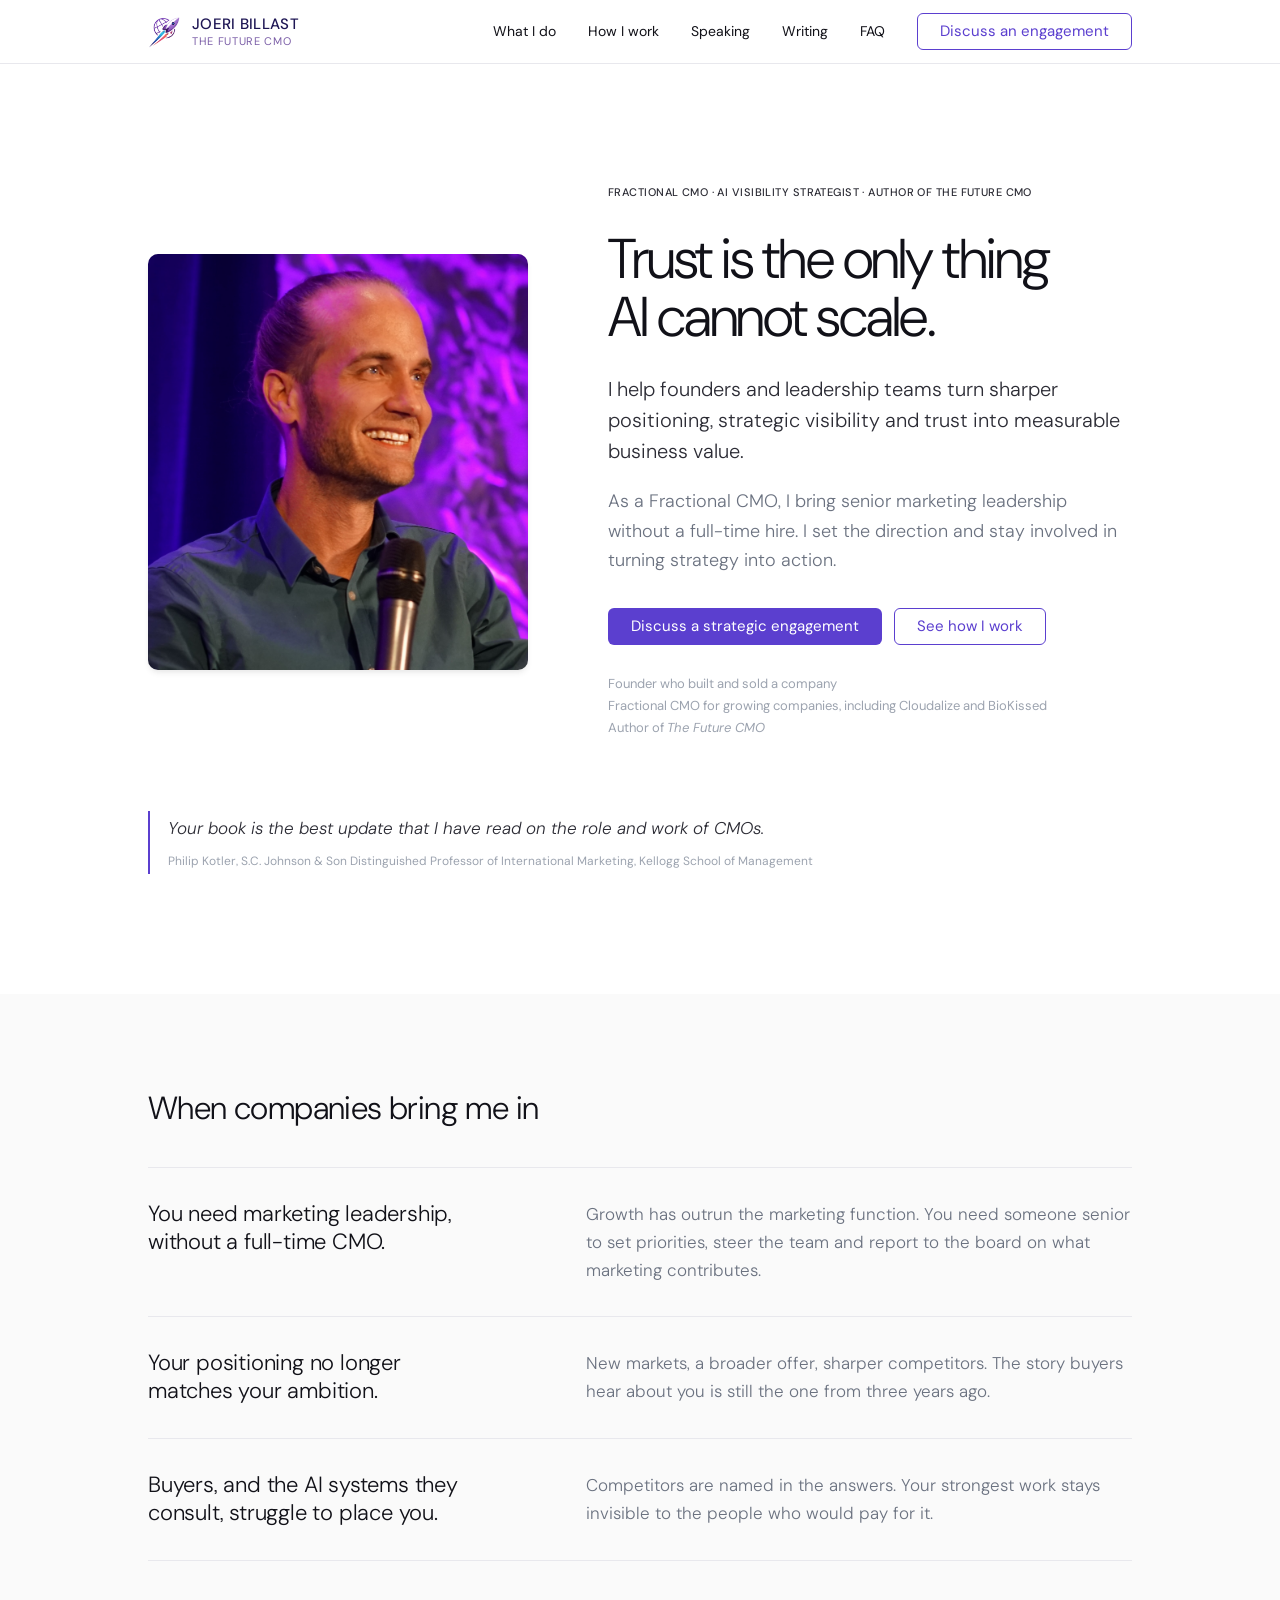
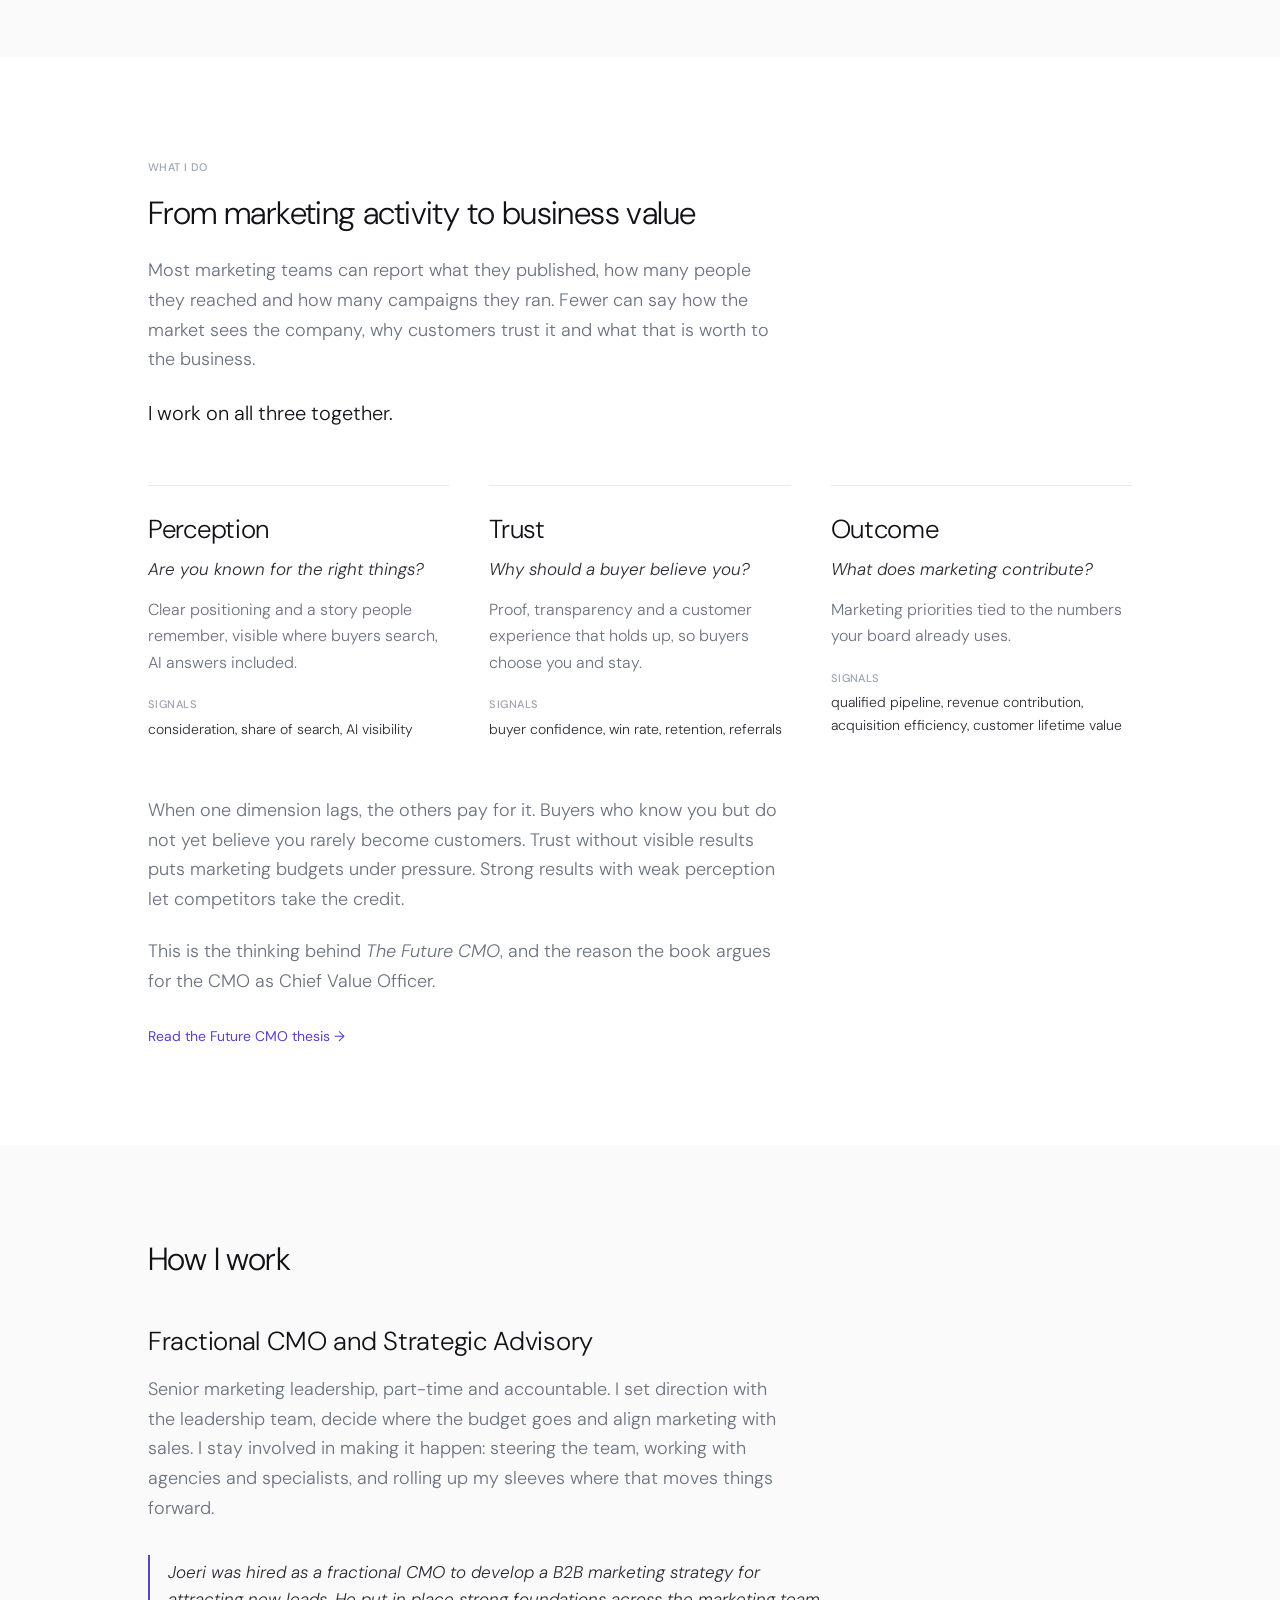
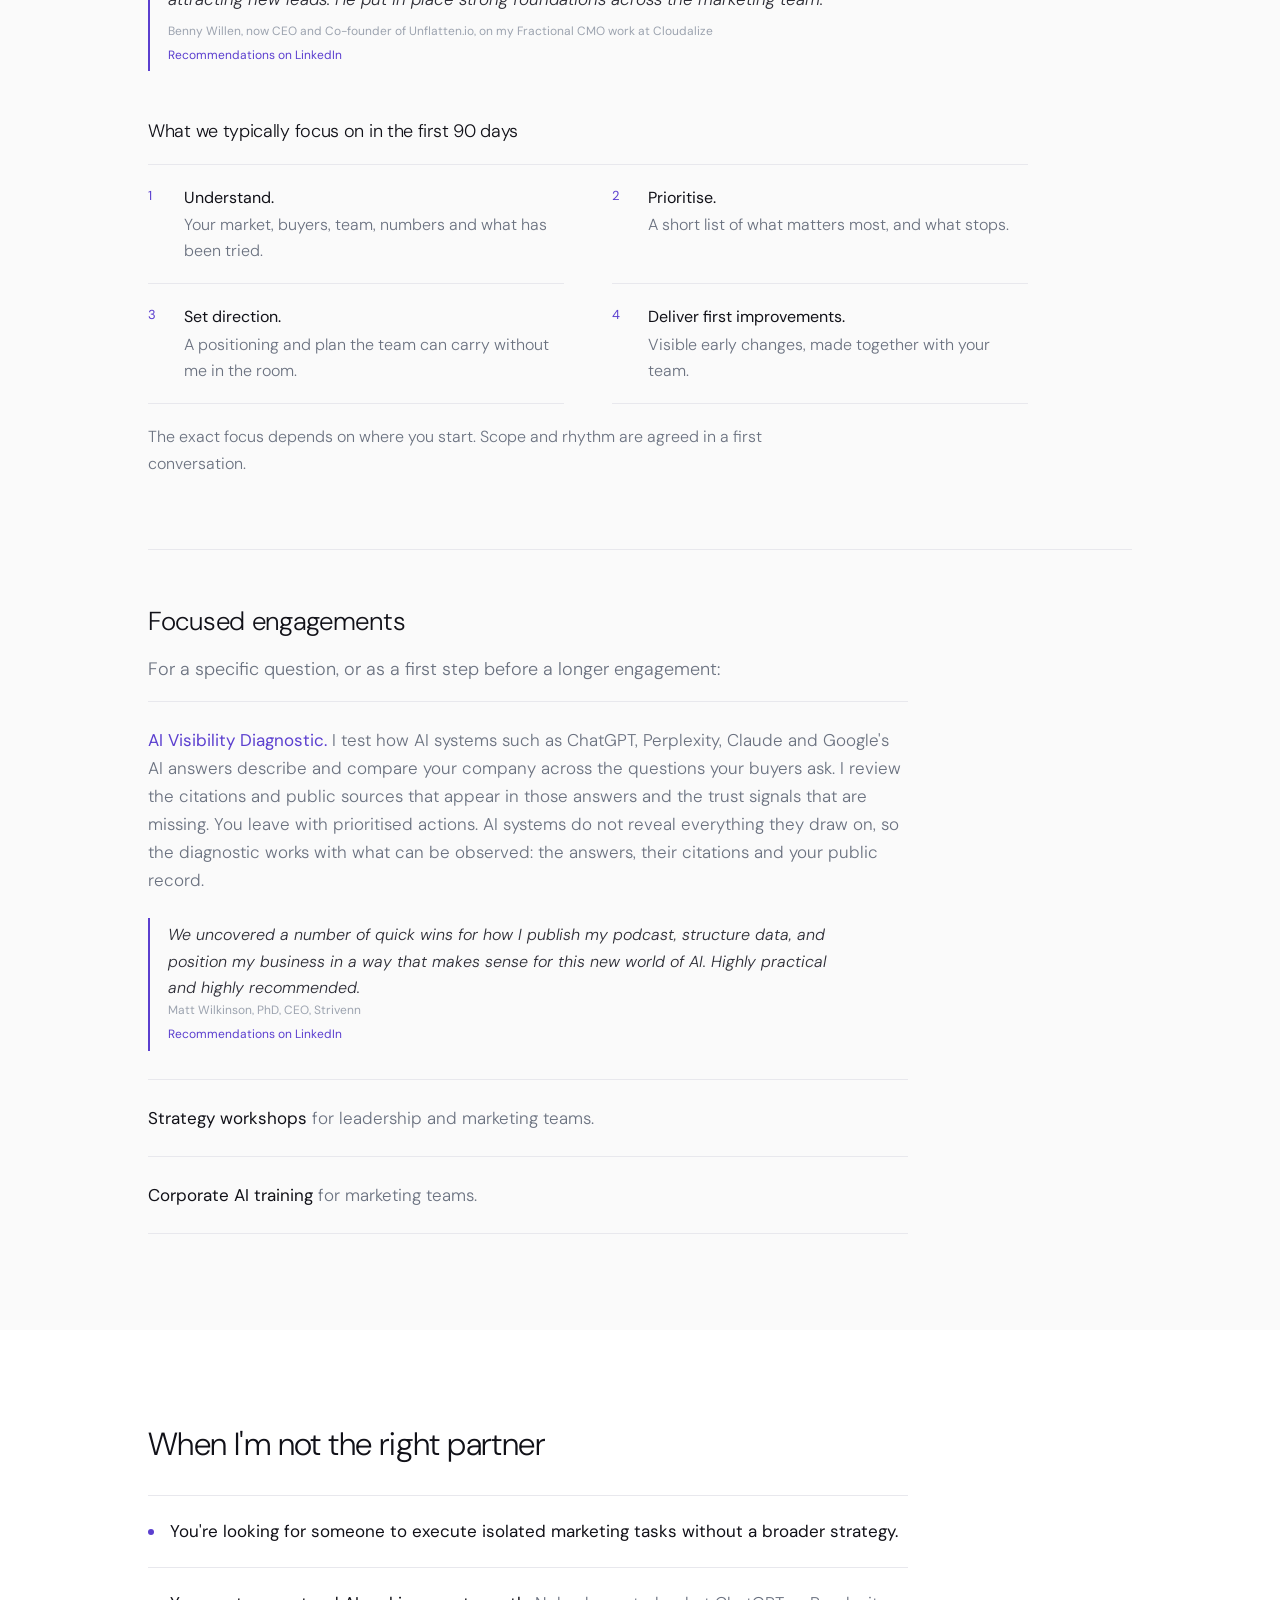
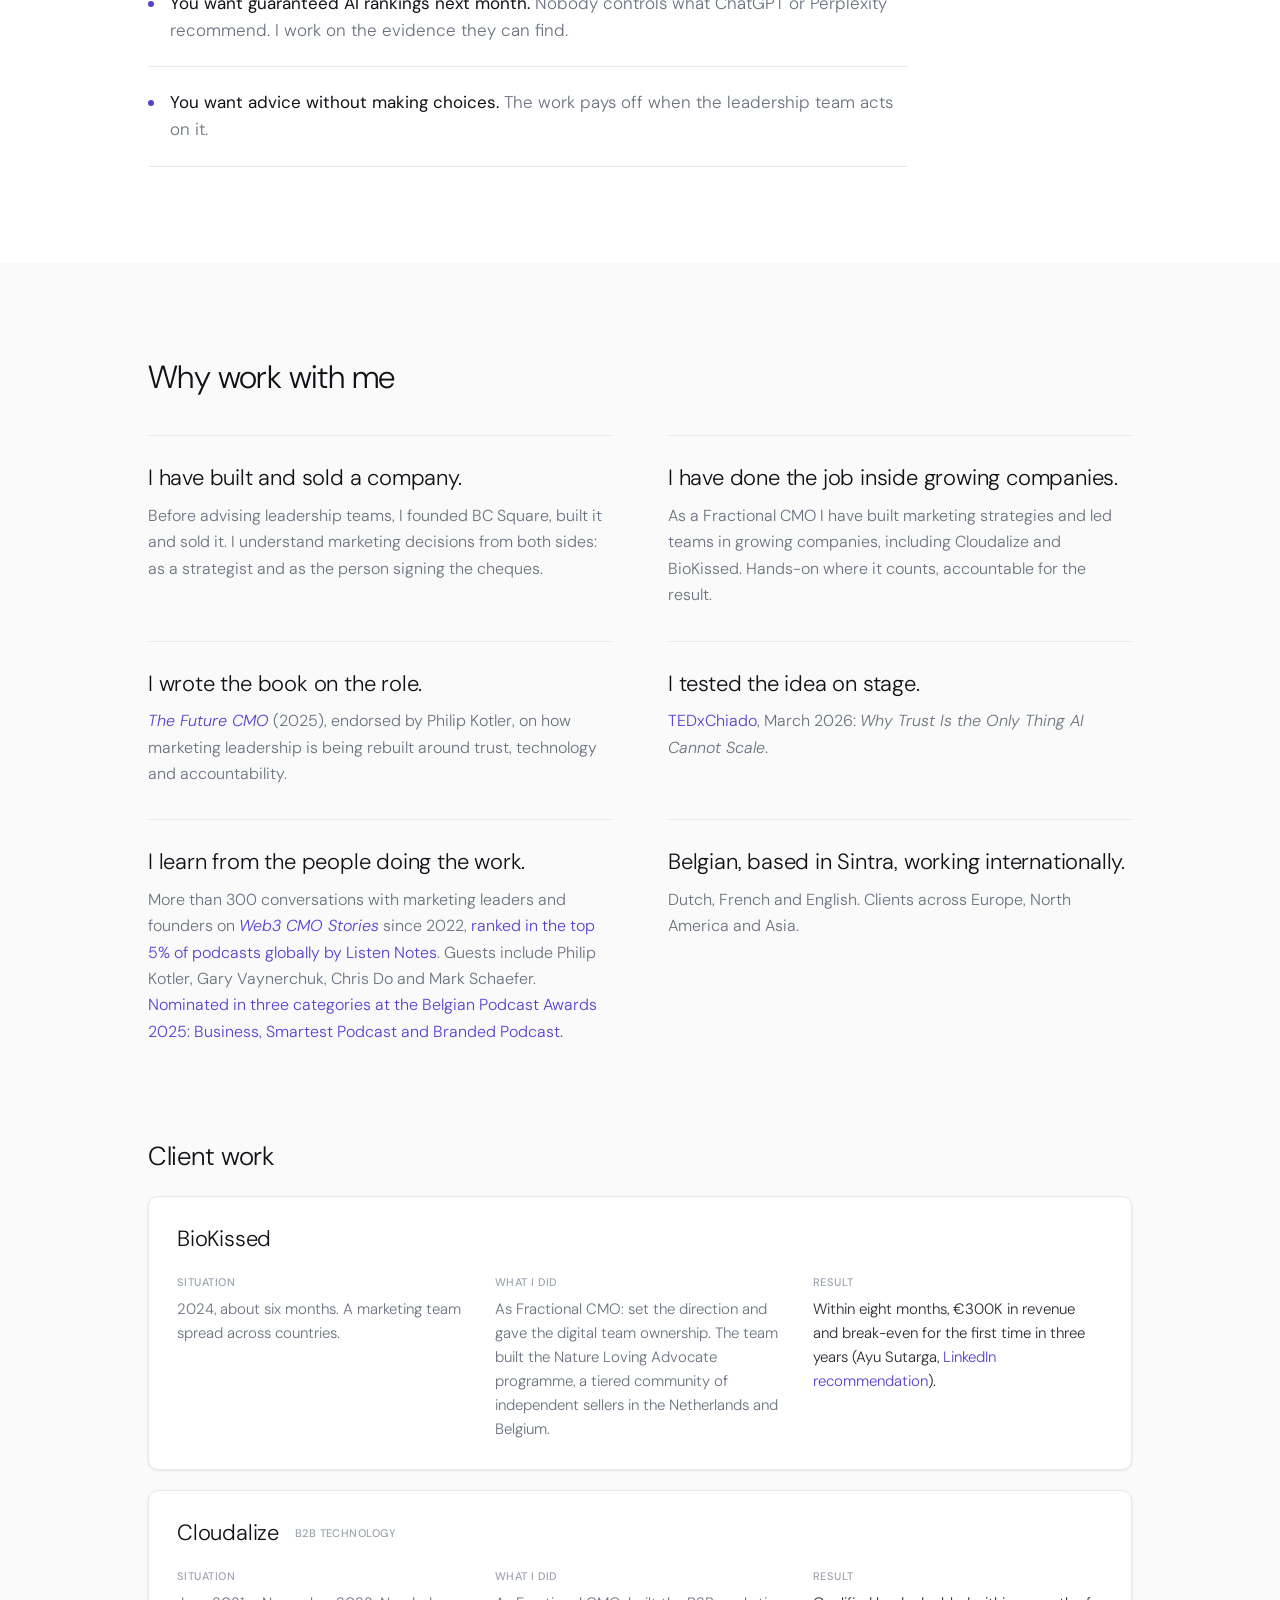
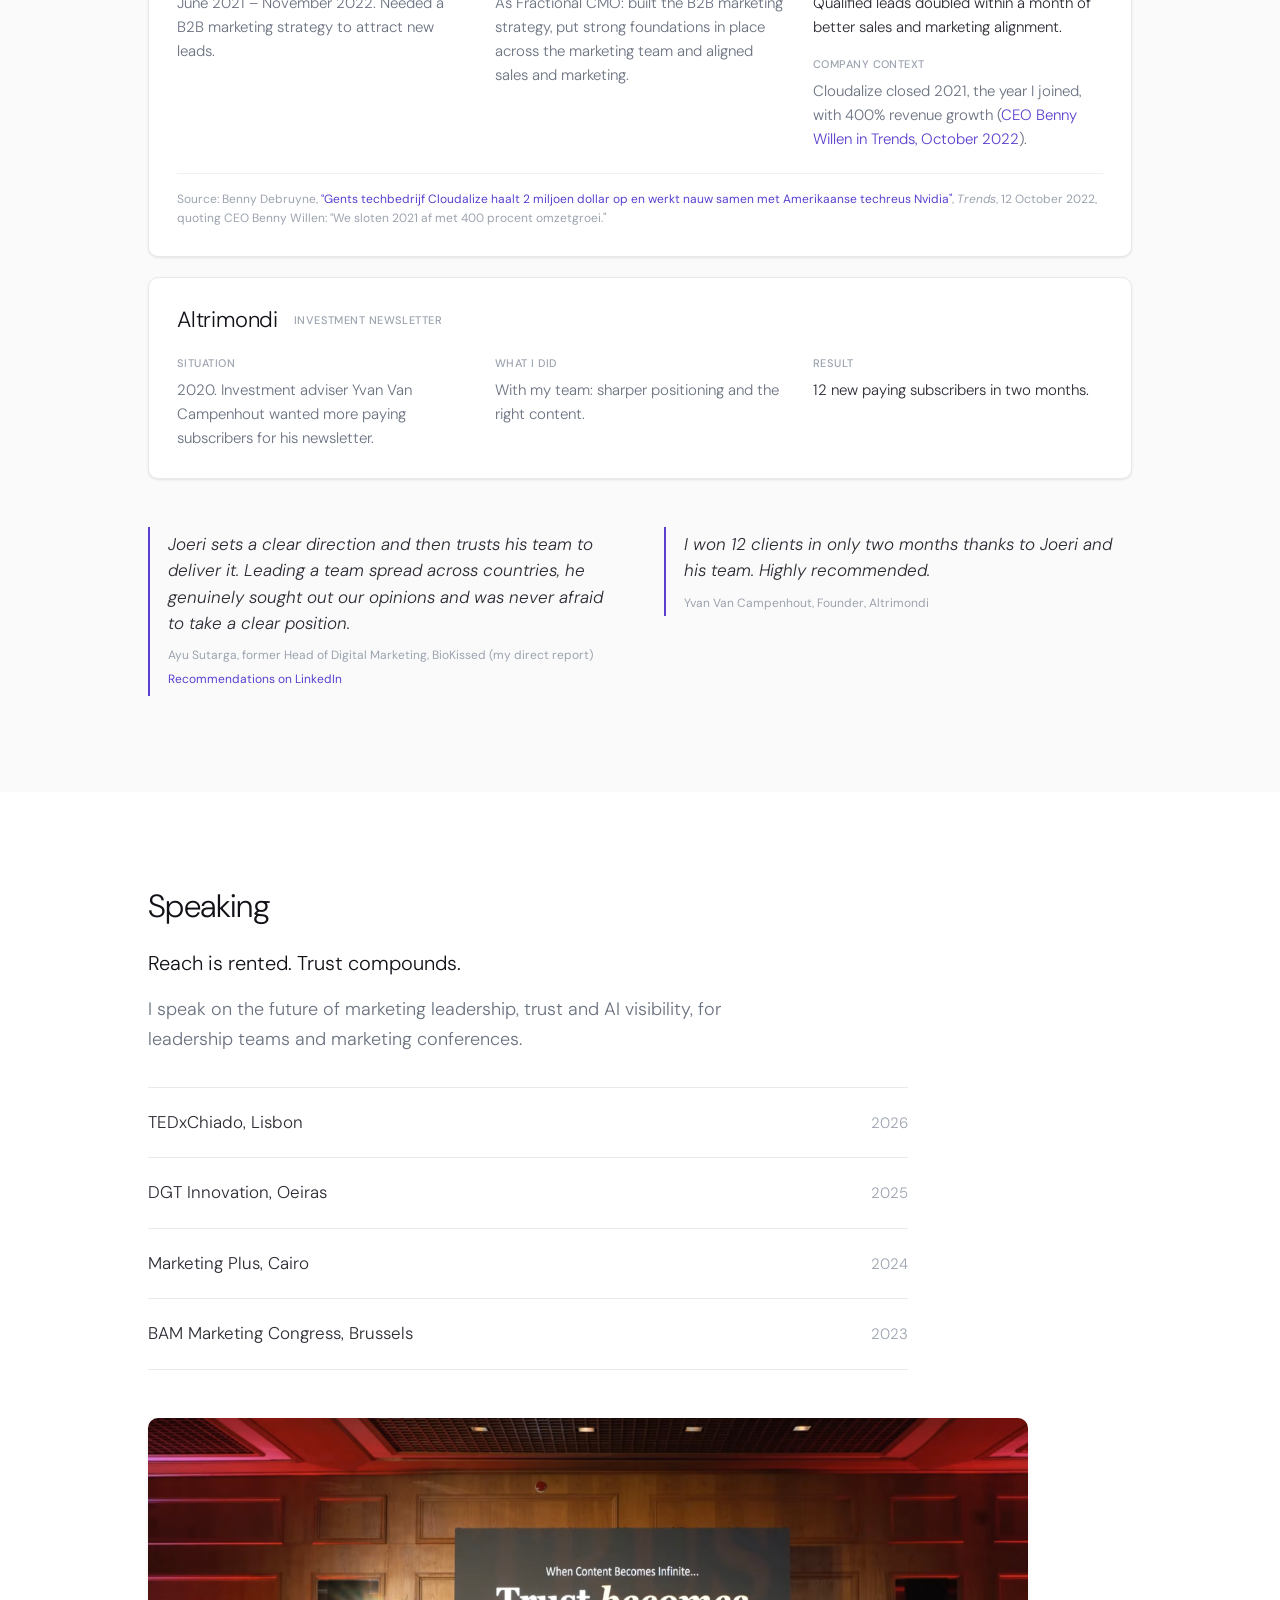
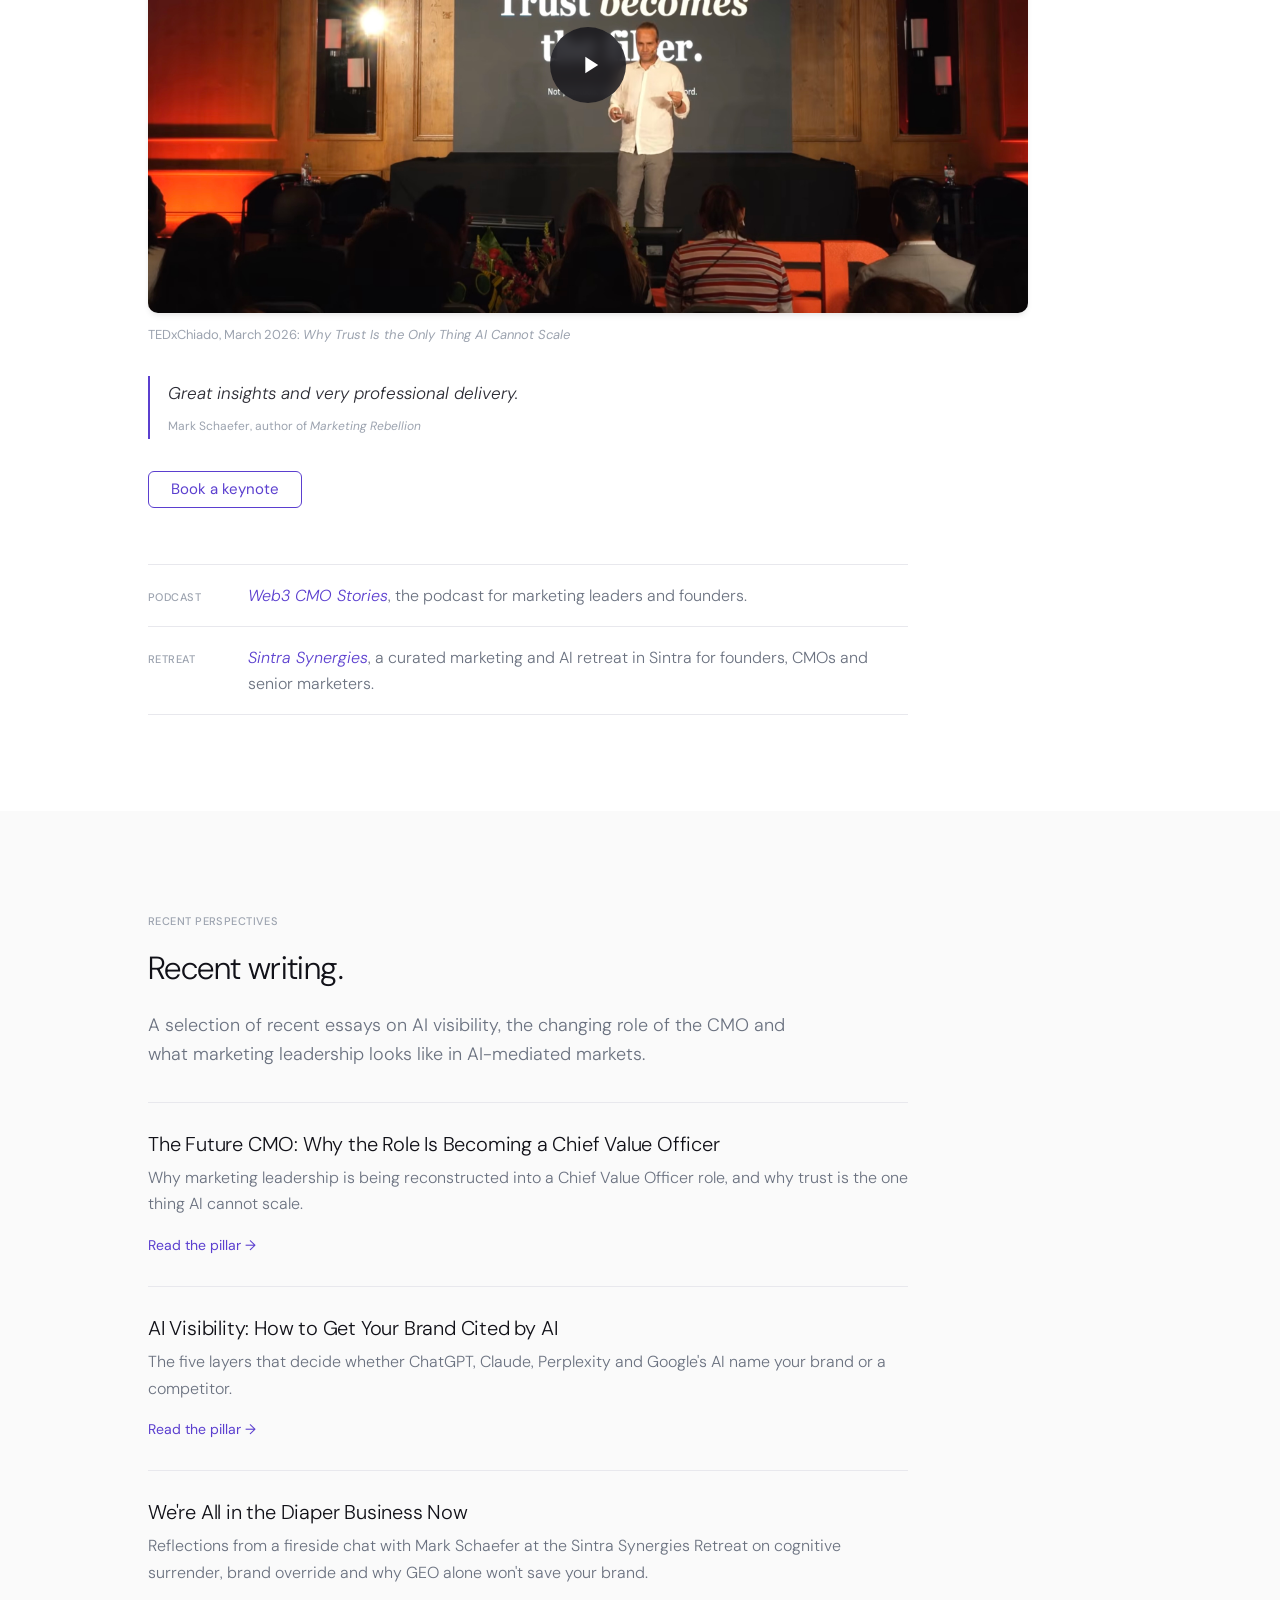
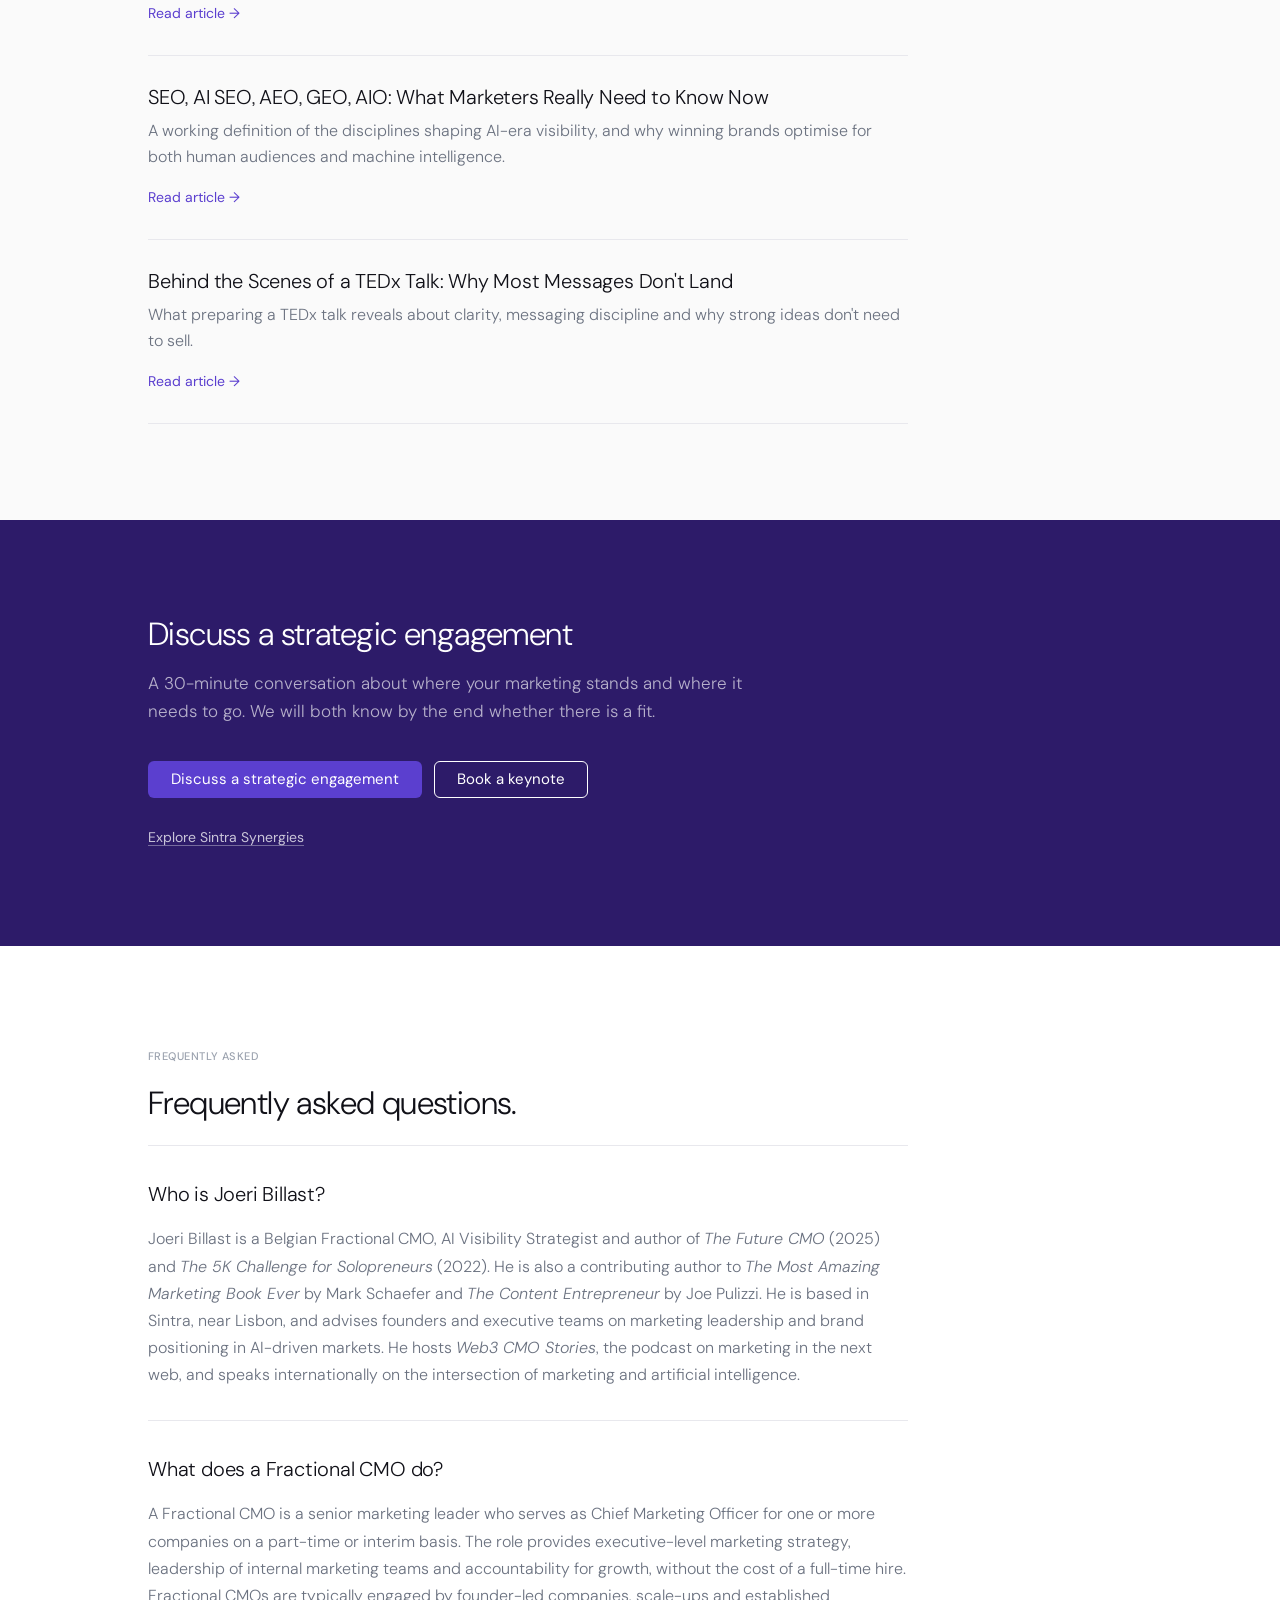
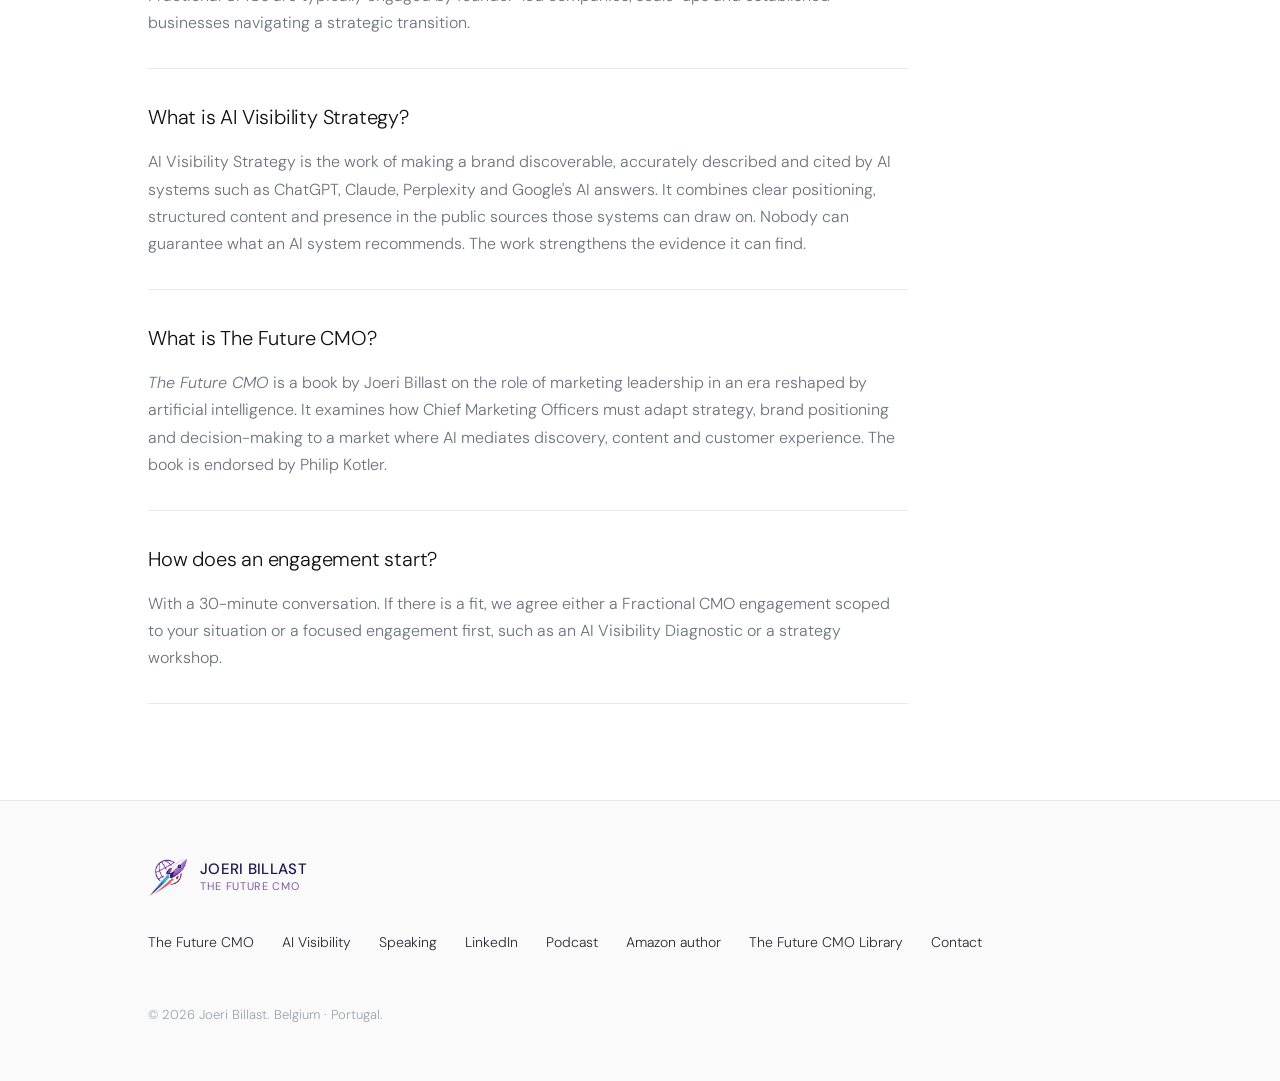
==== commit e79b4fc0: "Refresh website" ====
--- a/index.html
+++ b/index.html
@@ -5,21 +5,21 @@
 <meta name="viewport" content="width=device-width, initial-scale=1.0">
 
 <title>Joeri Billast | Fractional CMO and AI Visibility Strategist</title>
-<meta name="description" content="Joeri Billast is a Belgium-born Fractional CMO, AI Visibility Strategist and author of The Future CMO. Based in Sintra, near Lisbon, he advises founders and executive teams on marketing leadership and brand positioning in AI-driven markets.">
+<meta name="description" content="Fractional CMO Joeri Billast helps founders and leadership teams turn sharper positioning, strategic visibility and trust into measurable business value.">
 
 <meta name="author" content="Joeri Billast">
 <link rel="canonical" href="https://joeribillast.com/">
 
 <meta property="og:type" content="website">
 <meta property="og:title" content="Joeri Billast | Fractional CMO and AI Visibility Strategist">
-<meta property="og:description" content="Belgium-born Fractional CMO, AI Visibility Strategist and author of The Future CMO. Based in Sintra, near Lisbon. Advisor to founders and executive teams in AI-driven markets.">
+<meta property="og:description" content="Fractional CMO Joeri Billast helps founders and leadership teams turn sharper positioning, strategic visibility and trust into measurable business value.">
 <meta property="og:url" content="https://joeribillast.com/">
 <meta property="profile:first_name" content="Joeri">
 <meta property="profile:last_name" content="Billast">
 
 <meta name="twitter:card" content="summary_large_image">
 <meta name="twitter:title" content="Joeri Billast | Fractional CMO and AI Visibility Strategist">
-<meta name="twitter:description" content="Fractional CMO, AI Visibility Strategist and author of The Future CMO.">
+<meta name="twitter:description" content="Fractional CMO Joeri Billast helps founders and leadership teams turn sharper positioning, strategic visibility and trust into measurable business value.">
 <meta name="twitter:image" content="https://joeribillast.com/assets/joeri-billast-speaking.jpg">
 <meta property="og:image" content="https://joeribillast.com/assets/joeri-billast-speaking.jpg">
 <meta property="og:image:alt" content="Joeri Billast speaking on stage about AI and marketing strategy">
@@ -110,6 +110,29 @@
   .nav__toggle[aria-expanded="true"] .nav__icon-open { display: none; }
   .nav__toggle[aria-expanded="true"] .nav__icon-close { display: block; }
   .nav__cta-short { display: none; }
+
+  @media (max-width: 860px) {
+    /* Compact bar from tablet width down: the full link row does not fit below 860px */
+    .nav__right { gap: 8px; }
+    .nav__toggle { display: inline-flex; }
+    .nav__right .btn { padding: 8px 12px; font-size: 13px; white-space: nowrap; }
+    .nav__cta-long { display: none; }
+    .nav__cta-short { display: inline; }
+    .nav--js .nav__links {
+      position: absolute;
+      top: var(--nav-height); left: 0; right: 0;
+      flex-direction: column; align-items: stretch;
+      gap: 0;
+      background: var(--color-white);
+      border-bottom: 1px solid var(--color-border);
+      box-shadow: var(--shadow-3);
+      padding: 2px var(--pad-x-desktop) 10px;
+    }
+    .nav--js .nav__links[data-open="false"] { display: none; }
+    .nav__links > li { border-bottom: 1px solid var(--color-border-light); }
+    .nav__links > li:last-child { border-bottom: 0; }
+    .nav__links a { display: block; padding: 15px 0; font-size: 15px; }
+  }
 
   @media (max-width: 720px) {
     .nav__inner { padding: 0 var(--pad-x-mobile); gap: 10px; }
@@ -178,18 +201,15 @@
     .hero__media   { order: 2; justify-content: center; }
     .hero__image   { max-width: 90%; }
   }
-  .hero__avail {
-    display: inline-flex; align-items: center;
-    background: var(--color-off-white);
-    color: var(--color-label);
-    border: 1px solid var(--color-border);
-    border-radius: var(--radius-standard);
-    padding: 4px 12px;
+  .hero__eyebrow {
+    margin: 0 0 28px;
     font-size: 11px; font-weight: 500;
+    line-height: 1.6;
     letter-spacing: 0.04em;
     text-transform: uppercase;
-    margin-bottom: 32px;
-  }
+    color: var(--color-label);
+  }
+  .hero__eyebrow em { font-style: normal; }
   .hero h1 { margin-bottom: 28px; max-width: 880px; }
   .hero__lede {
     max-width: 720px;
@@ -197,14 +217,25 @@
   }
   .hero__support {
     max-width: 680px;
-    margin-bottom: 28px;
+    margin-bottom: 32px;
     color: var(--color-body);
   }
+  .hero__cred {
+    margin: 28px 0 0;
+    max-width: 680px;
+    font-size: 13px; font-weight: 400;
+    line-height: 1.7;
+    color: var(--color-muted);
+  }
+  .hero__cred span { display: block; }
   .hero__quote {
-    margin: 0 0 28px;
+    margin: 72px 0 0;
     padding: 4px 0 4px 18px;
     border-left: 2px solid var(--color-purple);
-    max-width: 640px;
+    max-width: 760px;
+  }
+  @media (max-width: 720px) {
+    .hero__quote { margin-top: 56px; }
   }
   .hero__quote p {
     margin: 0 0 10px;
@@ -236,84 +267,275 @@
   .section h2 { margin-bottom: 24px; max-width: 760px; }
   .section .reading p { color: var(--color-body); }
 
-  /* Domains list */
-  .domains-list {
+  /* Even line lengths in headings: avoids one-word last lines on phones */
+  .hero h1, .section h2, .section h3 { text-wrap: balance; }
+
+  /* Legacy anchor aliases: keep old in-page links (/#positioning etc.) landing on the right section */
+  .anchor { display: block; height: 0; scroll-margin-top: 80px; }
+
+  /* 2. When companies bring me in */
+  .situations {
+    margin-top: 40px;
+    border-top: 1px solid var(--color-border);
+  }
+  .situation {
+    display: grid;
+    grid-template-columns: minmax(0, 5fr) minmax(0, 7fr);
+    gap: 48px;
+    padding: 32px 0;
+    border-bottom: 1px solid var(--color-border);
+  }
+  .situation h3 {
+    font-size: 1.375rem; line-height: 1.3; letter-spacing: -0.2px;
+  }
+  .situation p {
+    margin: 0;
+    font-size: 1.0625rem; line-height: 1.65;
+    color: var(--color-body);
+  }
+  @media (max-width: 860px) {
+    .situation { grid-template-columns: 1fr; gap: 10px; padding: 28px 0; }
+  }
+
+  /* 3. Value Map as three text blocks */
+  .section .reading .value-lead { margin-top: 8px; color: var(--color-heading); }
+  .value-map {
+    display: grid;
+    grid-template-columns: repeat(3, minmax(0, 1fr));
+    gap: 40px;
+    margin: 56px 0;
+  }
+  .value-block {
+    border-top: 1px solid var(--color-border);
+    padding-top: 28px;
+  }
+  .value-block h3 { font-size: 1.625rem; line-height: 1.2; margin-bottom: 10px; }
+  .value-block p { margin: 0 0 14px; font-size: 1rem; line-height: 1.65; color: var(--color-body); }
+  .value-block .value-block__q {
+    font-style: italic;
+    color: var(--color-label);
+    font-size: 1.0625rem;
+  }
+  .value-block .value-block__signals {
+    margin: 20px 0 0;
+    font-size: 14px; line-height: 1.6;
+    color: var(--color-label);
+  }
+  .value-block__signals span {
+    display: block;
+    margin-bottom: 4px;
+    font-size: 11px; font-weight: 500;
+    letter-spacing: 0.04em; text-transform: uppercase;
+    color: var(--color-muted);
+  }
+  @media (max-width: 860px) {
+    .value-map { grid-template-columns: 1fr; gap: 32px; margin: 40px 0; }
+  }
+
+  /* Emphasis inside running text: heading colour, weight 400 (no bold in this system) */
+  .section strong { font-weight: 400; color: var(--color-heading); }
+
+  /* Shared quote treatment (purple rule, as under the hero) */
+  .quote {
+    margin: 32px 0;
+    padding: 4px 0 4px 18px;
+    border-left: 2px solid var(--color-purple);
+    max-width: 680px;
+  }
+  .quote p {
+    margin: 0 0 10px;
+    font-style: italic;
+    font-weight: 300;
+    font-size: 1.0625rem;
+    line-height: 1.55;
+    color: var(--color-label);
+  }
+  .quote cite {
+    display: block;
+    font-style: normal;
+    font-size: 12px; font-weight: 400; line-height: 1.5;
+    color: var(--color-muted);
+  }
+  .quote cite em { font-style: italic; }
+  .quote__source {
+    display: inline-block;
+    margin-top: 6px;
+    font-size: 12px; font-weight: 400;
+    color: var(--color-purple);
+  }
+  .quote__source:hover { color: var(--color-purple-hover); }
+
+  /* 4. How I work */
+  .offer { margin-top: 48px; }
+  .offer + .offer {
+    margin-top: 72px;
+    padding-top: 56px;
+    border-top: 1px solid var(--color-border);
+  }
+  .offer__title { font-size: 1.625rem; line-height: 1.2; letter-spacing: -0.3px; margin-bottom: 18px; }
+  .offer__sub {
+    margin: 48px 0 20px;
+    font-size: 1.125rem; font-weight: 300; line-height: 1.35;
+    color: var(--color-heading);
+  }
+  .offer__intro { margin-bottom: 8px; }
+  .steps {
     list-style: none; margin: 0; padding: 0;
+    counter-reset: step;
+    display: grid;
+    grid-template-columns: repeat(2, minmax(0, 1fr));
+    gap: 0 48px;
+    max-width: 880px;
+    border-top: 1px solid var(--color-border);
+  }
+  .steps li {
+    counter-increment: step;
+    position: relative;
+    padding: 20px 0 20px 36px;
+    border-bottom: 1px solid var(--color-border);
+    font-size: 1rem; line-height: 1.6;
+    color: var(--color-body);
+  }
+  .steps li::before {
+    content: counter(step);
+    position: absolute; left: 0; top: 21px;
+    font-size: 13px; font-weight: 400;
+    color: var(--color-purple);
+    font-feature-settings: "tnum";
+  }
+  .steps strong { display: block; margin-bottom: 2px; }
+  .offer__note { margin-top: 20px; font-size: 1rem; color: var(--color-body); max-width: 640px; }
+  .formats {
+    list-style: none; margin: 16px 0 0; padding: 0;
+    max-width: 760px;
+    border-top: 1px solid var(--color-border);
+  }
+  .formats > li {
+    padding: 24px 0;
+    border-bottom: 1px solid var(--color-border);
+  }
+  .formats p { margin: 0; font-size: 1.0625rem; line-height: 1.65; color: var(--color-body); }
+  .formats strong a { color: var(--color-purple); }
+  .formats strong a:hover { color: var(--color-purple-hover); }
+  .formats .quote { margin: 24px 0 4px; }
+  .formats .quote p { font-size: 1rem; color: var(--color-label); }
+  @media (max-width: 720px) {
+    .steps { grid-template-columns: 1fr; }
+    .offer + .offer { margin-top: 56px; padding-top: 48px; }
+  }
+
+  /* 6. Why work with me */
+  .reasons {
+    display: grid;
+    grid-template-columns: repeat(2, minmax(0, 1fr));
+    gap: 0 56px;
+    margin-top: 40px;
+  }
+  .reason {
+    border-top: 1px solid var(--color-border);
+    padding: 28px 0 32px;
+  }
+  .reason h3 { font-size: 1.375rem; line-height: 1.3; letter-spacing: -0.2px; margin-bottom: 10px; }
+  .reason p { margin: 0; font-size: 1rem; line-height: 1.65; color: var(--color-body); }
+  .cases__title {
+    margin: 64px 0 24px;
+    font-size: 1.625rem; line-height: 1.2; letter-spacing: -0.3px;
+  }
+  .cases { display: grid; gap: 20px; }
+  .case {
+    background: var(--color-white);
+    border: 1px solid var(--color-border);
+    border-radius: var(--radius-relaxed);
+    padding: 28px;
+    box-shadow: var(--shadow-1);
+  }
+  .case__client {
+    margin: 0 0 20px;
+    font-size: 1.375rem; font-weight: 300; line-height: 1.25; letter-spacing: -0.2px;
+    color: var(--color-heading);
+  }
+  .case__client span {
+    margin-left: 10px;
+    font-size: 11px; font-weight: 500;
+    letter-spacing: 0.04em; text-transform: uppercase;
+    color: var(--color-muted);
+    vertical-align: 3px;
+  }
+  .case__grid {
+    display: grid;
+    grid-template-columns: repeat(3, minmax(0, 1fr));
+    gap: 28px;
+    margin: 0;
+  }
+  .case__grid dt {
+    margin-bottom: 6px;
+    font-size: 11px; font-weight: 500;
+    letter-spacing: 0.04em; text-transform: uppercase;
+    color: var(--color-muted);
+  }
+  .case__grid dd { margin: 0; font-size: 0.9375rem; line-height: 1.6; color: var(--color-body); }
+  .case__grid div:last-child dd { color: var(--color-label); }
+  .case__grid dd + dt { margin-top: 16px; }
+  .case__grid div:last-child dd.case__context { color: var(--color-body); }
+  .case__source {
+    margin: 22px 0 0;
+    padding-top: 16px;
+    border-top: 1px solid var(--color-border-light);
+    font-size: 12px; font-weight: 400; line-height: 1.6;
+    color: var(--color-muted);
+  }
+  .case__source a { color: var(--color-purple); }
+  .case-quotes {
+    display: grid;
+    grid-template-columns: repeat(2, minmax(0, 1fr));
+    gap: 0 48px;
+    align-items: start;
+    margin-top: 24px;
+  }
+  .case-quotes .quote { margin: 24px 0 0; }
+  @media (max-width: 860px) {
+    .reasons { grid-template-columns: 1fr; }
+    .case__grid { grid-template-columns: 1fr; gap: 18px; }
+    .case-quotes { grid-template-columns: 1fr; }
+  }
+  @media (max-width: 720px) {
+    .case { padding: 22px 20px; }
+    .case__client span { display: block; margin: 6px 0 0; vertical-align: 0; }
+  }
+
+  /* 5. When I'm not the right partner */
+  .fit-list {
+    list-style: none; margin: 32px 0 0; padding: 0;
     border-top: 1px solid var(--color-border);
     max-width: 760px;
   }
-  .domains-list li {
+  .fit-list li {
     border-bottom: 1px solid var(--color-border);
     padding: 22px 0;
-    font-size: 1.0625rem;
-    color: var(--color-label);
-    font-weight: 300;
-    line-height: 1.5;
     display: flex; align-items: baseline; gap: 16px;
   }
-  .domains-list li::before {
+  .fit-list li::before {
     content: ""; flex: 0 0 6px; width: 6px; height: 6px;
     border-radius: 50%; background: var(--color-purple);
     transform: translateY(-2px);
   }
-
-  /* Credentials */
-  .credentials { display: grid; gap: 40px; max-width: 760px; }
-  .cred {
-    border-top: 1px solid var(--color-border);
-    padding-top: 28px;
-  }
-  .cred__label {
-    font-size: 11px; font-weight: 500;
-    letter-spacing: 0.04em; text-transform: uppercase;
-    color: var(--color-muted);
-    margin-bottom: 12px;
-  }
-  .cred h3 { font-size: 1.375rem; margin-bottom: 12px; }
-  .cred p { color: var(--color-body); margin: 0; }
-  .cred__link {
-    display: inline-block;
-    margin-top: 14px;
-    font-size: 14px; font-weight: 400;
-    color: var(--color-purple);
-    text-decoration: none;
-    transition: color 160ms ease-out;
-  }
-  .cred__link:hover { color: var(--color-purple-hover); }
-  .cred__link::after {
-    content: " \2192";
-    display: inline-block;
-    margin-left: 4px;
-    transition: transform 160ms ease-out;
-  }
-  .cred__link:hover::after { transform: translateX(2px); }
-  .cred__pullquote {
-    margin: 16px 0 18px;
-    padding: 0;
-    border: none;
-  }
-  .cred__pullquote p {
-    margin: 0 0 6px;
-    font-style: italic;
-    font-weight: 300;
-    font-size: 0.9375rem;
-    line-height: 1.55;
-    color: var(--color-label);
-  }
-  .cred__pullquote cite {
-    display: block;
-    font-style: normal;
-    font-size: 12px;
-    font-weight: 400;
-    line-height: 1.5;
-    color: var(--color-muted);
-  }
+  .fit-list p { margin: 0; font-size: 1.0625rem; line-height: 1.6; color: var(--color-body); }
 
   /* CTA dark */
   .cta-dark { text-align: left; }
   .cta-dark h2 { max-width: 720px; margin-bottom: 16px; }
   .cta-dark p { color: rgba(255,255,255,0.65); max-width: 620px; margin-bottom: 36px; font-size: 1.0625rem; }
   .cta-dark__buttons { display: flex; gap: 12px; flex-wrap: wrap; }
+  .cta-dark__small {
+    display: inline-block;
+    margin-top: 28px;
+    font-size: 14px; font-weight: 400;
+    color: rgba(255,255,255,0.75);
+    text-decoration: underline;
+    text-underline-offset: 3px;
+    text-decoration-color: rgba(255,255,255,0.35);
+  }
+  .cta-dark__small:hover { color: #fff; text-decoration-color: #fff; }
 
   /* FAQ */
   .faq-list {
@@ -338,36 +560,40 @@
     line-height: 1.7;
   }
 
-  /* TEDx endorsement quote (matches hero Kotler treatment) */
-  .tedx-quote {
-    margin: 28px 0 32px;
-    padding: 4px 0 4px 18px;
-    border-left: 2px solid var(--color-purple);
-    max-width: 640px;
-  }
-  .tedx-quote p {
-    margin: 0 0 10px;
-    font-style: italic;
-    font-weight: 300;
-    font-size: 1.0625rem;
-    line-height: 1.55;
-    color: var(--color-label);
-  }
-  .tedx-quote cite {
+  /* 7. Speaking */
+  .section .reading .speaking-lead { color: var(--color-heading); margin-bottom: 16px; }
+  .speaking-video { margin: 48px 0 0; max-width: 880px; }
+  .speaking-video figcaption {
+    margin-top: 12px;
+    font-size: 13px; font-weight: 400; line-height: 1.5;
+    color: var(--color-muted);
+  }
+  .speaking-more {
+    margin-top: 56px;
+    max-width: 760px;
+    border-top: 1px solid var(--color-border);
+  }
+  .speaking-more p {
+    margin: 0;
+    padding: 18px 0;
+    border-bottom: 1px solid var(--color-border);
+    font-size: 1rem; line-height: 1.6;
+    color: var(--color-body);
+  }
+  .speaking-more p { display: grid; grid-template-columns: 88px minmax(0, 1fr); gap: 0 12px; align-items: baseline; }
+  .speaking-more__label {
     display: block;
-    font-style: normal;
-    font-size: 12px;
-    font-weight: 400;
-    line-height: 1.5;
+    font-size: 11px; font-weight: 500;
+    letter-spacing: 0.04em; text-transform: uppercase;
     color: var(--color-muted);
   }
-  .tedx-quote cite em {
-    font-style: italic;
-  }
-
-  /* TEDx video embed (facade pattern: custom thumbnail loads iframe on click) */
-  .tedx-video {
-    margin-top: 40px;
+  @media (max-width: 720px) {
+    .speaking-more p { grid-template-columns: 1fr; }
+    .speaking-more__label { margin-bottom: 4px; }
+  }
+
+  /* Video embed (facade pattern: poster loads the iframe on click) */
+  .video-embed {
     max-width: 880px;
     aspect-ratio: 16 / 9;
     border-radius: var(--radius-relaxed);
@@ -376,7 +602,7 @@
     background: var(--color-surface);
     position: relative;
   }
-  .tedx-video__play {
+  .video-embed__play {
     display: block;
     width: 100%;
     height: 100%;
@@ -388,13 +614,13 @@
     position: relative;
     font: inherit;
   }
-  .tedx-video__thumb {
+  .video-embed__thumb {
     width: 100%;
     height: 100%;
     object-fit: cover;
     display: block;
   }
-  .tedx-video__icon {
+  .video-embed__icon {
     position: absolute;
     top: 50%; left: 50%;
     transform: translate(-50%, -50%);
@@ -408,23 +634,23 @@
     backdrop-filter: blur(6px);
     -webkit-backdrop-filter: blur(6px);
   }
-  .tedx-video__icon svg {
+  .video-embed__icon svg {
     width: 28px; height: 28px;
     fill: #ffffff;
     margin-left: 4px;
   }
-  .tedx-video__play:hover .tedx-video__icon,
-  .tedx-video__play:focus-visible .tedx-video__icon {
+  .video-embed__play:hover .video-embed__icon,
+  .video-embed__play:focus-visible .video-embed__icon {
     background: var(--color-purple);
     transform: translate(-50%, -50%) scale(1.05);
   }
-  .tedx-video__play:focus-visible {
+  .video-embed__play:focus-visible {
     outline: none;
   }
-  .tedx-video__play:focus-visible .tedx-video__icon {
+  .video-embed__play:focus-visible .video-embed__icon {
     box-shadow: 0 0 0 4px rgba(91, 63, 207, 0.25);
   }
-  .tedx-video iframe {
+  .video-embed iframe {
     width: 100%;
     height: 100%;
     border: 0;
@@ -523,8 +749,8 @@
 </style>
 
 <!-- ============================================
-     Schema.org structured data
-     For AI / GEO / AEO / Knowledge Panel
+     Schema.org structured data: one @graph, one Person (#person).
+     Source: New input/schema-base.json + FAQPage from the visible FAQ.
      ============================================ -->
 <script type="application/ld+json">
 {
@@ -536,10 +762,15 @@
       "name": "Joeri Billast",
       "givenName": "Joeri",
       "familyName": "Billast",
-      "url": "https://joeribillast.com/",
+      "url": "https://joeribillast.com",
       "image": "https://joeribillast.com/assets/joeri-billast-portrait.png",
-      "jobTitle": "Fractional CMO and AI Visibility Strategist",
-      "description": "Belgium-born Fractional CMO and AI Visibility Strategist based in Sintra, near Lisbon. Author of The Future CMO, endorsed by Philip Kotler. Host of Web3 CMO Stories and founder of the Sintra Synergies retreat.",
+      "jobTitle": [
+        "Fractional CMO",
+        "AI Visibility Strategist",
+        "Keynote Speaker",
+        "Author"
+      ],
+      "description": "Joeri Billast is a Fractional CMO, AI Visibility Strategist and author of The Future CMO, endorsed by Philip Kotler. He is also an international keynote and TEDx speaker.",
       "nationality": {
         "@type": "Country",
         "name": "Belgium"
@@ -548,32 +779,45 @@
         "@type": "Place",
         "name": "Sintra, Portugal"
       },
-      "worksFor": {
-        "@type": "Organization",
-        "name": "Efficado"
-      },
-      "knowsAbout": [
-        "Marketing leadership",
-        "AI visibility",
-        "Generative engine optimization",
-        "Brand positioning",
-        "Fractional CMO",
-        "Trust in marketing"
-      ],
       "sameAs": [
+        "https://www.wikidata.org/wiki/Q141758617",
+        "https://www.amazon.com/author/joeribillast",
+        "https://www.amazon.com/stores/author/B08W9GJTPH",
         "https://www.linkedin.com/in/joeribillast",
-        "https://www.youtube.com/c/JoeriBillast",
+        "https://www.youtube.com/@JoeriBillast",
         "https://x.com/joeribillast",
+        "https://thefuturecmo.substack.com/",
         "https://www.instagram.com/joeribillast",
         "https://www.facebook.com/joeri.billast",
         "https://pinterest.com/joeribillast",
         "https://www.tiktok.com/@joeribillast",
         "https://www.tiktok.com/@aiwithjoeri",
-        "https://www.cmo-stories.com",
-        "https://www.amazon.com/author/joeribillast",
-        "https://webdrie.net"
+        "https://webdrie.net",
+        "https://cmo-stories.com",
+        "https://www.sintrasynergies.com"
       ],
-      "mainEntityOfPage": "https://joeribillast.com",
+      "knowsAbout": [
+        "Marketing Leadership",
+        "Fractional CMO Strategy",
+        "AI Visibility",
+        "Generative Engine Optimization (GEO)",
+        "Brand Positioning",
+        "Trust-Based Marketing",
+        "Artificial Intelligence in Marketing",
+        "Web3 Marketing"
+      ],
+      "performerIn": [
+        {
+          "@type": "Event",
+          "name": "TEDxChiado",
+          "startDate": "2026-03-26",
+          "location": {
+            "@type": "Place",
+            "name": "Lisbon, Portugal"
+          },
+          "url": "https://www.youtube.com/watch?v=rUFx4FMBU-Q"
+        }
+      ],
       "subjectOf": [
         {
           "@id": "https://joeribillast.com/#tedx-talk"
@@ -584,7 +828,8 @@
         {
           "@id": "https://joeribillast.com/ai-visibility#article"
         }
-      ]
+      ],
+      "mainEntityOfPage": "https://joeribillast.com"
     },
     {
       "@type": "WebSite",
@@ -610,28 +855,21 @@
     },
     {
       "@type": "Book",
-      "@id": "https://joeribillast.com/#future-cmo-book",
-      "name": "The Future CMO",
+      "@id": "https://joeribillast.com/#book-future-cmo-paperback",
+      "name": "The Future CMO: How Modern CMOs Win with Trust, Tech and Smart Visibility",
+      "isbn": "9789464516241",
+      "bookFormat": "https://schema.org/Paperback",
+      "datePublished": "2025-09-28",
+      "inLanguage": "en",
       "author": {
         "@id": "https://joeribillast.com/#person"
       },
-      "datePublished": "2025",
-      "inLanguage": "en",
-      "url": "https://www.amazon.com/Future-CMO-Modern-Trust-Visibility-ebook/dp/B0FNLBZGB9",
-      "workExample": [
-        {
-          "@type": "Book",
-          "bookFormat": "https://schema.org/EBook",
-          "isbn": "9789464516234",
-          "datePublished": "2025"
-        },
-        {
-          "@type": "Book",
-          "bookFormat": "https://schema.org/Paperback",
-          "isbn": "9789464516241",
-          "datePublished": "2025"
-        }
-      ],
+      "publisher": {
+        "@type": "Organization",
+        "name": "Efficado"
+      },
+      "url": "https://www.amazon.com/author/joeribillast",
+      "description": "Explores how marketing leaders navigate artificial intelligence, Generative Engine Optimization (GEO), and trust-based visibility. Endorsed by Philip Kotler.",
       "about": "Marketing leadership in the age of artificial intelligence",
       "review": {
         "@type": "Review",
@@ -644,19 +882,117 @@
             "name": "Kellogg School of Management"
           }
         },
-        "reviewBody": "The best update I have read on the role and work of CMOs. A must-read for leaders ready to embrace financial accountability."
+        "reviewBody": "Your book is the best update that I have read on the role and work of CMOs."
       }
     },
     {
       "@type": "Book",
-      "@id": "https://joeribillast.com/#5k-challenge-book",
-      "name": "The 5K Challenge for Solopreneurs",
+      "@id": "https://joeribillast.com/#book-future-cmo-ebook",
+      "name": "The Future CMO: How Modern CMOs Win with Trust, Tech and Smart Visibility",
+      "isbn": "9789464516234",
+      "bookFormat": "https://schema.org/EBook",
+      "datePublished": "2025-09-28",
+      "inLanguage": "en",
       "author": {
         "@id": "https://joeribillast.com/#person"
       },
-      "about": "How solopreneurs can grow revenue through smart marketing without spending more",
-      "datePublished": "2022",
-      "url": "https://www.amazon.com/5K-Challenge-Solopreneurs-through-Spending-ebook/dp/B0B8BXR7NF/"
+      "publisher": {
+        "@type": "Organization",
+        "name": "Efficado"
+      },
+      "url": "https://www.amazon.com/Future-CMO-Modern-Trust-Visibility-ebook/dp/B0FNLBZGB9",
+      "about": "Marketing leadership in the age of artificial intelligence",
+      "review": {
+        "@type": "Review",
+        "author": {
+          "@type": "Person",
+          "name": "Philip Kotler",
+          "jobTitle": "S.C. Johnson & Son Distinguished Professor of International Marketing",
+          "affiliation": {
+            "@type": "EducationalOrganization",
+            "name": "Kellogg School of Management"
+          }
+        },
+        "reviewBody": "Your book is the best update that I have read on the role and work of CMOs."
+      }
+    },
+    {
+      "@type": "Book",
+      "@id": "https://joeribillast.com/#book-5k-challenge-paperback",
+      "name": "The 5K Challenge for Solopreneurs: How To Make 5K in 21 Days through Social Media – Without Spending Money on Ads",
+      "isbn": "9789464516203",
+      "bookFormat": "https://schema.org/Paperback",
+      "datePublished": "2021",
+      "inLanguage": "en",
+      "author": {
+        "@id": "https://joeribillast.com/#person"
+      },
+      "publisher": {
+        "@type": "Organization",
+        "name": "Efficado"
+      },
+      "url": "https://www.amazon.com/author/joeribillast",
+      "alternateName": "The 5K Challenge",
+      "description": "First published in 2021 as The 5K Challenge; relaunched in 2022 as The 5K Challenge for Solopreneurs."
+    },
+    {
+      "@type": "Book",
+      "@id": "https://joeribillast.com/#book-5k-challenge-ebook",
+      "name": "The 5K Challenge for Solopreneurs: How To Make 5K in 21 Days through Social Media – Without Spending Money on Ads",
+      "isbn": "9789464516210",
+      "bookFormat": "https://schema.org/EBook",
+      "datePublished": "2021",
+      "inLanguage": "en",
+      "author": {
+        "@id": "https://joeribillast.com/#person"
+      },
+      "publisher": {
+        "@type": "Organization",
+        "name": "Efficado"
+      },
+      "url": "https://www.amazon.com/5K-Challenge-Solopreneurs-through-Spending-ebook/dp/B0B8BXR7NF/",
+      "alternateName": "The 5K Challenge",
+      "description": "First published in 2021 as The 5K Challenge; relaunched in 2022 as The 5K Challenge for Solopreneurs."
+    },
+    {
+      "@type": "Book",
+      "@id": "https://joeribillast.com/#book-5k-challenge-2024",
+      "name": "The 5K Challenge for Solopreneurs",
+      "isbn": "9789464516227",
+      "datePublished": "2024",
+      "inLanguage": "en",
+      "author": {
+        "@id": "https://joeribillast.com/#person"
+      },
+      "publisher": {
+        "@type": "Organization",
+        "name": "Efficado"
+      },
+      "url": "https://www.amazon.com/author/joeribillast"
+    },
+    {
+      "@type": "Book",
+      "@id": "https://joeribillast.com/#book-schaefer",
+      "name": "The Most Amazing Marketing Book Ever",
+      "author": {
+        "@type": "Person",
+        "name": "Mark Schaefer"
+      },
+      "contributor": {
+        "@id": "https://joeribillast.com/#person"
+      }
+    },
+    {
+      "@type": "Book",
+      "@id": "https://joeribillast.com/#book-pulizzi",
+      "name": "The Content Entrepreneur",
+      "author": {
+        "@type": "Person",
+        "name": "Joe Pulizzi"
+      },
+      "contributor": {
+        "@id": "https://joeribillast.com/#person"
+      }
     },
     {
       "@type": "PodcastSeries",
@@ -670,8 +1006,20 @@
       "creator": {
         "@id": "https://joeribillast.com/#person"
       },
-      "description": "The podcast for marketing leaders and founders building in the next web, where blockchain, AI and immersive technology meet. More than 300 episodes, ranked in the top 5% globally.",
-      "inLanguage": "en"
+      "description": "The podcast for marketing leaders and founders building in the next web, where blockchain, AI and immersive technology meet. More than 300 episodes, ranked in the top 5% of podcasts globally by Listen Notes. Nominated in three categories at the Belgian Podcast Awards 2025: Business, Smartest Podcast and Branded Podcast.",
+      "inLanguage": "en",
+      "subjectOf": [
+        {
+          "@type": "WebPage",
+          "name": "Web3 CMO Stories on Listen Notes",
+          "url": "https://www.listennotes.com/podcasts/web3-cmo-stories-joeri-billast-nJsU6Wd-R9P/"
+        },
+        {
+          "@type": "WebPage",
+          "name": "Belgian Podcast Awards 2025 nominees",
+          "url": "https://belgianpodcastawards.be/nominees/"
+        }
+      ]
     },
     {
       "@type": "EventSeries",
@@ -696,7 +1044,7 @@
       "@type": "VideoObject",
       "@id": "https://joeribillast.com/#tedx-talk",
       "name": "Trust is the only thing AI cannot scale",
-      "description": "TEDxChiado talk by Joeri Billast on why trust is the scarce resource in the age of generative AI, and what marketing leaders should optimize for instead.",
+      "description": "TEDxChiado talk by Joeri Billast on why trust is the scarce resource in the age of generative AI, and what marketing leaders should optimise for instead.",
       "thumbnailUrl": "https://i.ytimg.com/vi/rUFx4FMBU-Q/maxresdefault.jpg",
       "uploadDate": "2026-05-11T00:00:00+01:00",
       "contentUrl": "https://www.youtube.com/watch?v=rUFx4FMBU-Q",
@@ -724,7 +1072,7 @@
       ],
       "mentions": [
         {
-          "@id": "https://joeribillast.com/#future-cmo-book"
+          "@id": "https://joeribillast.com/#book-future-cmo-paperback"
         },
         {
           "@type": "Organization",
@@ -748,6 +1096,7 @@
     },
     {
       "@type": "FAQPage",
+      "@id": "https://joeribillast.com/#faq",
       "mainEntity": [
         {
           "@type": "Question",
@@ -770,7 +1119,7 @@
           "name": "What is AI Visibility Strategy?",
           "acceptedAnswer": {
             "@type": "Answer",
-            "text": "AI Visibility Strategy is the practice of making a brand discoverable, accurately represented and consistently recommended by AI systems such as ChatGPT, Claude, Perplexity and Google's generative search. It combines structured content, semantic clarity, authoritative positioning and presence across the sources that large language models cite. As AI becomes the primary interface for discovery, AI visibility is becoming as foundational as SEO was for the previous era of the web."
+            "text": "AI Visibility Strategy is the work of making a brand discoverable, accurately described and cited by AI systems such as ChatGPT, Claude, Perplexity and Google's AI answers. It combines clear positioning, structured content and presence in the public sources those systems can draw on. Nobody can guarantee what an AI system recommends. The work strengthens the evidence it can find."
           }
         },
         {
@@ -779,6 +1128,14 @@
           "acceptedAnswer": {
             "@type": "Answer",
             "text": "The Future CMO is a book by Joeri Billast on the role of marketing leadership in an era reshaped by artificial intelligence. It examines how Chief Marketing Officers must adapt strategy, brand positioning and decision-making to a market where AI mediates discovery, content and customer experience. The book is endorsed by Philip Kotler."
+          }
+        },
+        {
+          "@type": "Question",
+          "name": "How does an engagement start?",
+          "acceptedAnswer": {
+            "@type": "Answer",
+            "text": "With a 30-minute conversation. If there is a fit, we agree either a Fractional CMO engagement scoped to your situation or a focused engagement first, such as an AI Visibility Diagnostic or a strategy workshop."
           }
         }
       ]
@@ -803,14 +1160,14 @@
       <div class="nav__right">
         <nav aria-label="Primary">
         <ul class="nav__links" id="primary-nav" data-open="false">
-          <li><a href="#positioning">What I do</a></li>
-          <li><a href="#perspective">Perspective</a></li>
+          <li><a href="#what-i-do">What I do</a></li>
+          <li><a href="#how-i-work">How I work</a></li>
           <li><a href="/speaking">Speaking</a></li>
-          <li><a href="#credentials">Credentials</a></li>
+          <li><a href="#writing">Writing</a></li>
           <li><a href="#faq">FAQ</a></li>
         </ul>
         </nav>
-        <a href="https://myformflow.io/efficado/contact-joeri" class="btn btn--ghost nav__cta-btn" target="_blank" rel="noopener"><span class="nav__cta-long">Request an introduction</span><span class="nav__cta-short">Get in touch</span></a>
+        <a href="https://myformflow.io/efficado/contact-joeri" class="btn btn--ghost nav__cta-btn" target="_blank" rel="noopener"><span class="nav__cta-long">Discuss an engagement</span><span class="nav__cta-short">Get in touch</span></a>
         <button type="button" class="nav__toggle" aria-controls="primary-nav" aria-expanded="false" aria-label="Open menu" hidden>
           <svg class="nav__icon-open" viewBox="0 0 24 24" aria-hidden="true"><path d="M3 6h18M3 12h18M3 18h18" fill="none" stroke="currentColor" stroke-width="1.6" stroke-linecap="round"/></svg>
           <svg class="nav__icon-close" viewBox="0 0 24 24" aria-hidden="true"><path d="M5 5l14 14M19 5L5 19" fill="none" stroke="currentColor" stroke-width="1.6" stroke-linecap="round"/></svg>
@@ -829,127 +1186,294 @@
             src="assets/joeri-billast-speaking.jpg"
             alt="Joeri Billast speaking on stage about AI and marketing strategy"
             class="hero__image"
+            width="1873" height="2051"
             loading="eager"
+            fetchpriority="high"
             decoding="async">
         </div>
 
         <div class="hero__content">
-          <span class="hero__avail">Selective strategic engagements</span>
-
-          <h1 id="hero-title" class="t-hero">
-            Joeri Billast<br>
-            Fractional CMO and AI Visibility Strategist
-          </h1>
+          <p class="hero__eyebrow">Fractional CMO · AI Visibility Strategist · Author of <em>The Future CMO</em></p>
+
+          <h1 id="hero-title" class="t-hero">Trust is the only thing AI cannot scale.</h1>
 
           <p class="t-lead hero__lede">
-            I am a Belgium-born Fractional CMO, AI Visibility Strategist and author of <em>The Future CMO</em>. Based in Sintra, near Lisbon, I advise founders and executive teams on marketing leadership, brand positioning and visibility in AI-driven markets.
+            I help founders and leadership teams turn sharper positioning, strategic visibility and trust into measurable business value.
           </p>
 
           <p class="t-body-lg hero__support">
-            I help companies become discoverable, accurately represented and recommended by both customers and the AI systems that increasingly mediate them: ChatGPT, Perplexity, Claude and Google's generative search.
+            As a Fractional CMO, I bring senior marketing leadership without a full-time hire. I set the direction and stay involved in turning strategy into action.
           </p>
 
-          <blockquote class="hero__quote">
-            <p>The best update I have read on the role and work of CMOs. A must-read for leaders ready to embrace financial accountability.</p>
-            <cite>Philip Kotler, S.C. Johnson &amp; Son Distinguished Professor of International Marketing, Kellogg School of Management</cite>
-          </blockquote>
-
           <div class="hero__ctas">
-            <a href="https://myformflow.io/efficado/contact-joeri" class="btn btn--primary" target="_blank" rel="noopener">Request an introduction</a>
-            <a href="#perspectives" class="btn btn--ghost">Read recent writing</a>
+            <a href="https://myformflow.io/efficado/contact-joeri" class="btn btn--primary" target="_blank" rel="noopener">Discuss a strategic engagement</a>
+            <a href="#how-i-work" class="btn btn--ghost">See how I work</a>
           </div>
+
+          <p class="hero__cred">
+            <span>Founder who built and sold a company</span>
+            <span>Fractional CMO for growing companies, including Cloudalize and BioKissed</span>
+            <span>Author of <em>The Future CMO</em></span>
+          </p>
+        </div>
+      </div>
+
+      <!-- Authority line, directly under the hero -->
+      <div class="section__inner">
+        <blockquote class="hero__quote">
+          <p>Your book is the best update that I have read on the role and work of CMOs.</p>
+          <cite>Philip Kotler, S.C. Johnson &amp; Son Distinguished Professor of International Marketing, Kellogg School of Management</cite>
+        </blockquote>
+      </div>
+    </section>
+
+    <!-- ===================== 2. WHEN COMPANIES BRING ME IN ===================== -->
+    <section id="situations" class="section section--alt" aria-labelledby="situations-title">
+      <div class="section__inner">
+        <h2 id="situations-title" class="t-h2">When companies bring me in</h2>
+        <div class="situations">
+          <article class="situation">
+            <h3>You need marketing leadership, without a full-time CMO.</h3>
+            <p>Growth has outrun the marketing function. You need someone senior to set priorities, steer the team and report to the board on what marketing contributes.</p>
+          </article>
+          <article class="situation">
+            <h3>Your positioning no longer matches your ambition.</h3>
+            <p>New markets, a broader offer, sharper competitors. The story buyers hear about you is still the one from three years ago.</p>
+          </article>
+          <article class="situation">
+            <h3>Buyers, and the AI systems they consult, struggle to place you.</h3>
+            <p>Competitors are named in the answers. Your strongest work stays invisible to the people who would pay for it.</p>
+          </article>
         </div>
       </div>
     </section>
 
-    <!-- ===================== 2. POSITIONING ===================== -->
-    <section id="positioning" class="section section--alt" aria-labelledby="positioning-title">
+    <!-- ===================== 3. FROM MARKETING ACTIVITY TO BUSINESS VALUE ===================== -->
+    <section id="what-i-do" class="section" aria-labelledby="value-title">
+      <span class="anchor" id="perspective" aria-hidden="true"></span>
+      <span class="anchor" id="domains" aria-hidden="true"></span>
       <div class="section__inner">
         <div class="eyebrow-row"><span class="t-eyebrow">What I do</span></div>
-        <h2 id="positioning-title" class="t-h2">A senior marketing partner for companies that take their long-term position seriously.</h2>
+        <h2 id="value-title" class="t-h2">From marketing activity to business value</h2>
         <div class="reading">
           <p class="t-body-lg">
-            I operate at the intersection of marketing strategy and AI-driven discovery. As a Fractional CMO, I work with founders and leadership teams to build marketing functions that scale. As an AI Visibility Strategist, I ensure brands are recognized, cited and recommended by large language models.
+            Most marketing teams can report what they published, how many people they reached and how many campaigns they ran. Fewer can say how the market sees the company, why customers trust it and what that is worth to the business.
+          </p>
+          <p class="t-lead value-lead">I work on all three together.</p>
+        </div>
+
+        <div class="value-map">
+          <article class="value-block">
+            <h3>Perception</h3>
+            <p class="value-block__q">Are you known for the right things?</p>
+            <p>Clear positioning and a story people remember, visible where buyers search, AI answers included.</p>
+            <p class="value-block__signals"><span>Signals</span>consideration, share of search, AI visibility</p>
+          </article>
+          <article class="value-block">
+            <h3>Trust</h3>
+            <p class="value-block__q">Why should a buyer believe you?</p>
+            <p>Proof, transparency and a customer experience that holds up, so buyers choose you and stay.</p>
+            <p class="value-block__signals"><span>Signals</span>buyer confidence, win rate, retention, referrals</p>
+          </article>
+          <article class="value-block">
+            <h3>Outcome</h3>
+            <p class="value-block__q">What does marketing contribute?</p>
+            <p>Marketing priorities tied to the numbers your board already uses.</p>
+            <p class="value-block__signals"><span>Signals</span>qualified pipeline, revenue contribution, acquisition efficiency, customer lifetime value</p>
+          </article>
+        </div>
+
+        <div class="reading">
+          <p class="t-body-lg">
+            When one dimension lags, the others pay for it. Buyers who know you but do not yet believe you rarely become customers. Trust without visible results puts marketing budgets under pressure. Strong results with weak perception let competitors take the credit.
           </p>
           <p class="t-body-lg">
-            My work is selective rather than scaled. My clients are typically founder-led companies, scale-ups and executive teams navigating a strategic transition into AI-mediated markets.
+            This is the thinking behind <em>The Future CMO</em>, and the reason the book argues for the CMO as Chief Value Officer.
           </p>
+        </div>
+        <a class="arrow-link" href="/future-cmo">Read the Future CMO thesis</a>
+      </div>
+    </section>
+
+    <!-- ===================== 4. HOW I WORK ===================== -->
+    <section id="how-i-work" class="section section--alt" aria-labelledby="how-title">
+      <span class="anchor" id="positioning" aria-hidden="true"></span>
+      <div class="section__inner">
+        <h2 id="how-title" class="t-h2">How I work</h2>
+
+        <div class="offer">
+          <h3 class="offer__title">Fractional CMO and Strategic Advisory</h3>
+          <div class="reading">
+            <p class="t-body-lg">
+              Senior marketing leadership, part-time and accountable. I set direction with the leadership team, decide where the budget goes and align marketing with sales. I stay involved in making it happen: steering the team, working with agencies and specialists, and rolling up my sleeves where that moves things forward.
+            </p>
+          </div>
+
+          <blockquote class="quote">
+            <p>Joeri was hired as a fractional CMO to develop a B2B marketing strategy for attracting new leads. He put in place strong foundations across the marketing team.</p>
+            <cite>Benny Willen, now CEO and Co-founder of Unflatten.io, on my Fractional CMO work at Cloudalize</cite>
+            <a class="quote__source" href="https://www.linkedin.com/in/joeribillast" target="_blank" rel="noopener">Recommendations on LinkedIn</a>
+          </blockquote>
+
+          <h4 class="offer__sub">What we typically focus on in the first 90 days</h4>
+          <ol class="steps">
+            <li><strong>Understand.</strong> Your market, buyers, team, numbers and what has been tried.</li>
+            <li><strong>Prioritise.</strong> A short list of what matters most, and what stops.</li>
+            <li><strong>Set direction.</strong> A positioning and plan the team can carry without me in the room.</li>
+            <li><strong>Deliver first improvements.</strong> Visible early changes, made together with your team.</li>
+          </ol>
+          <p class="offer__note">The exact focus depends on where you start. Scope and rhythm are agreed in a first conversation.</p>
+        </div>
+
+        <div class="offer offer--focused">
+          <h3 class="offer__title">Focused engagements</h3>
+          <p class="t-body-lg offer__intro">For a specific question, or as a first step before a longer engagement:</p>
+          <ul class="formats">
+            <li>
+              <p><strong><a href="/ai-visibility">AI Visibility Diagnostic.</a></strong> I test how AI systems such as ChatGPT, Perplexity, Claude and Google's AI answers describe and compare your company across the questions your buyers ask. I review the citations and public sources that appear in those answers and the trust signals that are missing. You leave with prioritised actions. AI systems do not reveal everything they draw on, so the diagnostic works with what can be observed: the answers, their citations and your public record.</p>
+              <blockquote class="quote">
+                <p>We uncovered a number of quick wins for how I publish my podcast, structure data, and position my business in a way that makes sense for this new world of AI. Highly practical and highly recommended.</p>
+                <cite>Matt Wilkinson, PhD, CEO, Strivenn</cite>
+                <a class="quote__source" href="https://www.linkedin.com/in/joeribillast" target="_blank" rel="noopener">Recommendations on LinkedIn</a>
+              </blockquote>
+            </li>
+            <li><p><strong>Strategy workshops</strong> for leadership and marketing teams.</p></li>
+            <li><p><strong>Corporate AI training</strong> for marketing teams.</p></li>
+          </ul>
         </div>
       </div>
     </section>
 
-    <!-- ===================== 3. STRATEGIC PERSPECTIVE ===================== -->
-    <section id="perspective" class="section" aria-labelledby="perspective-title">
+    <!-- ===================== 5. WHEN I'M NOT THE RIGHT PARTNER ===================== -->
+    <section id="fit" class="section" aria-labelledby="fit-title">
       <div class="section__inner">
-        <div class="eyebrow-row"><span class="t-eyebrow">Perspective</span></div>
-        <h2 id="perspective-title" class="t-h2">My perspective on AI and marketing.</h2>
-        <div class="reading">
-          <p class="t-body-lg">
-            The way customers find, evaluate and choose brands is being rewritten. Search is no longer a list of links. It is an answer, generated in real time by a language model that decides which companies are worth mentioning.
-          </p>
-          <p class="t-body-lg">
-            The brands that win the next decade will not be the loudest. They will be the most clearly defined, the most consistently positioned and the most legible to both human readers and machine reasoning. Marketing leadership is shifting from campaigns and channels to clarity, authority and structured presence across the systems that now mediate discovery.
-          </p>
+        <h2 id="fit-title" class="t-h2">When I'm not the right partner</h2>
+        <ul class="fit-list">
+          <li><p><strong>You're looking for someone to execute isolated marketing tasks without a broader strategy.</strong></p></li>
+          <li><p><strong>You want guaranteed AI rankings next month.</strong> Nobody controls what ChatGPT or Perplexity recommend. I work on the evidence they can find.</p></li>
+          <li><p><strong>You want advice without making choices.</strong> The work pays off when the leadership team acts on it.</p></li>
+        </ul>
+      </div>
+    </section>
+
+    <!-- ===================== 6. WHY WORK WITH ME ===================== -->
+    <section id="why-me" class="section section--alt" aria-labelledby="why-title">
+      <span class="anchor" id="credentials" aria-hidden="true"></span>
+      <div class="section__inner">
+        <h2 id="why-title" class="t-h2">Why work with me</h2>
+
+        <div class="reasons">
+          <article class="reason">
+            <h3>I have built and sold a company.</h3>
+            <p>Before advising leadership teams, I founded BC Square, built it and sold it. I understand marketing decisions from both sides: as a strategist and as the person signing the cheques.</p>
+          </article>
+          <article class="reason">
+            <h3>I have done the job inside growing companies.</h3>
+            <p>As a Fractional CMO I have built marketing strategies and led teams in growing companies, including Cloudalize and BioKissed. Hands-on where it counts, accountable for the result.</p>
+          </article>
+          <article class="reason">
+            <h3>I wrote the book on the role.</h3>
+            <p><a href="https://www.amazon.com/author/joeribillast" target="_blank" rel="noopener"><em>The Future CMO</em></a> (2025), endorsed by Philip Kotler, on how marketing leadership is being rebuilt around trust, technology and accountability.</p>
+          </article>
+          <article class="reason">
+            <h3>I tested the idea on stage.</h3>
+            <p><a href="#tedx">TEDxChiado</a>, March 2026: <em>Why Trust Is the Only Thing AI Cannot Scale</em>.</p>
+          </article>
+          <article class="reason">
+            <h3>I learn from the people doing the work.</h3>
+            <p>More than 300 conversations with marketing leaders and founders on <a href="https://www.cmo-stories.com" target="_blank" rel="noopener"><em>Web3 CMO Stories</em></a> since 2022, <a href="https://www.listennotes.com/podcasts/web3-cmo-stories-joeri-billast-nJsU6Wd-R9P/" target="_blank" rel="noopener">ranked in the top 5% of podcasts globally by Listen Notes</a>. Guests include Philip Kotler, Gary Vaynerchuk, Chris Do and Mark Schaefer. <a href="https://belgianpodcastawards.be/nominees/" target="_blank" rel="noopener">Nominated in three categories at the Belgian Podcast Awards 2025: Business, Smartest Podcast and Branded Podcast.</a></p>
+          </article>
+          <article class="reason">
+            <h3>Belgian, based in Sintra, working internationally.</h3>
+            <p>Dutch, French and English. Clients across Europe, North America and Asia.</p>
+          </article>
+        </div>
+
+        <h3 class="cases__title" id="client-work">Client work</h3>
+        <div class="cases">
+          <article class="case">
+            <h4 class="case__client">BioKissed</h4>
+            <dl class="case__grid">
+              <div>
+                <dt>Situation</dt>
+                <dd>2024, about six months. A marketing team spread across countries.</dd>
+              </div>
+              <div>
+                <dt>What I did</dt>
+                <dd>As Fractional CMO: set the direction and gave the digital team ownership. The team built the Nature Loving Advocate programme, a tiered community of independent sellers in the Netherlands and Belgium.</dd>
+              </div>
+              <div>
+                <dt>Result</dt>
+                <dd>Within eight months, €300K in revenue and break-even for the first time in three years (Ayu Sutarga, <a href="https://www.linkedin.com/in/joeribillast" target="_blank" rel="noopener">LinkedIn recommendation</a>).</dd>
+              </div>
+            </dl>
+          </article>
+
+          <article class="case">
+            <h4 class="case__client">Cloudalize <span>B2B technology</span></h4>
+            <dl class="case__grid">
+              <div>
+                <dt>Situation</dt>
+                <dd>June 2021 – November 2022. Needed a B2B marketing strategy to attract new leads.</dd>
+              </div>
+              <div>
+                <dt>What I did</dt>
+                <dd>As Fractional CMO: built the B2B marketing strategy, put strong foundations in place across the marketing team and aligned sales and marketing.</dd>
+              </div>
+              <div>
+                <dt>Result</dt>
+                <dd>Qualified leads doubled within a month of better sales and marketing alignment.</dd>
+                <dt>Company context</dt>
+                <dd class="case__context">Cloudalize closed 2021, the year I joined, with 400% revenue growth (<a href="https://trends.knack.be/ondernemen/gents-techbedrijf-cloudalize-haalt-2-miljoen-dollar-op-en-werkt-nauw-samen-met-amerikaanse-techreus-nvidia/" target="_blank" rel="noopener">CEO Benny Willen in Trends, October 2022</a>).</dd>
+              </div>
+            </dl>
+            <p class="case__source">Source: Benny Debruyne, <a href="https://trends.knack.be/ondernemen/gents-techbedrijf-cloudalize-haalt-2-miljoen-dollar-op-en-werkt-nauw-samen-met-amerikaanse-techreus-nvidia/" target="_blank" rel="noopener"><span lang="nl">“Gents techbedrijf Cloudalize haalt 2 miljoen dollar op en werkt nauw samen met Amerikaanse techreus Nvidia”</span></a>, <em>Trends</em>, 12 October 2022, quoting CEO Benny Willen: <span lang="nl">“We sloten 2021 af met 400 procent omzetgroei.”</span></p>
+          </article>
+
+          <article class="case">
+            <h4 class="case__client">Altrimondi <span>Investment newsletter</span></h4>
+            <dl class="case__grid">
+              <div>
+                <dt>Situation</dt>
+                <dd>2020. Investment adviser Yvan Van Campenhout wanted more paying subscribers for his newsletter.</dd>
+              </div>
+              <div>
+                <dt>What I did</dt>
+                <dd>With my team: sharper positioning and the right content.</dd>
+              </div>
+              <div>
+                <dt>Result</dt>
+                <dd>12 new paying subscribers in two months.</dd>
+              </div>
+            </dl>
+          </article>
+        </div>
+
+        <div class="case-quotes">
+          <blockquote class="quote">
+            <p>Joeri sets a clear direction and then trusts his team to deliver it. Leading a team spread across countries, he genuinely sought out our opinions and was never afraid to take a clear position.</p>
+            <cite>Ayu Sutarga, former Head of Digital Marketing, BioKissed (my direct report)</cite>
+            <a class="quote__source" href="https://www.linkedin.com/in/joeribillast" target="_blank" rel="noopener">Recommendations on LinkedIn</a>
+          </blockquote>
+          <blockquote class="quote">
+            <p>I won 12 clients in only two months thanks to Joeri and his team. Highly recommended.</p>
+            <cite>Yvan Van Campenhout, Founder, Altrimondi</cite>
+          </blockquote>
         </div>
       </div>
     </section>
 
-    <!-- ===================== 4. CORE STRATEGIC DOMAINS ===================== -->
-    <section id="domains" class="section section--alt" aria-labelledby="domains-title">
+    <!-- ===================== 7. SPEAKING ===================== -->
+    <section id="speaking" class="section" aria-labelledby="speaking-title">
       <div class="section__inner">
-        <div class="eyebrow-row"><span class="t-eyebrow">Domains</span></div>
-        <h2 id="domains-title" class="t-h2">Core strategic domains.</h2>
-        <ul class="domains-list">
-          <li>Fractional CMO leadership for founder-led companies</li>
-          <li>AI Visibility Strategy across generative engines (GEO and AEO)</li>
-          <li>Brand positioning for AI-mediated markets</li>
-          <li>Executive thought leadership and authority building</li>
-          <li>Podcast and content strategy as authority infrastructure</li>
-          <li>Keynote speaking on the future of marketing</li>
-        </ul>
-      </div>
-    </section>
-
-    <!-- ===================== TEDX TALK ===================== -->
-    <section id="tedx" class="section" aria-labelledby="tedx-title">
-      <div class="section__inner">
-        <div class="eyebrow-row"><span class="t-eyebrow" style="text-transform: none;">TEDxChiado, March 2026</span></div>
-        <h2 id="tedx-title" class="t-h2">TEDx Talk: Trust is the only thing AI cannot scale.</h2>
+        <h2 id="speaking-title" class="t-h2">Speaking</h2>
         <div class="reading">
+          <p class="t-lead speaking-lead">Reach is rented. Trust compounds.</p>
           <p class="t-body-lg">
-            Most marketers are still optimizing for reach. This talk is about what they should optimize for instead.
+            I speak on the future of marketing leadership, trust and AI visibility, for leadership teams and marketing conferences.
           </p>
         </div>
-        <blockquote class="tedx-quote">
-          <p>Great insights and very professional delivery.</p>
-          <cite>Mark Schaefer, bestselling author of <em>Marketing Rebellion</em>, <em>Known</em> and <em>Belonging to the Brand</em></cite>
-        </blockquote>
-        <div class="tedx-video" data-video-id="rUFx4FMBU-Q">
-          <button type="button" class="tedx-video__play" aria-label="Play TEDx talk: Trust is the only thing AI cannot scale">
-            <img
-              src="assets/TEDx%20thumbnail.jpg"
-              alt="Joeri Billast on the TEDxChiado stage"
-              class="tedx-video__thumb"
-              loading="lazy"
-              decoding="async">
-            <span class="tedx-video__icon" aria-hidden="true">
-              <svg viewBox="0 0 24 24"><path d="M8 5v14l11-7z"/></svg>
-            </span>
-          </button>
-        </div>
-      </div>
-    </section>
-
-    <!-- ===================== SPEAKING ===================== -->
-    <section id="speaking" class="section section--alt" aria-labelledby="speaking-title">
-      <div class="section__inner">
-        <div class="eyebrow-row"><span class="t-eyebrow">Speaking</span></div>
-        <h2 id="speaking-title" class="t-h2">Recent stages.</h2>
-        <div class="reading">
-          <p class="t-body-lg">
-            I speak internationally on the future of marketing leadership, AI visibility and what it takes for brands to stay legible in AI-mediated markets.
-          </p>
-        </div>
+
         <ul class="speaking-list">
           <li>
             <span class="speaking__event">TEDxChiado, Lisbon</span>
@@ -968,49 +1492,43 @@
             <span class="speaking__year">2023</span>
           </li>
         </ul>
-        <a class="arrow-link" href="/speaking">See the full speaker page</a>
-      </div>
-    </section>
-
-    <!-- ===================== 5. CREDENTIALS ===================== -->
-    <section id="credentials" class="section" aria-labelledby="credentials-title">
-      <div class="section__inner">
-        <div class="eyebrow-row"><span class="t-eyebrow">Credentials</span></div>
-        <h2 id="credentials-title" class="t-h2">Credentials.</h2>
-
-        <div class="credentials">
-          <article class="cred">
-            <div class="cred__label">Book</div>
-            <h3>The Future CMO</h3>
-            <p>Author of <em>The Future CMO</em>, a book on marketing leadership in the age of artificial intelligence. The book carries an endorsement from Philip Kotler, widely regarded as the founding figure of modern marketing.</p>
-            <a class="cred__link" href="https://www.amazon.com/author/joeribillast" rel="noopener">View on Amazon</a>
-          </article>
-
-          <article class="cred">
-            <div class="cred__label">Podcast</div>
-            <h3>Web3 CMO Stories</h3>
-            <p>Host of <em>Web3 CMO Stories</em>, the podcast for marketing leaders and founders building in the next web, where blockchain, AI and immersive technology meet. More than 300 episodes, ranked in the top 5% globally, with guests including Gary Vaynerchuk and Chris Do. Nominated by the jury in three categories at the Belgian Podcast Awards 2025: Best Business, Smartest Podcast and Best Branded Podcast.</p>
-            <a class="cred__link" href="https://www.cmo-stories.com" rel="noopener">Listen to the podcast</a>
-          </article>
-
-          <article class="cred">
-            <div class="cred__label">Retreat</div>
-            <h3>Sintra Synergies</h3>
-            <p>Creator of <em>Sintra Synergies</em>, a curated marketing and AI retreat in Portugal for founders, CMOs and senior marketers. The retreat focuses on strategic clarity, positioning and high-level peer conversations.</p>
-            <a class="cred__link" href="https://sintrasynergies.com" rel="noopener">Visit Sintra Synergies</a>
-          </article>
-
-          <article class="cred">
-            <div class="cred__label">Location</div>
-            <h3>Belgium and Portugal</h3>
-            <p>Belgian by origin. Based in Sintra, near Lisbon. Working with clients across Europe, North America and Asia.</p>
-          </article>
+
+        <span class="anchor" id="tedx" aria-hidden="true"></span>
+        <figure class="speaking-video">
+          <div class="video-embed" data-video-id="rUFx4FMBU-Q">
+            <button type="button" class="video-embed__play" aria-label="Play TEDx talk: Trust is the only thing AI cannot scale">
+              <img
+                src="assets/TEDx%20thumbnail.jpg"
+                alt="Joeri Billast on the TEDxChiado stage"
+                class="video-embed__thumb"
+                width="3032" height="1408"
+                loading="lazy"
+                decoding="async">
+              <span class="video-embed__icon" aria-hidden="true">
+                <svg viewBox="0 0 24 24"><path d="M8 5v14l11-7z"/></svg>
+              </span>
+            </button>
+          </div>
+          <figcaption>TEDxChiado, March 2026: <em>Why Trust Is the Only Thing AI Cannot Scale</em></figcaption>
+        </figure>
+
+        <blockquote class="quote">
+          <p>Great insights and very professional delivery.</p>
+          <cite>Mark Schaefer, author of <em>Marketing Rebellion</em></cite>
+        </blockquote>
+
+        <a class="btn btn--ghost" href="/speaking">Book a keynote</a>
+
+        <div class="speaking-more">
+          <p><span class="speaking-more__label">Podcast</span><span><a href="https://www.cmo-stories.com" target="_blank" rel="noopener"><em>Web3 CMO Stories</em></a>, the podcast for marketing leaders and founders.</span></p>
+          <p><span class="speaking-more__label">Retreat</span><span><a href="https://sintrasynergies.com" target="_blank" rel="noopener"><em>Sintra Synergies</em></a>, a curated marketing and AI retreat in Sintra for founders, CMOs and senior marketers.</span></p>
         </div>
       </div>
     </section>
 
-    <!-- ===================== RECENT PERSPECTIVES ===================== -->
-    <section id="perspectives" class="section section--alt" aria-labelledby="perspectives-title">
+    <!-- ===================== 8. RECENT WRITING ===================== -->
+    <section id="writing" class="section section--alt" aria-labelledby="perspectives-title">
+      <span class="anchor" id="perspectives" aria-hidden="true"></span>
       <div class="section__inner">
         <div class="eyebrow-row"><span class="t-eyebrow">Recent perspectives</span></div>
         <h2 id="perspectives-title" class="t-h2">Recent writing.</h2>
@@ -1037,7 +1555,7 @@
           </article>
           <article class="perspectives-item">
             <h3>SEO, AI SEO, AEO, GEO, AIO: What Marketers Really Need to Know Now</h3>
-            <p>A working definition of the disciplines shaping AI-era visibility, and why winning brands optimize for both human audiences and machine intelligence.</p>
+            <p>A working definition of the disciplines shaping AI-era visibility, and why winning brands optimise for both human audiences and machine intelligence.</p>
             <a class="arrow-link" href="https://webdrie.net/seo-ai-seo-aeo-geo-aio-what-marketers-really-need-to-know-now/" target="_blank" rel="noopener">Read article</a>
           </article>
           <article class="perspectives-item">
@@ -1049,20 +1567,20 @@
       </div>
     </section>
 
-    <!-- ===================== 6. CTA (DARK) ===================== -->
+    <!-- ===================== 9. DISCUSS A STRATEGIC ENGAGEMENT (DARK) ===================== -->
     <section id="contact" class="section section--dark cta-dark" aria-labelledby="cta-title">
       <div class="section__inner">
-        <div class="eyebrow-row"><span class="t-eyebrow">Work with Joeri</span></div>
-        <h2 id="cta-title" class="t-h2">I take on a small number of engagements and select each one with care.</h2>
-        <p>For executive teams considering a strategic engagement, advisory partnership or a keynote.</p>
+        <h2 id="cta-title" class="t-h2">Discuss a strategic engagement</h2>
+        <p>A 30-minute conversation about where your marketing stands and where it needs to go. We will both know by the end whether there is a fit.</p>
         <div class="cta-dark__buttons">
-          <a href="https://myformflow.io/efficado/contact-joeri" class="btn btn--primary" target="_blank" rel="noopener">Request an introduction</a>
-          <a href="https://sintrasynergies.com" class="btn btn--ghost-dark" target="_blank" rel="noopener">Explore Sintra Synergies</a>
+          <a href="https://myformflow.io/efficado/contact-joeri" class="btn btn--primary" target="_blank" rel="noopener">Discuss a strategic engagement</a>
+          <a href="/speaking" class="btn btn--ghost-dark">Book a keynote</a>
         </div>
+        <a class="cta-dark__small" href="https://sintrasynergies.com" target="_blank" rel="noopener">Explore Sintra Synergies</a>
       </div>
     </section>
 
-    <!-- ===================== 7. FAQ ===================== -->
+    <!-- ===================== 10. FAQ ===================== -->
     <section id="faq" class="section" aria-labelledby="faq-title">
       <div class="section__inner">
         <div class="eyebrow-row"><span class="t-eyebrow">Frequently asked</span></div>
@@ -1081,12 +1599,17 @@
 
           <article class="faq-item">
             <h3>What is AI Visibility Strategy?</h3>
-            <p>AI Visibility Strategy is the practice of making a brand discoverable, accurately represented and consistently recommended by AI systems such as ChatGPT, Claude, Perplexity and Google's generative search. It combines structured content, semantic clarity, authoritative positioning and presence across the sources that large language models cite. As AI becomes the primary interface for discovery, AI visibility is becoming as foundational as SEO was for the previous era of the web.</p>
+            <p>AI Visibility Strategy is the work of making a brand discoverable, accurately described and cited by AI systems such as ChatGPT, Claude, Perplexity and Google's AI answers. It combines clear positioning, structured content and presence in the public sources those systems can draw on. Nobody can guarantee what an AI system recommends. The work strengthens the evidence it can find.</p>
           </article>
 
           <article class="faq-item">
             <h3>What is The Future CMO?</h3>
             <p><em>The Future CMO</em> is a book by Joeri Billast on the role of marketing leadership in an era reshaped by artificial intelligence. It examines how Chief Marketing Officers must adapt strategy, brand positioning and decision-making to a market where AI mediates discovery, content and customer experience. The book is endorsed by Philip Kotler.</p>
+          </article>
+
+          <article class="faq-item">
+            <h3>How does an engagement start?</h3>
+            <p>With a 30-minute conversation. If there is a fit, we agree either a Fractional CMO engagement scoped to your situation or a focused engagement first, such as an AI Visibility Diagnostic or a strategy workshop.</p>
           </article>
         </div>
       </div>
@@ -1120,14 +1643,14 @@
 
 <script>
   // YouTube facade: replace the thumbnail with the real iframe on click.
-  document.querySelectorAll('.tedx-video').forEach(function (container) {
-    var btn = container.querySelector('.tedx-video__play');
+  document.querySelectorAll('.video-embed').forEach(function (container) {
+    var btn = container.querySelector('.video-embed__play');
     if (!btn) return;
     btn.addEventListener('click', function () {
       var id = container.dataset.videoId;
       if (!id) return;
       var iframe = document.createElement('iframe');
-      iframe.src = 'https://www.youtube.com/embed/' + id + '?autoplay=1&rel=0';
+      iframe.src = 'https://www.youtube-nocookie.com/embed/' + id + '?autoplay=1&rel=0';
       iframe.title = btn.getAttribute('aria-label') || 'YouTube video';
       iframe.setAttribute('allow', 'accelerometer; autoplay; clipboard-write; encrypted-media; gyroscope; picture-in-picture; web-share');
       iframe.setAttribute('allowfullscreen', '');
@@ -1156,7 +1679,7 @@
     });
     list.addEventListener('click', function (e) { if (e.target.closest('a')) setOpen(false); });
     document.addEventListener('keydown', function (e) { if (e.key === 'Escape') setOpen(false); });
-    window.addEventListener('resize', function () { if (window.innerWidth > 720) setOpen(false); });
+    window.addEventListener('resize', function () { if (window.innerWidth > 860) setOpen(false); });
   })();
 </script>
 </body>
